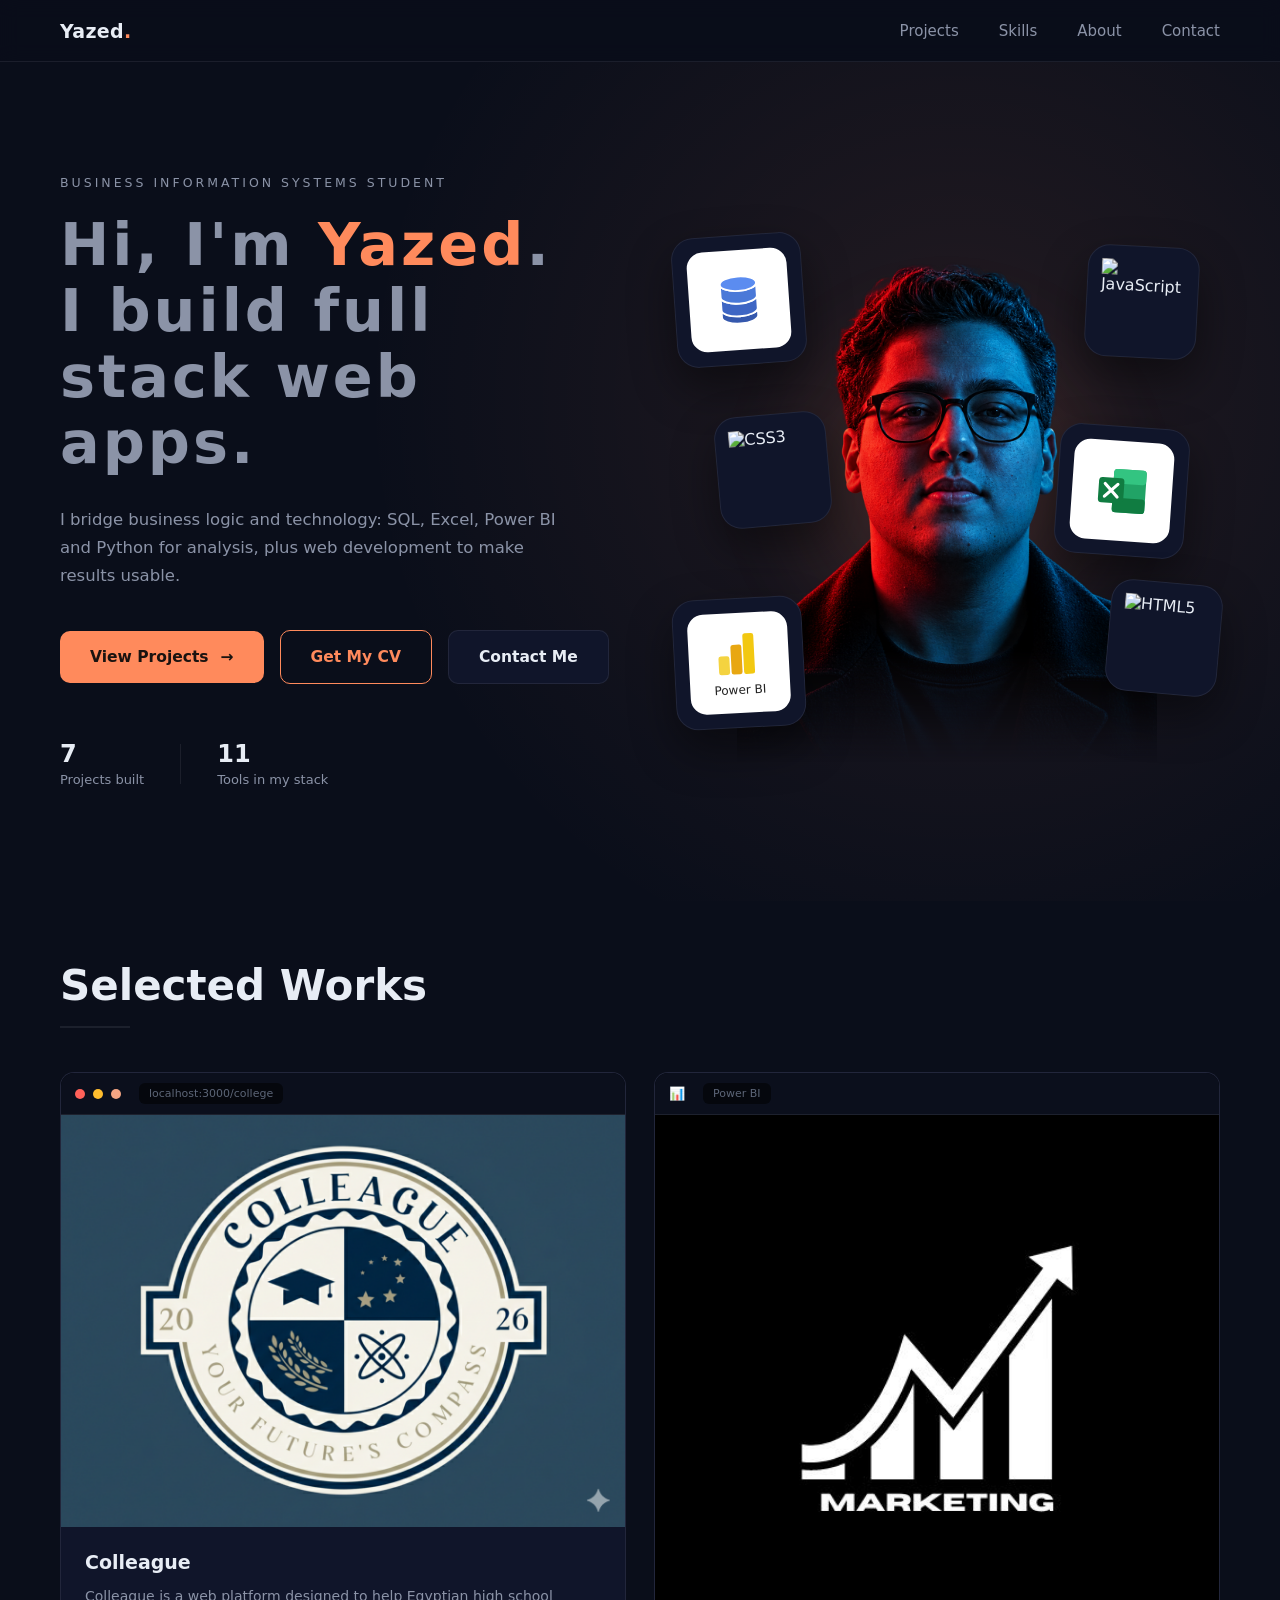
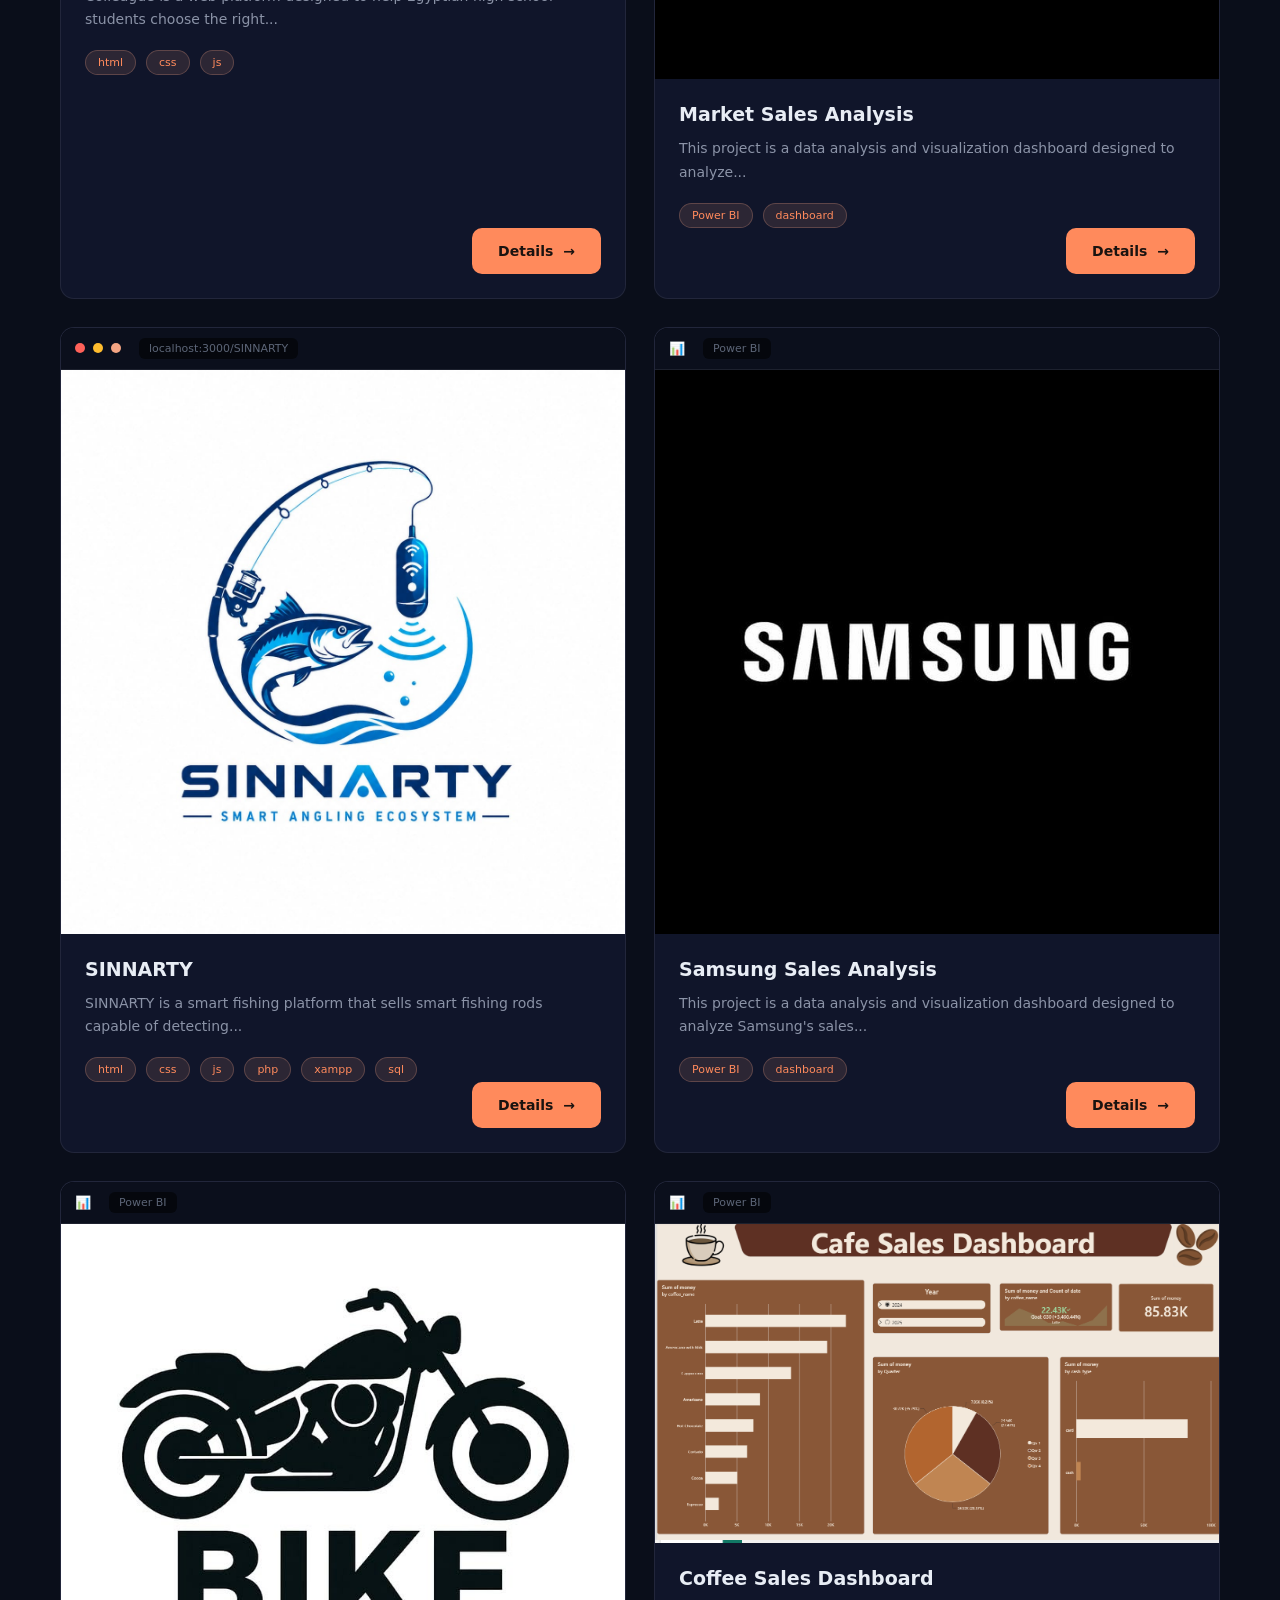
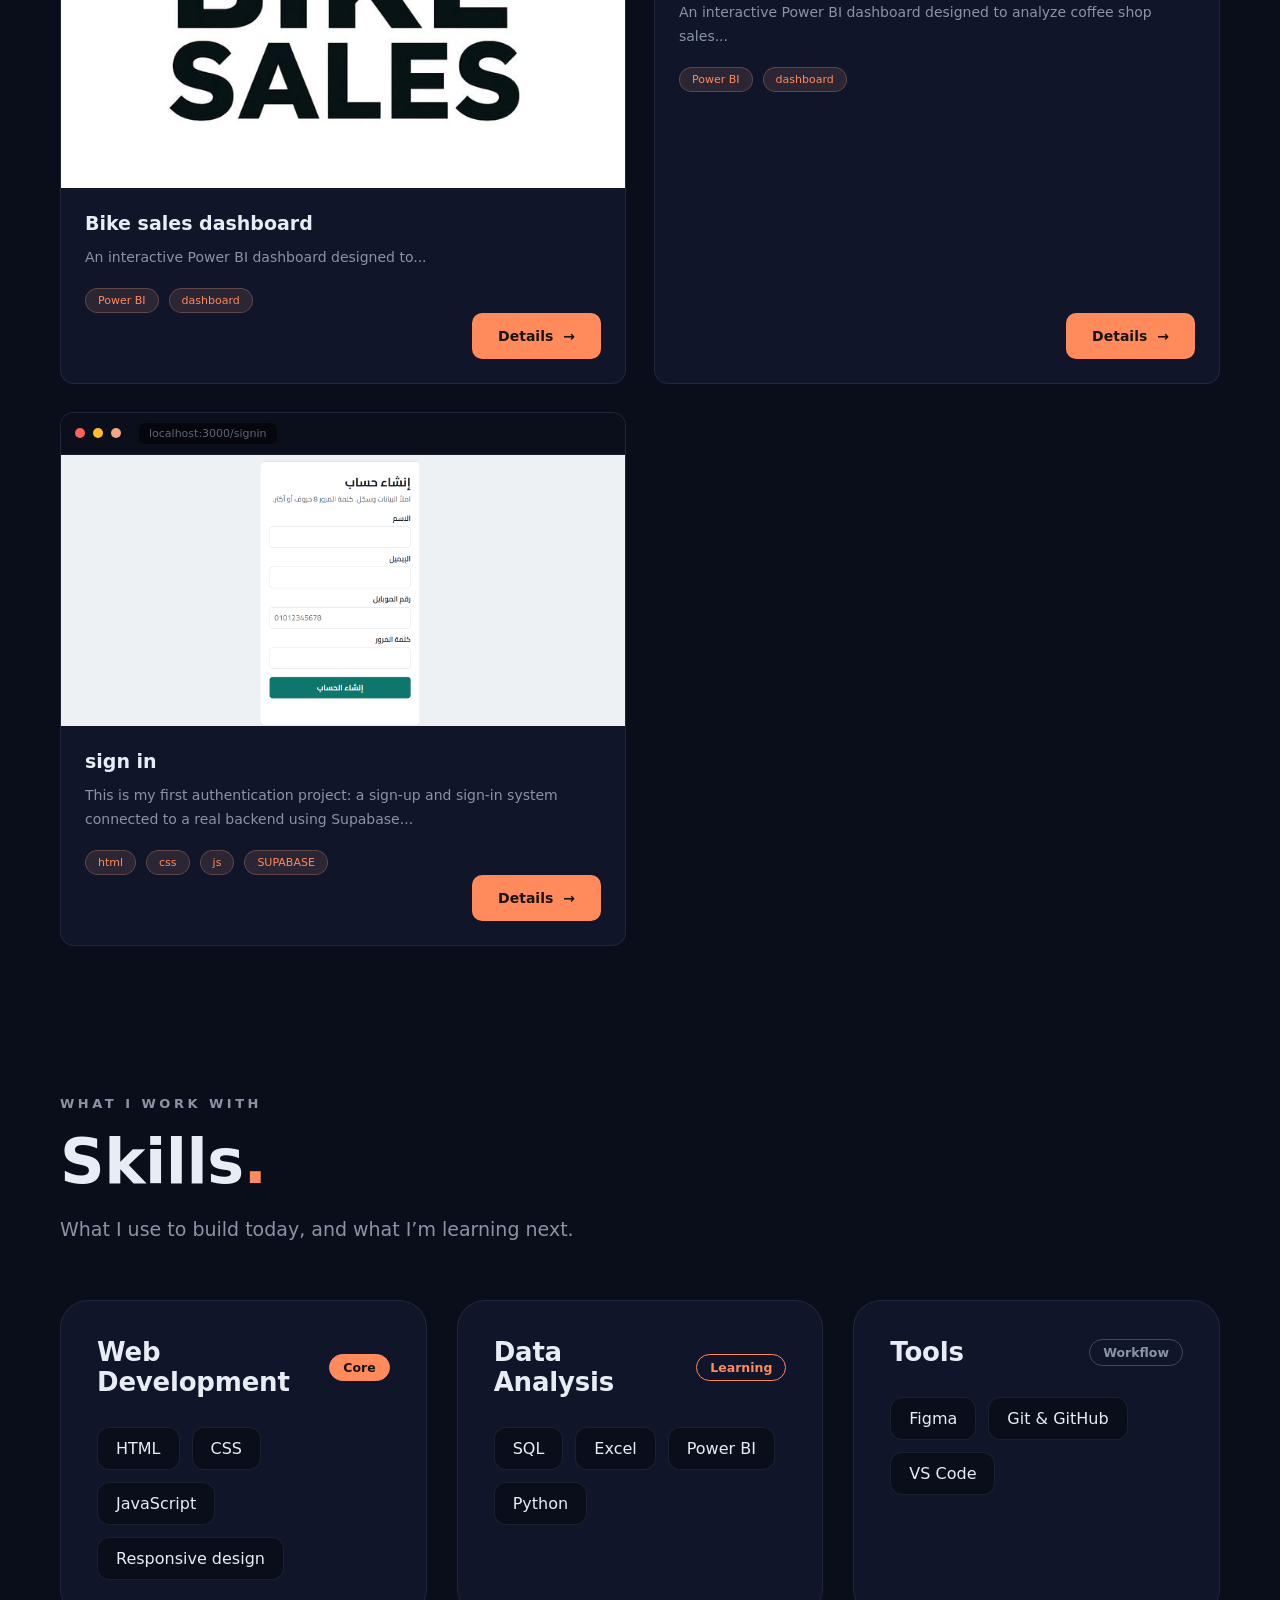
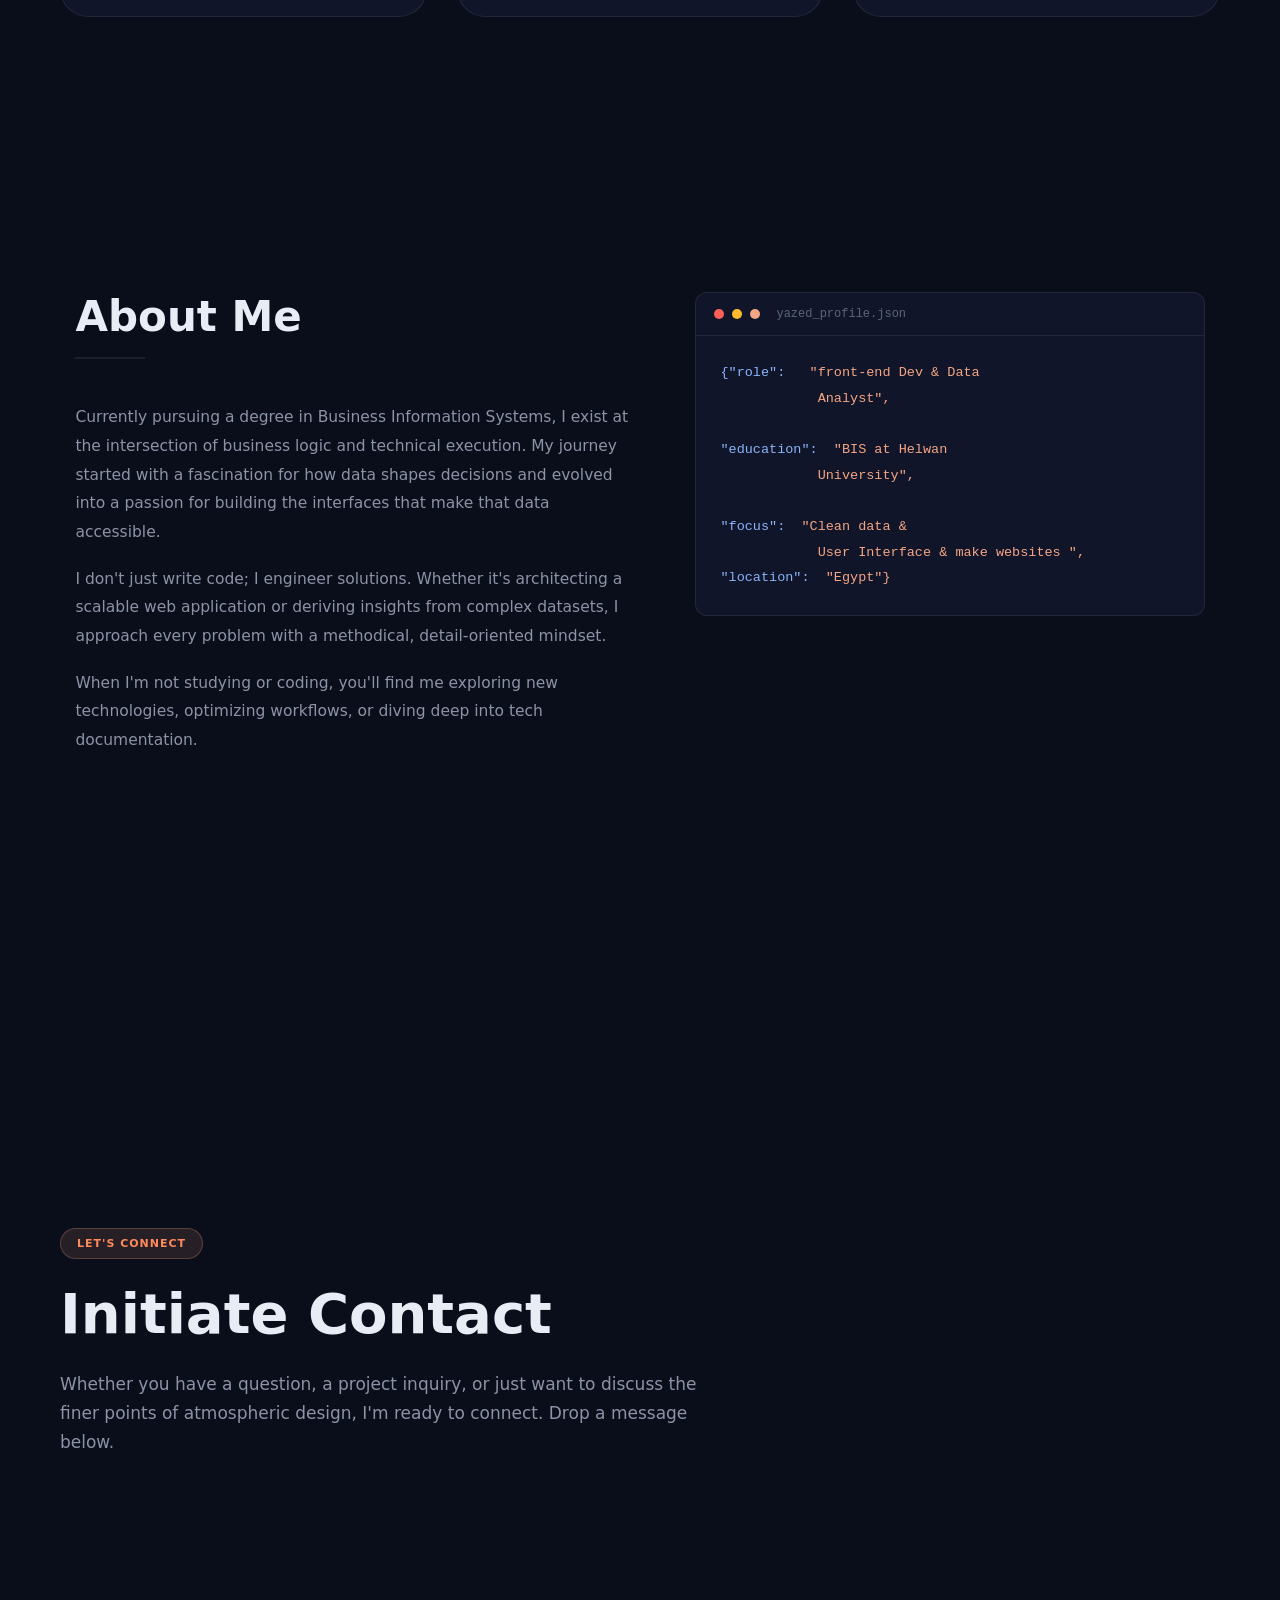
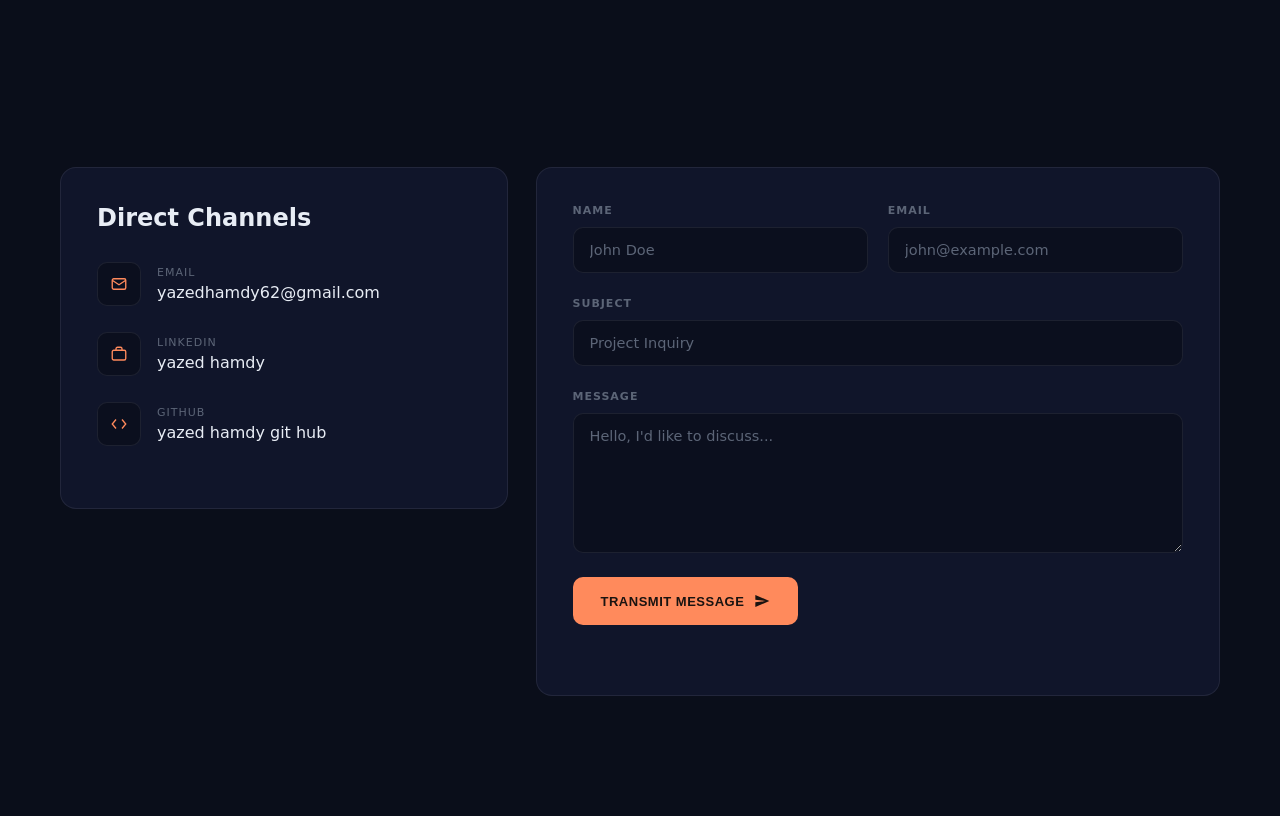
==== index.html @ 0418bf9a "FIX SIGN UP CARD" ====
<!DOCTYPE html>
<html lang="en">
<head>
<meta charset="UTF-8">
<meta name="viewport" content="width=device-width, initial-scale=1.0">
<title>Yazed | Portfolio</title>
<link rel="stylesheet" href="./css/home.css">

</head>
<body>
<!-- ===== NAVBAR (DESKTOP) ===== -->
  <header class="navbar-desktop" id="navbarDesktop">
    <div class="dnav-inner">
      <a href="#home" class="dlogo" data-link>Yazed<span class="accent">.</span></a>
      <nav class="dnav-links">
        <a href="#works" class="dlink" data-link>Projects</a>
        <a href="#skills" class="dlink" data-link>Skills</a>
        <a href="#about" class="dlink" data-link>About</a>
        <a href="#contact" class="dlink" data-link>Contact</a>
      </nav>
    </div>
  </header>

  <!-- ===== NAVBAR (MOBILE) ===== -->
  <header class="navbar navbar-mobile" id="navbar">
    <div class="nav-inner">

      <a href="#home" class="dlogo" data-link>Yazed<span class="accent">.</span></a>

      <nav class="nav-links" id="navLinks">
        <a href="#home" class="nav-link active" data-link>HOME</a>
        <a href="#works" class="nav-link" data-link>WORKS</a>
        <a href="#skills" class="nav-link" data-link>SKILLS</a>
        <a href="#about" class="nav-link" data-link>ABOUT</a>
        <a href="#contact" class="nav-link" data-link>CONTACT</a>
      </nav>

      <button class="burger" id="burger" aria-label="Menu">
        <span></span><span></span><span></span>
      </button>

    </div>
  </header>

  <!-- ===== HERO ===== -->
  <section class="hero section" id="home">
    <div class="hero-grid">

      <div class="hero-inner reveal">
        <p class="eyebrow">BUSINESS INFORMATION SYSTEMS STUDENT</p>
        <h1 class="hero-title">
          Hi, I'm <span class="accent">Yazed</span>.<br>
          I build full stack web apps.
        </h1>
        <p class="hero-desc">
          I bridge business logic and technology: SQL, Excel, Power BI and Python for analysis,
          plus web development to make results usable.
        </p>

        <div class="hero-actions">
          <a href="#works" class="btn-primary btn-lg" data-link>View Projects <span class="arrow">→</span></a>
          <a href="./cv/yazed_hamdy_cv.docx" class="btn-outline btn-lg" download="YAZED_HAMDY_CV.docx">Get My CV</a>
          <a href="#contact" class="btn-secondary btn-lg" data-link>Contact Me</a>
        </div>

        <div class="hero-stats">
          <div class="stat">
            <strong class="stat-num" data-count-selector=".works-grid .work-card">0</strong>
            <span>Projects built</span>
          </div>
          <div class="stat-divider"></div>
          <div class="stat">
            <strong class="stat-num" data-count-selector="#skills .skill-item" data-fallback="6">0</strong>
            <span>Tools in my stack</span>
          </div>
        </div>
      </div>

      <div class="hero-visual reveal">
        <div class="hero-glow"></div>
        <img class="hero-photo" src="./update/Red-Blue Cinematic Portrait Cutout.png" alt="Yazed Hamdy" onerror="this.style.display='none'">

        <div class="tech-icon icon-db" style="--float-duration:4.8s; --float-delay:0s; --tilt:-4deg;">
          <span class="tile-face">
            <svg viewBox="0 0 64 64" width="58" height="58" aria-label="SQL database">
              <g stroke="#fff" stroke-width="2">
                <path d="M12 42v8c0 4.4 9 8 20 8s20-3.6 20-8v-8c0 4.4-9 8-20 8s-20-3.6-20-8z" fill="#3558ad"/>
                <path d="M12 28v14c0 4.4 9 8 20 8s20-3.6 20-8V28c0 4.4-9 8-20 8s-20-3.6-20-8z" fill="#3e66c4"/>
                <path d="M12 14v14c0 4.4 9 8 20 8s20-3.6 20-8V14c0 4.4-9 8-20 8s-20-3.6-20-8z" fill="#4a79d8"/>
                <ellipse cx="32" cy="14" rx="20" ry="8" fill="#5b8cf0"/>
              </g>
            </svg>
          </span>
        </div>

        <div class="tech-icon icon-js" style="--float-duration:4.5s; --float-delay:0.5s; --tilt:3deg;">
          <img src="https://cdn.jsdelivr.net/gh/devicons/devicon/icons/javascript/javascript-original.svg" alt="JavaScript">
        </div>

        <div class="tech-icon icon-css" style="--float-duration:5.2s; --float-delay:0.9s; --tilt:-5deg;">
          <img src="https://cdn.jsdelivr.net/gh/devicons/devicon/icons/css3/css3-original.svg" alt="CSS3">
        </div>

        <div class="tech-icon icon-excel" style="--float-duration:4.2s; --float-delay:1.2s; --tilt:4deg;">
          <span class="tile-face">
            <svg viewBox="0 0 64 64" width="58" height="58" aria-label="Excel">
              <rect x="22" y="8" width="36" height="48" rx="4" fill="#21a366"/>
              <rect x="22" y="8" width="36" height="16" rx="4" fill="#33c481"/>
              <rect x="22" y="40" width="36" height="16" rx="4" fill="#107c41"/>
              <rect x="6" y="18" width="28" height="28" rx="4" fill="#107c41"/>
              <path d="M13 25l14 14M27 25L13 39" stroke="#fff" stroke-width="3.5" stroke-linecap="round"/>
            </svg>
          </span>
        </div>

        <div class="tech-icon icon-pbi" style="--float-duration:5s; --float-delay:0.3s; --tilt:-3deg;">
          <span class="tile-face">
            <svg viewBox="0 0 64 64" width="50" height="50" aria-label="Power BI">
              <rect x="38" y="6" width="14" height="52" rx="3" fill="#f2c811"/>
              <rect x="22" y="20" width="14" height="38" rx="3" fill="#e8a712"/>
              <rect x="6" y="34" width="14" height="24" rx="3" fill="#f2c811" opacity=".8"/>
            </svg>
            <small>Power BI</small>
          </span>
        </div>

        <div class="tech-icon icon-html" style="--float-duration:4s; --float-delay:1.1s; --tilt:5deg;">
          <img src="https://cdn.jsdelivr.net/gh/devicons/devicon/icons/html5/html5-original.svg" alt="HTML5">
        </div>
      </div>

    </div>
  </section>

  <!-- ===== SELECTED WORKS ===== -->
  <section class="works section" id="works">
    <h2 class="section-title reveal">Selected Works</h2>

    <div class="works-grid">

      <article class="work-card reveal">
        <div class="work-preview">
          <div class="browser-bar">
            <span class="dot red"></span>
            <span class="dot yellow"></span>
            <span class="dot orange"></span>
            <span class="url-bar">localhost:3000/college</span>
          </div>
          <div class="preview-body"><img src="./img/whith background.png" alt="College Rec System preview" class="work-img"></div>
        </div>

        <div class="work-info">
          <div class="work-heading">
            <h3>Colleague</h3>
            
          </div>
          <p>Colleague is a web platform designed to help Egyptian high school students choose the right...</p>
          <div class="tags">
             <span class="tag">html</span>
            <span class="tag">css</span>
            <span class="tag">js</span>
          </div>
             <a href="./colleage.html" class="btn-primary work-details-btn">
            Details <span class="arrow">→</span>
          </a>
        </div>
      </article>

      <article class="work-card reveal">
        <div class="work-preview">
          <div class="browser-bar dark">
            <span class="pbi-icon">📊</span>
            <span class="url-bar">Power BI</span>
          </div>
          <div class="preview-body"><img src="./img/maket sales/Marketing Logo Design.jpeg" alt="Enterprise Sales BI preview" class="work-img"></div>
        </div>

        <div class="work-info">
          <div class="work-heading">
            <h3>Market Sales Analysis</h3>
            
          </div>
          <p>This project is a data analysis and visualization dashboard designed to analyze...</p>
          <div class="tags">
            <span class="tag">Power BI</span>
            <span class="tag">dashboard</span>
          </div>
          <a href="./analysis 1.html" class="btn-primary work-details-btn">
            Details <span class="arrow">→</span>
          </a>
        </div>
      </article>

      <article class="work-card reveal">
        <div class="work-preview">
          <div class="browser-bar">
            <span class="dot red"></span>
            <span class="dot yellow"></span>
            <span class="dot orange"></span>
            <span class="url-bar">localhost:3000/SINNARTY</span>
          </div>
          <div class="preview-body"><img src="./img home/SINNARTY.jpg" alt="College Rec System preview" class="work-img"></div>
        </div>

        <div class="work-info">
          <div class="work-heading">
            <h3>SINNARTY</h3>
           
          </div>
          <p>SINNARTY is a smart fishing platform that sells smart fishing rods capable of detecting...</p>
          <div class="tags">
            <span class="tag">html</span>
            <span class="tag">css</span>
            <span class="tag">js</span>
            <span class="tag">php</span>
            <span class="tag">xampp</span>
            <span class="tag">sql</span>
          </div>
          <a href="./sinnarty.html" class="btn-primary work-details-btn">
            Details <span class="arrow">→</span>
          </a>
        </div>
      </article>

      <article class="work-card reveal">
        <div class="work-preview">
          <div class="browser-bar dark">
            <span class="pbi-icon">📊</span>
            <span class="url-bar">Power BI</span>
          </div>
          <div class="preview-body"><img src="./img/samsung/logo.jpeg" alt="Enterprise Sales BI preview" class="work-img"></div>
        </div>

        <div class="work-info">
          <div class="work-heading">
            <h3>Samsung Sales Analysis</h3>
          
          </div>
          <p>This project is a data analysis and visualization dashboard designed to analyze Samsung's sales...</p>
          <div class="tags">
            <span class="tag">Power BI</span>
            <span class="tag">dashboard</span>
          </div>
          <a href="./analysis 2.html" class="btn-primary work-details-btn">
            Details <span class="arrow">→</span>
          </a>
        </div>
      </article>

<article class="work-card reveal">
        <div class="work-preview">
          <div class="browser-bar dark">
            <span class="pbi-icon">📊</span>
            <span class="url-bar">Power BI</span>
          </div>
          <div class="preview-body"><img src="./img/BIKE SALES/bikesales39 on TikTok.jpeg" alt="Enterprise Sales BI preview" class="work-img"></div>
        </div>

        <div class="work-info">
          <div class="work-heading">
            <h3>Bike sales dashboard</h3>
          
          </div>
          <p>An interactive Power BI dashboard designed to...</p>
          <div class="tags">
            <span class="tag">Power BI</span>
            <span class="tag">dashboard</span>
          </div>
          <a href="./bike analysis.html" class="btn-primary work-details-btn">
            Details <span class="arrow">→</span>
          </a>
        </div>
      </article>

      <article class="work-card reveal">
        <div class="work-preview">
          <div class="browser-bar dark">
            <span class="pbi-icon">📊</span>
            <span class="url-bar">Power BI</span>
          </div>
          <div class="preview-body"><img src="./img/coffee sales/Screenshot 2026-09-26 200151.png" alt="Enterprise Sales BI preview" class="work-img"></div>
        </div>

        <div class="work-info">
          <div class="work-heading">
            <h3>Coffee Sales Dashboard</h3>
          </div>
          <p> An interactive Power BI dashboard designed to analyze coffee shop sales...</p>
          <div class="tags">
            <span class="tag">Power BI</span>
            <span class="tag">dashboard</span>
          </div>
          <a href="./coffee sales.html" class="btn-primary work-details-btn">
            Details <span class="arrow">→</span>
          </a>
        </div>
      </article>

       <article class="work-card reveal">
        <div class="work-preview">
          <div class="browser-bar">
            <span class="dot red"></span>
            <span class="dot yellow"></span>
            <span class="dot orange"></span>
            <span class="url-bar">localhost:3000/signin</span>
          </div>
          <div class="preview-body"><img src="./img/SGIN IN/1.png" alt="College Rec System preview" class="work-img"></div>
        </div>

        <div class="work-info">
          <div class="work-heading">
            <h3>sign in</h3>
            
          </div>
          <p>This is my first authentication project: a sign-up and sign-in system connected to a real backend using Supabase...</p>
          <div class="tags">
             <span class="tag">html</span>
            <span class="tag">css</span>
            <span class="tag">js</span>
           <span class="tag">SUPABASE</span>
          </div>
             <a href="./SGIN IN BACKEND.html" class="btn-primary work-details-btn">
            Details <span class="arrow">→</span>
          </a>
        </div>
      </article>


      

    </div>
  </section>

  <!-- ===== SKILLS ===== -->
  <section class="skills section" id="skills">
    <div class="skills-head reveal">
      <p class="skills-eyebrow">WHAT I WORK WITH</p>
      <h2 class="skills-title">Skills<span class="accent">.</span></h2>
      <p class="skills-sub">What I use to build today, and what I’m learning next.</p>
    </div>

    <div class="skills-grid">
      <article class="skill-card reveal">
        <div class="skill-card-head">
          <h3>Web Development</h3>
          <span class="skill-badge core">Core</span>
        </div>
        <ul class="skill-list">
          <li class="skill-item">HTML</li>
          <li class="skill-item">CSS</li>
          <li class="skill-item">JavaScript</li>
          <li class="skill-item">Responsive design</li>
        </ul>
      </article>

      <article class="skill-card reveal">
        <div class="skill-card-head">
          <h3>Data Analysis</h3>
          <span class="skill-badge learning">Learning</span>
        </div>
        <ul class="skill-list">
          <li class="skill-item">SQL</li>
          <li class="skill-item">Excel</li>
          <li class="skill-item">Power BI</li>
          <li class="skill-item">Python</li>
        </ul>
      </article>

      <article class="skill-card reveal">
        <div class="skill-card-head">
          <h3>Tools</h3>
          <span class="skill-badge workflow">Workflow</span>
        </div>
        <ul class="skill-list">
          <li class="skill-item">Figma</li>
          <li class="skill-item">Git &amp; GitHub</li>
          <li class="skill-item">VS Code</li>
        </ul>
      </article>
      
    </div>
  </section>

  <!-- ===== ABOUT ===== -->
  <section class="about section" id="about">
    <div class="about-grid">

      <div class="about-text reveal">
        <h2 class="section-title">About Me</h2>

        <p>
          Currently pursuing a degree in Business Information Systems, I exist at the
          intersection of business logic and technical execution. My journey started
          with a fascination for how data shapes decisions and evolved into a passion
          for building the interfaces that make that data accessible.
        </p>
        <p>
          I don't just write code; I engineer solutions. Whether it's architecting a
          scalable web application or deriving insights from complex datasets, I
          approach every problem with a methodical, detail-oriented mindset.
        </p>
        <p>
          When I'm not studying or coding, you'll find me exploring new technologies,
          optimizing workflows, or diving deep into tech documentation.
        </p>
      </div>

      <div class="about-code reveal">
        <div class="code-window">
          <div class="code-topbar">
            <span class="dot red"></span>
            <span class="dot yellow"></span>
            <span class="dot orange"></span>
            <span class="file-name">yazed_profile.json</span>
          </div>
          <pre class="code-body"><span class="key">{"role":</span>   <span class="str">"front-end Dev &amp; Data
            Analyst",</span>

<span class="key">"education":</span>  <span class="str">"BIS at Helwan
            University",</span>

<span class="key">"focus":</span>  <span class="str">"Clean data &amp;
            User Interface &amp; make websites ",</span>
<span class="key">"location":</span>  <span class="str">"Egypt"}</span></pre>
        </div>
      </div>

    </div>
  </section>

  <!-- ===== CONTACT ===== -->
  <section class="contact-hero section" id="contact">
    <span class="badge reveal">LET'S CONNECT</span>
    <h3 class="hero-title reveal">Initiate Contact</h3>
    <p class="hero-desc reveal">
      Whether you have a question, a project inquiry, or just want to discuss the finer points of atmospheric
      design, I'm ready to connect. Drop a message below.
    </p>
  </section>

  <section class="contact-content">
    <div class="channels-card reveal">
      <h2>Direct Channels</h2>

      <div class="channel">
        <span class="channel-icon">
          <svg viewBox="0 0 24 24" width="18" height="18" fill="none" stroke="currentColor" stroke-width="1.8">
            <rect x="3" y="5" width="18" height="14" rx="2"></rect>
            <path d="M3 7l9 6 9-6"></path>
          </svg>
        </span>
        <div class="channel-text">
          <small>EMAIL</small>
          <a href="https://mail.google.com/mail/?view=cm&fs=1&to=yazedhamdy62@gmail.com" target="_blank" class="contact" >yazedhamdy62@gmail.com</a>
        </div>
      </div>

      <div class="channel">
        <span class="channel-icon">
          <svg viewBox="0 0 24 24" width="18" height="18" fill="none" stroke="currentColor" stroke-width="1.8">
            <rect x="3" y="7" width="18" height="13" rx="2"></rect>
            <path d="M8 7V5a2 2 0 0 1 2-2h4a2 2 0 0 1 2 2v2"></path>
          </svg>
        </span>
        <div class="channel-text">
          <small>LINKEDIN</small>
          <a href="https://www.linkedin.com/in/yazedhamdy/"  target="_blank" class="contact" >yazed hamdy</a>
        </div>
      </div>

      <div class="channel">
        <span class="channel-icon">
          <svg viewBox="0 0 24 24" width="18" height="18" fill="none" stroke="currentColor" stroke-width="1.8">
            <polyline points="8 6 3 12 8 18"></polyline>
            <polyline points="16 6 21 12 16 18"></polyline>
          </svg>
        </span>
        <div class="channel-text">
          <small>GITHUB</small>
          <a href="https://github.com/yazedhamdy62-wq" target="_blank" class="contact">yazed hamdy git hub</a>
        </div>
      </div>
    </div>

      <form class="contact-form reveal" id="contactForm" novalidate  action="https://api.web3forms.com/submit" method="POST" >

  <input type="hidden" name="access_key" value="a44621e3-85f9-42e2-9c70-5f3444a0e47f">
      <div class="form-row">
        <div class="form-group">
          <label for="name">NAME</label>
          <input type="text" id="name" name="name" placeholder="John Doe" required>
        </div>
        <div class="form-group">
          <label for="email">EMAIL</label>
          <input type="email" id="email" name="email" placeholder="john@example.com" required>
        </div>
      </div>

      <div class="form-group">
        <label for="subject">SUBJECT</label>
        <input type="text" id="subject" name="subject" placeholder="Project Inquiry" required>
      </div>

      <div class="form-group">
        <label for="message">MESSAGE</label>
        <textarea id="message" name="message" rows="6" placeholder="Hello, I'd like to discuss..." required></textarea>
      </div>

      <button type="submit" class="submit-btn">
        <span id="submitLabel">TRANSMIT MESSAGE</span>
        <span class="send-icon">
          <svg viewBox="0 0 24 24" width="16" height="16" fill="currentColor">
            <path d="M2 21l21-9L2 3v7l15 2-15 2z"></path>
          </svg>
        </span>
      </button>

      <p class="form-status" id="formStatus"></p>

    </form>


  </section>

<script src="./js/home.js"></script>
</body>
</html>
---- css/home.css ----
:root{
  --bg: #0a0e1a;
  --bg-soft: #0d1220;
  --text: #e8edf5;
  --text-dim: #8b93a7;
  --text-dimmer: #5c6577;
  --accent: #ff8a5c;
  --accent-soft: rgba(244, 165, 131, 0.12);
  --border: rgba(232, 237, 245, 0.08);
  --card-bg: #10152a;
}

*{ margin:0; padding:0; box-sizing:border-box; }

body{
  background: var(--bg);
  color: var(--text);
  font-family: 'Segoe UI', system-ui, sans-serif;
  overflow-x: hidden;
}

.accent{ color: var(--accent); }

/* ===================== REVEAL ON SCROLL ===================== */
.reveal{
  opacity: 0;
  transform: translateY(28px);
  transition: opacity 0.8s ease, transform 0.8s ease;
}

.reveal.in-view{
  opacity: 1;
  transform: translateY(0);
}

@media (prefers-reduced-motion: reduce){
  .reveal{ transition: none; opacity: 1; transform: none; }
}

.eyebrow{
  font-size: 13px;
  letter-spacing: 3px;
  color: var(--text-dim);
  margin-bottom: 16px;
  font-family: 'Courier New', monospace;
}

.hero-title{
  font-size: 58px;
  font-weight: 800;
  line-height: 1.12;
  margin-bottom: 26px;
}

.hero-desc{
  font-size: 17px;
  line-height: 1.7;
  color: var(--text-dim);
  max-width: 620px;
  margin-bottom: 40px;
}

.hero-actions{
  display: flex;
  align-items: center;
  gap: 16px;
  flex-wrap: wrap;
}

.btn-primary{
  display: inline-flex;
  align-items: center;
  gap: 10px;
  background: var(--accent);
  color: #1a1310;
  font-weight: 700;
  font-size: 14px;
  text-decoration: none;
  padding: 15px 26px;
  border-radius: 10px;
  transition: transform 0.25s ease, box-shadow 0.25s ease;
}

.btn-primary:hover{
  transform: translateY(-2px);
  box-shadow: 0 10px 24px rgba(244,165,131,0.25);
}

.btn-primary .arrow{ transition: transform 0.25s ease; }
.btn-primary:hover .arrow{ transform: translateX(4px); }

.btn-secondary{
  display: inline-flex;
  align-items: center;
  color: var(--text);
  text-decoration: none;
  font-weight: 600;
  font-size: 14px;
  padding: 15px 22px;
  border: 1px solid var(--border);
  border-radius: 10px;
  transition: border-color 0.25s ease, color 0.25s ease;
}

.btn-secondary:hover{
  border-color: var(--accent);
  color: var(--accent);
}

.divider{
  width: 1px;
  height: 28px;
  background: var(--border);
  margin: 0 4px;
}

.icon-btn{
  display: flex;
  align-items: center;
  justify-content: center;
  width: 42px;
  height: 42px;
  border-radius: 8px;
  color: var(--text-dim);
  transition: color 0.25s ease, background 0.25s ease;
}

.icon-btn:hover{
  color: var(--accent);
  background: var(--accent-soft);
}

.icon-btn.small{
  width: 30px;
  height: 30px;
}

/* ===================== SECTION TITLE ===================== */
.section-title{
  font-size: 38px;
  font-weight: 700;
  margin-bottom: 44px;
  position: relative;
  padding-bottom: 18px;
}

.section-title::after{
  content:"";
  position: absolute;
  left: 0;
  bottom: 0;
  width: 70px;
  height: 2px;
  background: var(--border);
}

/* ===================== ABOUT ===================== */
.about{
  padding: 100px 60px;
  background: var(--bg);
}

.about-grid{
  display: grid;
  grid-template-columns: 1.1fr 1fr;
  gap: 60px;
  align-items: start;
  max-width: 1300px;
  margin: 0 auto;
}

.about-text p{
  color: var(--text-dim);
  font-size: 15.5px;
  line-height: 1.85;
  margin-bottom: 18px;
  max-width: 560px;
}

.code-window{
  background: var(--card-bg);
  border: 1px solid var(--border);
  border-radius: 12px;
  overflow: hidden;
}

.code-topbar{
  display: flex;
  align-items: center;
  gap: 8px;
  padding: 14px 18px;
  border-bottom: 1px solid var(--border);
}

.dot{
  width: 10px;
  height: 10px;
  border-radius: 50%;
}
.dot.red{ background:#ff6159; }
.dot.yellow{ background:#ffbd2e; }
.dot.orange{ background:#f4a583; }

.file-name{
  margin-left: 8px;
  font-size: 12px;
  color: var(--text-dimmer);
  font-family: 'Courier New', monospace;
}

.code-body{
  padding: 24px;
  font-family: 'Courier New', monospace;
  font-size: 13.5px;
  line-height: 1.9;
  white-space: pre-wrap;
  color: var(--text);
}

.code-body .key{ color: #8ab4f8; }
.code-body .str{ color: #f4a583; }

/* ===================== WORKS ===================== */
.works{
  padding: 60px 60px 140px;
  max-width: 1300px;
  margin: 0 auto;
}

.works-grid{
  display: grid;
  grid-template-columns: 1fr 1fr;
  gap: 28px;
}

.work-card{
  background: var(--card-bg);
  border: 1px solid var(--border);
  border-radius: 14px;
  overflow: hidden;
  transition: border-color 0.3s ease, transform 0.3s ease;
  display: flex;
  flex-direction: column;
}

.work-card:hover{
  border-color: rgba(244,165,131,0.35);
  transform: translateY(-4px);
}

.work-preview{ background:#05070d; }

.browser-bar{
  display: flex;
  align-items: center;
  gap: 8px;
  padding: 10px 14px;
  background: #0b0f1c;
  border-bottom: 1px solid var(--border);
}

.browser-bar.dark{ color: var(--text-dim); font-size: 13px; }

.url-bar{
  margin-left: 10px;
  font-size: 11px;
  color: var(--text-dimmer);
  background: #05070d;
  padding: 4px 10px;
  border-radius: 6px;
}

.preview-body{
  padding: 0;
  background: #0b0f1c;
  line-height: 0;
}

.work-img{
  display: block;
  width: 100%;
  height: auto;
}

.work-info{
  padding: 24px;
  display: flex;
  flex-direction: column;
  flex: 1;
}

.work-details-btn{
  margin-top: auto;
  align-self: flex-end;
}

.work-heading{
  display:flex;
  justify-content: space-between;
  align-items:center;
  margin-bottom: 12px;
}

.work-heading h3{ font-size: 19px; font-weight:700; }
.work-icons{ display:flex; gap:6px; }

.work-info p{
  color: var(--text-dim);
  font-size: 14px;
  line-height: 1.7;
  margin-bottom: 18px;
}

.tags{ display:flex; gap:10px; }
.tag{
  font-size: 11px;
  color: var(--accent);
  background: var(--accent-soft);
  padding: 5px 12px;
  border-radius: 999px;
  border: 1px solid rgba(244,165,131,0.25);
}

/* ===================== RESPONSIVE ===================== */
@media (max-width: 960px){
  .hero-title{ font-size: 38px; }
  .about-grid{ grid-template-columns: 1fr; }
  .works-grid{ grid-template-columns: 1fr; }
  .hero, .about, .works{ padding-left: 24px; padding-right: 24px; }
}


/* ===== NAVBAR ===== */
.navbar{
  position: sticky;
  top: 0;
  z-index: 999;
  width: 100%;
  background: var(--navbar-bg);
  backdrop-filter: blur(10px);
  border-bottom: 1px solid var(--border);
  transition: background 0.3s ease, box-shadow 0.3s ease;
}

.navbar.scrolled{
  background: var(--bg);
  box-shadow: 0 4px 24px rgba(0,0,0,0.4);
}

.nav-inner{
  max-width: 1300px;
  margin: 0 auto;
  padding: 16px 32px;
  display: flex;
  align-items: center;
  justify-content: space-between;
  gap: 24px;
}

/* Logo */
.logo{
  display: flex;
  align-items: center;
  gap: 10px;
  text-decoration: none;
  color: var(--text);
  flex-shrink: 0;
}

.logo-icon{
  color: var(--accent);
  display: flex;
}

.logo-text{
  font-size: 15px;
  font-weight: 800;
  line-height: 1.15;
  letter-spacing: 0.5px;
}

.logo-sub{
  color: var(--text-dim);
  font-weight: 700;
}

/* Links */
.nav-links{
  display: flex;
  gap: 36px;
  list-style: none;
}

.nav-link{
  position: relative;
  color: var(--text-dim);
  text-decoration: none;
  font-size: 13px;
  font-weight: 600;
  letter-spacing: 1px;
  padding: 6px 2px;
  transition: color 0.25s ease;
}

.nav-link::after{
  content:"";
  position: absolute;
  left: 0;
  bottom: -2px;
  width: 0%;
  height: 2px;
  background: var(--accent);
  transition: width 0.3s ease;
  border-radius: 2px;
}

.nav-link:hover{
  color: var(--text);
}

.nav-link:hover::after{
  width: 100%;
}

.nav-link.active{
  color: var(--accent);
}

.nav-link.active::after{
  width: 100%;
}

/* Book a call button */
.book-call{
  display: flex;
  align-items: center;
  gap: 10px;
  color: var(--text);
  text-decoration: none;
  font-size: 13px;
  font-weight: 700;
  letter-spacing: 1px;
  padding: 10px 20px;
  border: 1px solid var(--border);
  border-radius: 999px;
  transition: all 0.3s ease;
  flex-shrink: 0;
}

.book-call:hover{
  background: var(--accent-soft);
  border-color: var(--accent);
  color: var(--accent);
  transform: translateY(-1px);
}

.arrow{
  transition: transform 0.3s ease;
}

.book-call:hover .arrow{
  transform: translateX(4px);
}

/* Burger (mobile) */
.burger{
  display: none;
  flex-direction: column;
  gap: 5px;
  background: none;
  border: none;
  cursor: pointer;
  padding: 6px;
}

.burger span{
  width: 22px;
  height: 2px;
  background: var(--text);
  border-radius: 2px;
  transition: all 0.3s ease;
}

.burger.open span:nth-child(1){ transform: translateY(7px) rotate(45deg); }
.burger.open span:nth-child(2){ opacity: 0; }
.burger.open span:nth-child(3){ transform: translateY(-7px) rotate(-45deg); }

/* ===== DEMO SECTIONS ===== */
.section{
  min-height: 90vh;
  display: flex;
  flex-direction: column;
  justify-content: center;
  align-items: flex-start;
  padding: 60px 60px;
  background: var(--bg);
}

.section.alt{
  background: var(--bg-alt);
}

.section h1{
  font-size: 14px;
  letter-spacing: 3px;
  color: var(--text-dim);
  margin-bottom: 12px;
}

.section h2{
  font-size: 42px;
  font-weight: 700;
}

.accent{ color: var(--accent); }

/* ===== RESPONSIVE ===== */
@media (max-width: 860px){
  .nav-links{
    position: fixed;
    top: 66px;
    left: 0;
    right: 0;
    background: var(--bg);
    flex-direction: column;
    align-items: center;
    gap: 0;
    max-height: 0;
    overflow: hidden;
    transition: max-height 0.35s ease;
    border-bottom: 1px solid var(--border);
  }

  .nav-links.open{
    max-height: 420px;
  }

  .nav-link{
    padding: 16px 0;
    width: 100%;
    text-align: center;
  }

  .book-call{
    display: none;
  }

  .burger{
    display: flex;
  }
}
:root{
  --bg: #0a0e1a;
  --bg-soft: #0d1220;
  --card-bg: #10152a;
  --field-bg: #0b0f1e;
  --text: #e8edf5;
  --text-dim: #8b93a7;
  --text-dimmer: #5c6577;
  --accent: #ff8a5c;
  --accent-soft: rgba(244, 165, 131, 0.12);
  --border: rgba(232, 237, 245, 0.08);
}

*{ margin:0; padding:0; box-sizing:border-box; }

body{
  background: var(--bg);
  color: var(--text);
  font-family: 'Segoe UI', system-ui, sans-serif;
}

.accent{ color: var(--accent); }

/* ===================== HERO ===================== */
.contact-hero{
  padding: 90px 60px 50px;
  max-width: 1300px;
  margin: 0 auto;
}

.badge{
  display: inline-block;
  font-size: 11px;
  font-weight: 700;
  letter-spacing: 1px;
  color: var(--accent);
  background: rgba(244,165,131,0.12);
  border: 1px solid rgba(244,165,131,0.25);
  padding: 8px 16px;
  border-radius: 999px;
  margin-bottom: 24px;
}

.hero-title{
  font-size: 56px;
  font-weight: 800;
  margin-bottom: 24px;
}

.hero-desc{
  font-size: 17px;
  line-height: 1.7;
  color: var(--text-dim);
  max-width: 680px;
}

/* ===================== CONTENT GRID ===================== */
.contact-content{
  max-width: 1300px;
  margin: 0 auto;
  padding: 20px 60px 120px;
  display: grid;
  grid-template-columns: 0.85fr 1.3fr;
  gap: 28px;
  align-items: start;
}

/* ===================== CHANNELS CARD ===================== */
.channels-card{
  background: var(--card-bg);
  border: 1px solid var(--border);
  border-radius: 16px;
  padding: 36px;
}

.channels-card h2{
  font-size: 24px;
  font-weight: 700;
  margin-bottom: 30px;
}

.channel{
  display: flex;
  align-items: center;
  gap: 16px;
  margin-bottom: 26px;
}

.channel-icon{
  width: 44px;
  height: 44px;
  flex-shrink: 0;
  display: flex;
  align-items: center;
  justify-content: center;
  border-radius: 10px;
  background: var(--field-bg);
  border: 1px solid var(--border);
  color: var(--accent);
}

.channel-text small{
  display: block;
  font-size: 11px;
  letter-spacing: 1px;
  color: var(--text-dimmer);
  margin-bottom: 4px;
}

.channel-text p{
  font-size: 15px;
  color: var(--text);
}

.channels-card hr{
  border: none;
  border-top: 1px solid var(--border);
  margin: 20px 0 22px;
}

.location-line{
  font-size: 14px;
  color: var(--text-dim);
  margin-bottom: 6px;
}

.availability-line{
  font-size: 14px;
  color: var(--text-dimmer);
}

/* ===================== FORM ===================== */
.contact-form{
  background: var(--card-bg);
  border: 1px solid var(--border);
  border-radius: 16px;
  padding: 36px;
}

.form-row{
  display: grid;
  grid-template-columns: 1fr 1fr;
  gap: 20px;
}

.form-group{
  margin-bottom: 24px;
  display: flex;
  flex-direction: column;
}

.form-group label{
  font-size: 11px;
  font-weight: 700;
  letter-spacing: 1px;
  color: var(--text-dimmer);
  margin-bottom: 10px;
}

.form-group input,
.form-group textarea{
  background: var(--field-bg);
  border: 1px solid var(--border);
  border-radius: 10px;
  padding: 14px 16px;
  color: var(--text);
  font-size: 14.5px;
  font-family: inherit;
  outline: none;
  transition: border-color 0.25s ease, box-shadow 0.25s ease;
}

.form-group input::placeholder,
.form-group textarea::placeholder{
  color: var(--text-dimmer);
}

.form-group input:focus,
.form-group textarea:focus{
  border-color: var(--accent);
  box-shadow: 0 0 0 3px rgba(244,165,131,0.12);
}

.form-group input.error,
.form-group textarea.error{
  border-color: #e5615a;
  box-shadow: 0 0 0 3px rgba(229,97,90,0.12);
}

.form-group textarea{ resize: vertical; min-height: 140px; }

.submit-btn{
  display: inline-flex;
  align-items: center;
  gap: 10px;
  background: var(--accent);
  color: #1a1310;
  font-weight: 700;
  font-size: 13px;
  letter-spacing: 0.5px;
  border: none;
  padding: 16px 28px;
  border-radius: 10px;
  cursor: pointer;
  transition: transform 0.25s ease, box-shadow 0.25s ease, opacity 0.25s ease;
}

.submit-btn:hover{
  transform: translateY(-2px);
  box-shadow: 0 10px 24px rgba(244,165,131,0.25);
}

.submit-btn:disabled{
  opacity: 0.6;
  cursor: not-allowed;
  transform: none;
  box-shadow: none;
}

.send-icon{ display: flex; }

.form-status{
  margin-top: 16px;
  font-size: 13.5px;
  min-height: 18px;
}

.form-status.success{ color: #4fd1a5; }
.form-status.error{ color: #e5615a; }

/* ===================== RESPONSIVE ===================== */
@media (max-width: 960px){
  .contact-content{ grid-template-columns: 1fr; }
  .form-row{ grid-template-columns: 1fr; }
  .hero-title{ font-size: 38px; }
  .contact-hero, .contact-content{ padding-left: 24px; padding-right: 24px; }
}
/* ===== توسيط الروابط في النافبار ===== */
.nav-links {
  margin: 0 auto;
}

/* ===== تأكد إن الـ contact sections بتورث الـ reveal ===== */
.contact-hero .reveal,
.contact-content .reveal {
  opacity: 0;
  transform: translateY(28px);
  transition: opacity 0.8s ease, transform 0.8s ease;
}

.contact-hero .reveal.in-view,
.contact-content .reveal.in-view {
  opacity: 1;
  transform: translateY(0);
}
.nav-links {
  margin: 0 auto;
}
.contact{
  color: var(--text);
  font-family: 'Segoe UI', system-ui, sans-serif;
  text-decoration: none;
}

/* =====================================================================
   NEW LANDING (Figma) – desktop navbar + hero + skills
   ===================================================================== */
html{ scroll-behavior: smooth; }
.section, .contact-hero{ scroll-margin-top: 62px; }

/* ---------- Desktop navbar (mobile keeps the old one) ---------- */
.navbar-desktop{
  position: sticky; top: 0; z-index: 999;
  background: rgba(10,14,26,0.85);
  backdrop-filter: blur(10px);
  border-bottom: 1px solid var(--border);
  transition: box-shadow .3s ease, background .3s ease;
}
.navbar-desktop.scrolled{ background: var(--bg); box-shadow: 0 4px 24px rgba(0,0,0,.4); }
.dnav-inner{
  max-width: 1300px; margin: 0 auto; height: 61px; padding: 0 60px;
  display: flex; align-items: center; justify-content: space-between;
}
.dlogo{ font-size: 19px; font-weight: 800; color: var(--text); text-decoration: none; letter-spacing: .3px; }
.dnav-links{ display: flex; gap: 40px; }
.dlink{
  color: var(--text-dim); text-decoration: none; font-size: 15px; font-weight: 500;
  transition: color .25s ease;
}
.dlink:hover{ color: var(--text); }
.dlink.active{ color: var(--accent); }

.navbar-mobile{ display: none; }

/* ---------- Hero ---------- */
.hero{
  min-height: calc(100vh - 61px);
  padding: 70px 60px;
  background: radial-gradient(circle at 75% 40%, rgba(255,138,92,.10), transparent 55%), var(--bg);
  justify-content: center;
}
.hero-grid{
  display: grid; grid-template-columns: 1.05fr 1fr; gap: 40px; align-items: center;
  width: 100%; max-width: 1300px; margin: 0 auto;
}
.hero .eyebrow{ font-family: inherit; font-size: 12.5px; letter-spacing: 3px; margin-bottom: 22px; }
.hero .hero-title{ font-size: clamp(40px, 4.6vw, 66px); line-height: 1.12; margin-bottom: 30px; }
.hero .hero-desc{ max-width: 520px; font-size: 16.5px; margin-bottom: 40px; }

.hero .btn-lg{ padding: 17px 30px; font-size: 15.5px; font-weight: 600; border-radius: 10px; gap: 12px; }
.btn-outline{
  display: inline-flex; align-items: center; text-decoration: none;
  color: var(--accent); border: 1px solid var(--accent); background: transparent;
  transition: background .25s ease, transform .25s ease;
}
.btn-outline:hover{ background: var(--accent-soft); transform: translateY(-2px); }
.hero .btn-secondary{ background: var(--card-bg); }

.hero-stats{ display: flex; align-items: center; gap: 36px; margin-top: 56px; }
.stat strong{ display: block; font-size: 24px; font-weight: 700; line-height: 1.2; }
.stat span{ font-size: 13px; color: var(--text-dim); }
.stat-divider{ width: 1px; height: 40px; background: var(--border); }

/* ---------- Hero visual ---------- */
.hero-visual{ position: relative; width: 100%; max-width: 620px; height: 560px; justify-self: end; }
.hero-glow{
  position: absolute; inset: 10% 12%; z-index: 0;
  background: radial-gradient(circle, rgba(255,138,92,.18), transparent 65%);
  filter: blur(30px);
}
.hero-photo{
  position: absolute; left: 50%; bottom: 0; transform: translateX(-50%);
  height: 100%; max-width: 78%; object-fit: contain; z-index: 1; pointer-events: none;
  -webkit-mask-image: linear-gradient(to bottom, #000 80%, transparent 100%);
          mask-image: linear-gradient(to bottom, #000 80%, transparent 100%);
}
.tech-icon{
  position: absolute; z-index: 2;
  width: 130px; height: 130px; border-radius: 22px;
  background: var(--card-bg); border: 1px solid var(--border);
  display: flex; align-items: center; justify-content: center;
  box-shadow: 0 20px 45px rgba(0,0,0,.45);
  animation: floatIcon var(--float-duration, 4.5s) ease-in-out infinite;
  animation-delay: var(--float-delay, 0s);
  transform: rotate(var(--tilt, 0deg));
}
.tech-icon img{ width: 84px; height: 84px; pointer-events: none; }
.tile-face{
  width: 100px; height: 100px; border-radius: 16px; background: #fff;
  display: flex; flex-direction: column; align-items: center; justify-content: center; gap: 4px;
}
.tile-face small{ color: #222; font-size: 12px; font-weight: 500; }

.icon-db   { top: 6%;     left: 0; }
.icon-js   { top: 8%;     right: 4%; width: 112px; height: 112px; }
.icon-css  { top: 38%;    left: 8%; width: 112px; height: 112px; }
.icon-excel{ top: 40%;    right: 6%; }
.icon-pbi  { bottom: 6%;  left: 0; }
.icon-html { bottom: 12%; right: 0; width: 112px; height: 112px; }

@keyframes floatIcon{
  0%, 100%{ transform: translateY(0) rotate(var(--tilt, 0deg)); }
  50%     { transform: translateY(-16px) rotate(calc(var(--tilt, 0deg) + 3deg)); }
}
@media (prefers-reduced-motion: reduce){ .tech-icon{ animation: none; } }

/* ---------- Skills ---------- */
.skills{
  min-height: auto; max-width: 1300px; margin: 0 auto; width: 100%;
  padding: 60px 60px 80px; align-items: flex-start; justify-content: flex-start;
}
.skills-grid{ display: flex; flex-wrap: wrap; gap: 16px; width: 100%; }

/* ---------- Responsive ---------- */
@media (max-width: 1000px){
  .hero{ padding: 50px 24px; }
  .hero-grid{ grid-template-columns: 1fr; }
  .hero-inner{ text-align: center; }
  .hero .hero-desc{ margin-left: auto; margin-right: auto; }
  .hero-actions, .hero-stats{ justify-content: center; }
  .hero-visual{ justify-self: center; max-width: 440px; height: 420px; }
  .tech-icon, .icon-js, .icon-css, .icon-html{ width: 84px; height: 84px; border-radius: 16px; }
  .tech-icon img{ width: 54px; height: 54px; }
  .tile-face{ width: 64px; height: 64px; border-radius: 12px; }
  .tile-face svg{ width: 34px; height: 34px; }
  .tile-face small{ font-size: 9px; }
  .skills{ padding-left: 24px; padding-right: 24px; }
}
@media (max-width: 860px){
  .navbar-desktop{ display: none; }
  .navbar-mobile{ display: block; }
}
@media (max-width: 520px){
  .hero .btn-lg{ padding: 15px 22px; font-size: 14px; }
  .hero-visual{ height: 360px; }
}

/* =====================================================================
   MOBILE PROJECT CARDS (new look) – phones only, desktop/tablet untouched
   ===================================================================== */
@media (max-width: 760px){
  .works-grid{ gap: 24px; }

  .work-card{
    width: 100%;
    max-width: 340px;
    margin-inline: auto;
    border-radius: 16px;
  }

  /* browser bar */
  .work-card .browser-bar{ padding: 12px 16px; gap: 8px; }
  .work-card .url-bar{
    margin-left: 12px;
    padding: 5px 12px;
    font-size: 11px;
    border-radius: 6px;
    background: var(--bg);
  }

  /* image: fixed ratio, cropped to fill (same height for every card) */
  .work-card .preview-body{
    aspect-ratio: 11 / 8;
    overflow: hidden;
    border-bottom: 1px solid var(--border);
  }
  .work-card .work-img{
    width: 100%;
    height: 100%;
    object-fit: cover;
    object-position: center;
  }

  /* text */
  .work-card .work-info{ padding: 22px 20px 20px; }
  .work-card .work-heading{ margin-bottom: 14px; }
  .work-card .work-heading h3{ font-size: 20px; font-weight: 700; }

  .work-card .work-info p{
    font-size: 14px;
    line-height: 1.75;
    margin-bottom: 20px;
    display: -webkit-box;
    -webkit-line-clamp: 3;
    -webkit-box-orient: vertical;
    overflow: hidden;
  }

  /* tags */
  .work-card .tags{ flex-wrap: wrap; gap: 8px; }
  .work-card .tag{
    font-size: 10px;
    font-weight: 700;
    padding: 5px 12px;
    background: rgba(255,138,92,.10);
    border-color: rgba(255,138,92,.28);
  }

  /* details button: bottom-right */
  .work-card .work-details-btn{
    margin-top: 18px;
    align-self: flex-end;
    padding: 12px 22px;
    font-size: 14px;
    border-radius: 12px;
  }

  .work-card:hover{ transform: none; }
}

/* =====================================================================
   SKILLS SECTION (Figma)
   ===================================================================== */
.skills{
  padding: 90px 60px 110px;
  max-width: 1300px;
}
.skills-head{ margin-bottom: 56px; }
.skills-eyebrow{
  font-size: 13px; font-weight: 600; letter-spacing: 3.5px;
  color: var(--text-dim); margin-bottom: 18px;
}
.skills .skills-title{
  font-size: clamp(44px, 5vw, 62px); font-weight: 800; line-height: 1.05;
  margin-bottom: 20px; letter-spacing: -0.5px;
}
.skills-sub{ font-size: 19px; color: var(--text-dim); line-height: 1.6; }

.skills .skills-grid{
  display: grid; grid-template-columns: repeat(3, 1fr);
  gap: 30px; width: 100%; align-items: stretch;
}
.skill-card{
  background: var(--card-bg);
  border: 1px solid var(--border);
  border-radius: 28px;
  padding: 36px;
  transition: border-color .3s ease, transform .3s ease;
}
.skill-card:hover{ border-color: rgba(255,138,92,.35); }
.skill-card-head{
  display: flex; align-items: center; justify-content: space-between;
  gap: 12px; margin-bottom: 30px;
}
.skill-card-head h3{ font-size: 26px; font-weight: 700; letter-spacing: -0.2px; }

.skill-badge{
  flex-shrink: 0; font-size: 12.5px; font-weight: 700;
  padding: 5px 13px; border-radius: 999px; border: 1px solid transparent;
}
.skill-badge.core{ background: var(--accent); border-color: var(--accent); color: #1a1310; }
.skill-badge.learning{ color: var(--accent); border-color: var(--accent); }
.skill-badge.workflow{ color: var(--text-dim); border-color: rgba(139,147,167,.4); }

.skill-list{ list-style: none; display: flex; flex-wrap: wrap; gap: 12px; }
.skill-item{
  background: var(--bg); border: 1px solid var(--border); border-radius: 12px;
  padding: 11px 18px; font-size: 16px; font-weight: 500; color: var(--text);
  transition: border-color .25s ease, color .25s ease, transform .25s ease;
}
.skill-item:hover{ border-color: var(--accent); color: var(--accent); transform: translateY(-2px); }

@media (max-width: 1100px){
  .skills .skills-grid{ grid-template-columns: 1fr; }
}
@media (max-width: 1000px){
  .skills{ padding: 60px 24px 80px; }
  .skills-head{ margin-bottom: 36px; }
  .skills-sub{ font-size: 16px; }
}
@media (max-width: 520px){
  .skill-card{ padding: 28px 22px; border-radius: 22px; }
  .skill-card-head{ margin-bottom: 22px; }
  .skill-card-head h3{ font-size: 22px; }
  .skill-item{ padding: 10px 16px; font-size: 15px; }
}

/* ---------- Mobile menu: no stray line under the navbar when closed ---------- */
@media (max-width: 860px){
  .nav-links{ top: 61px; border-bottom: 0; }
  .nav-links.open{ border-bottom: 1px solid var(--border); }
}
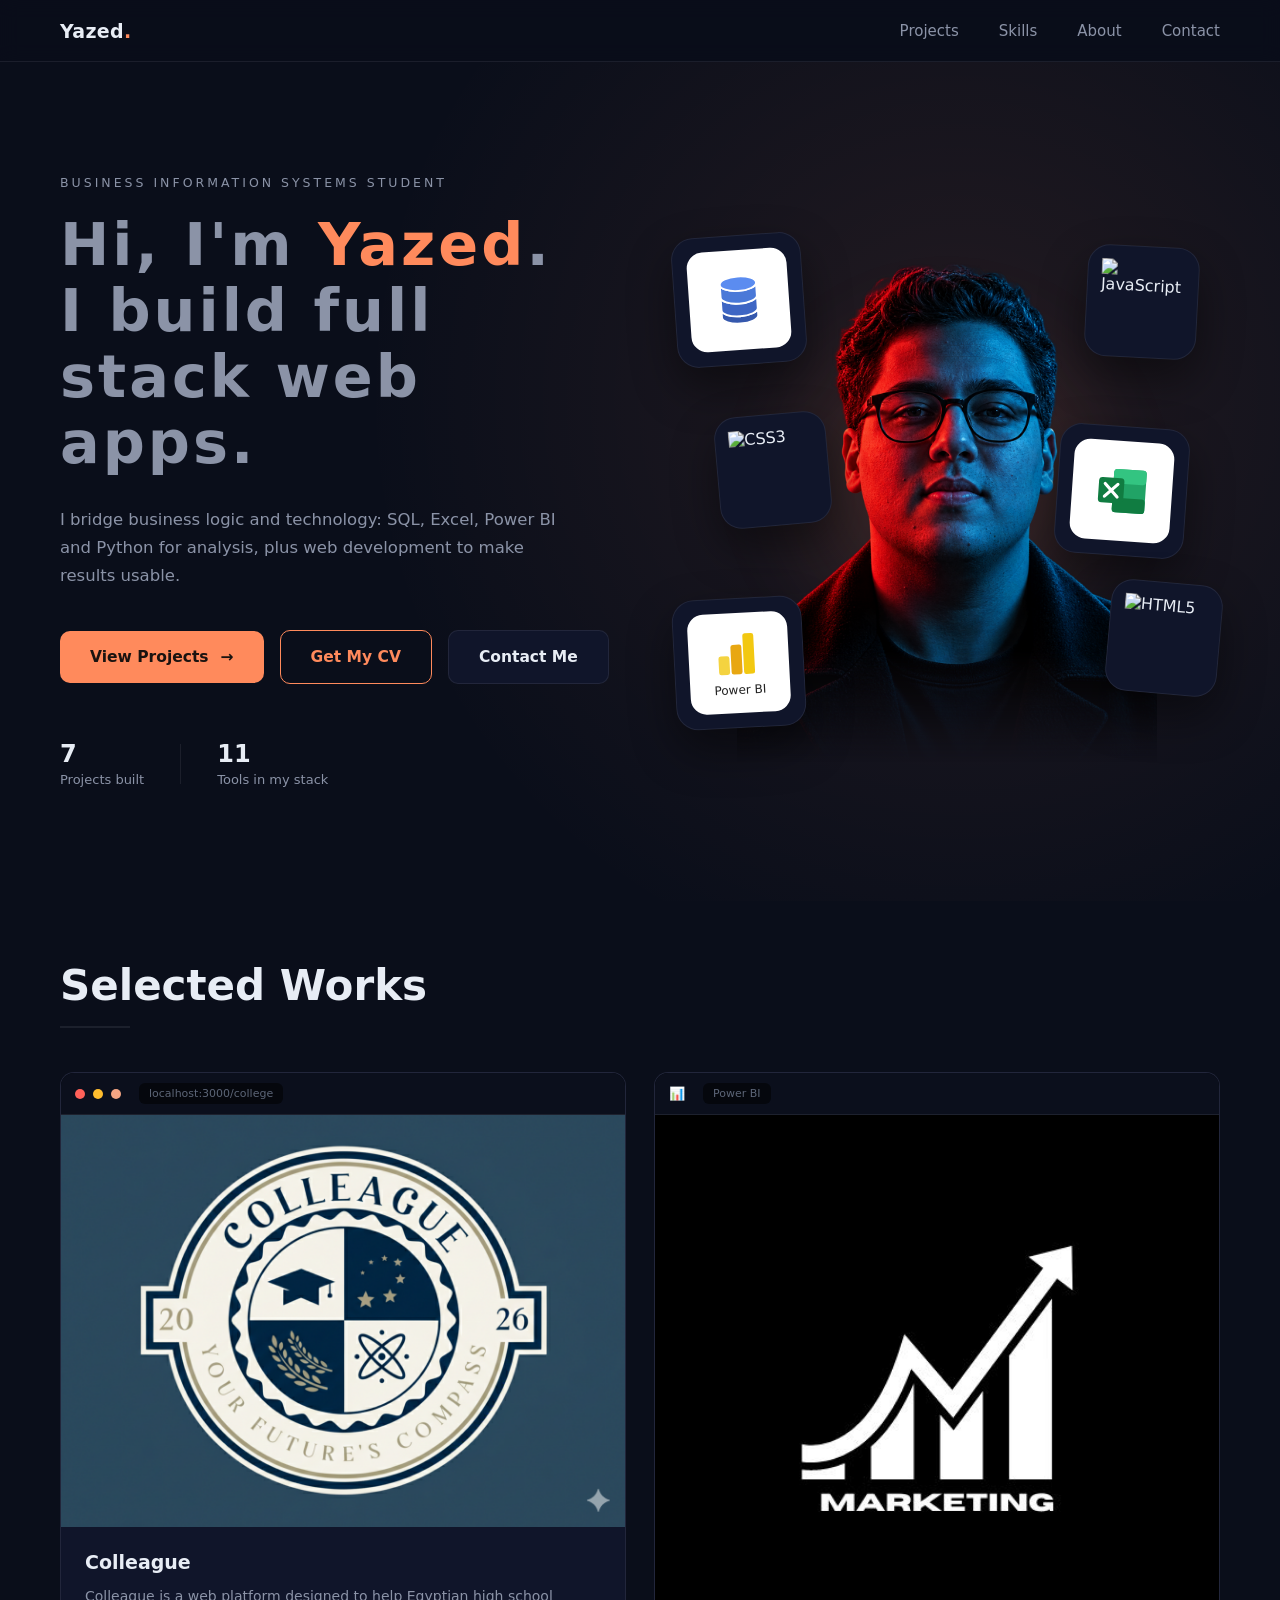
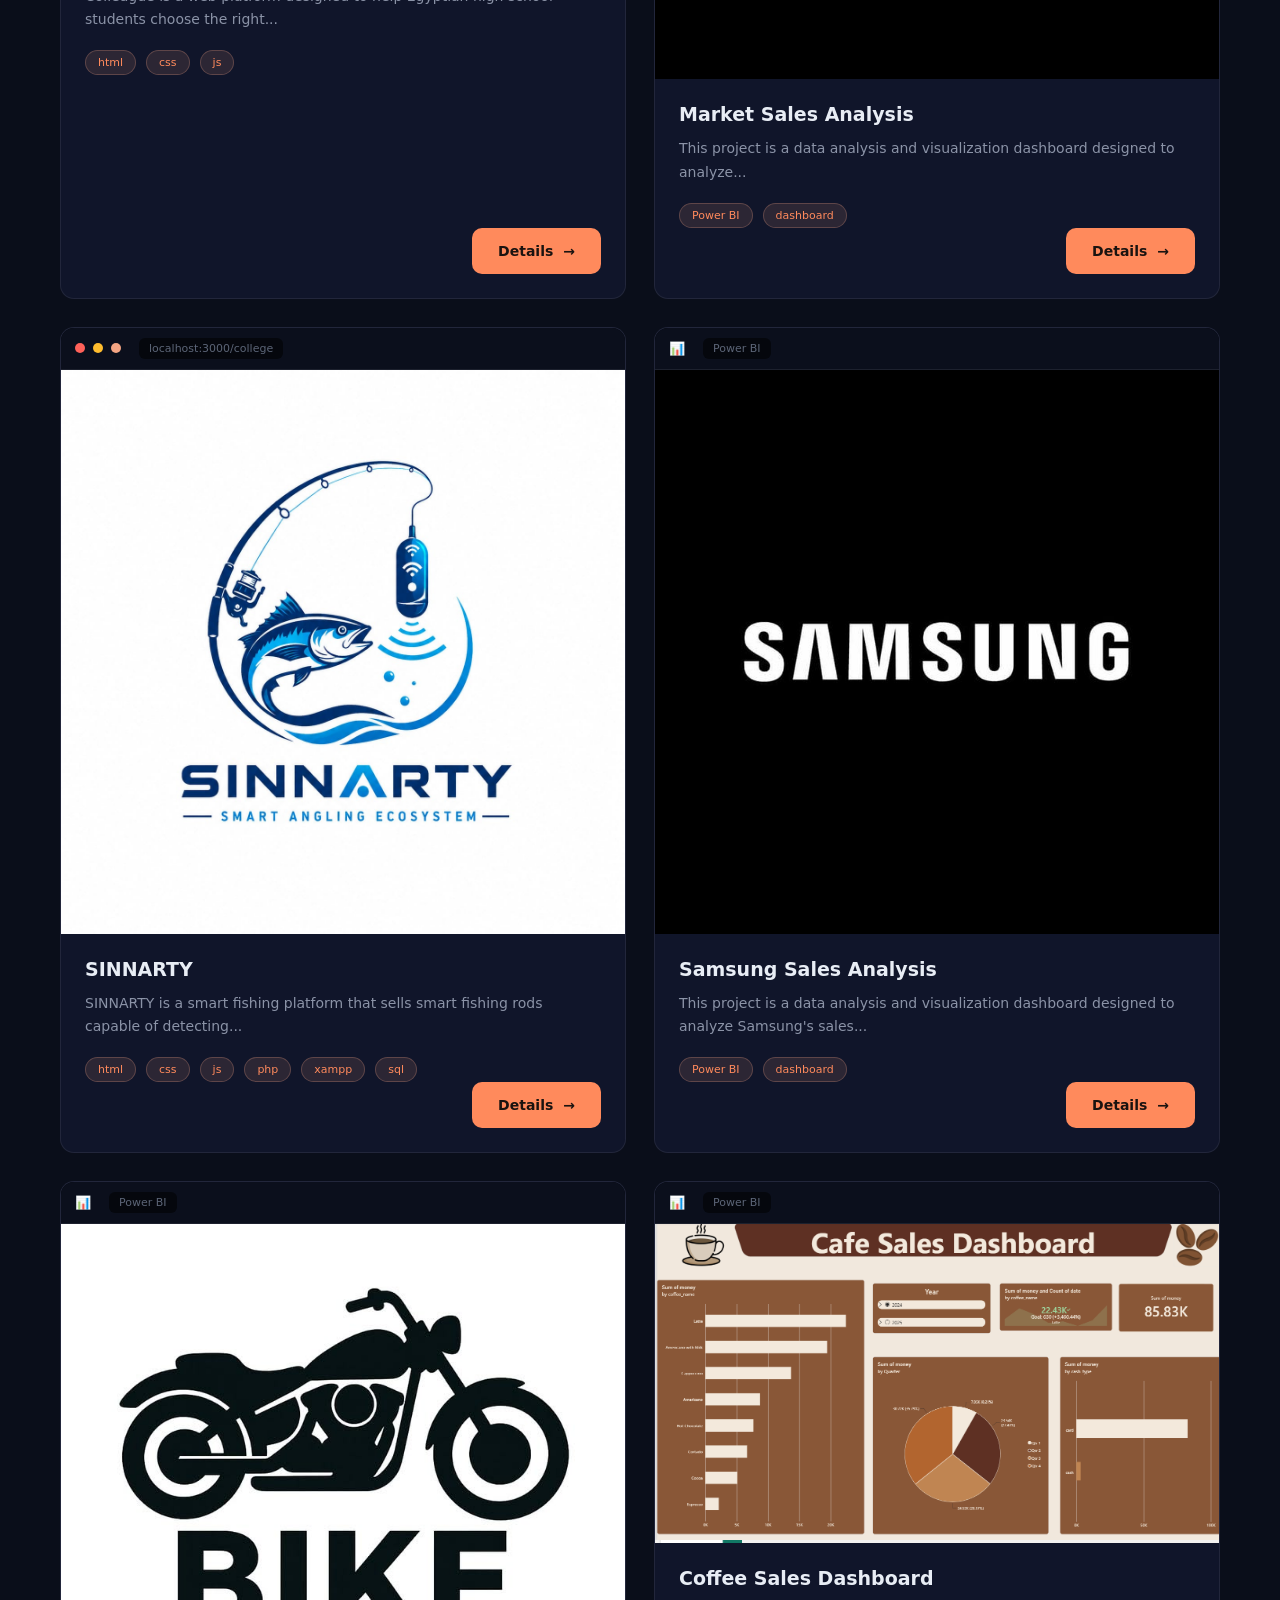
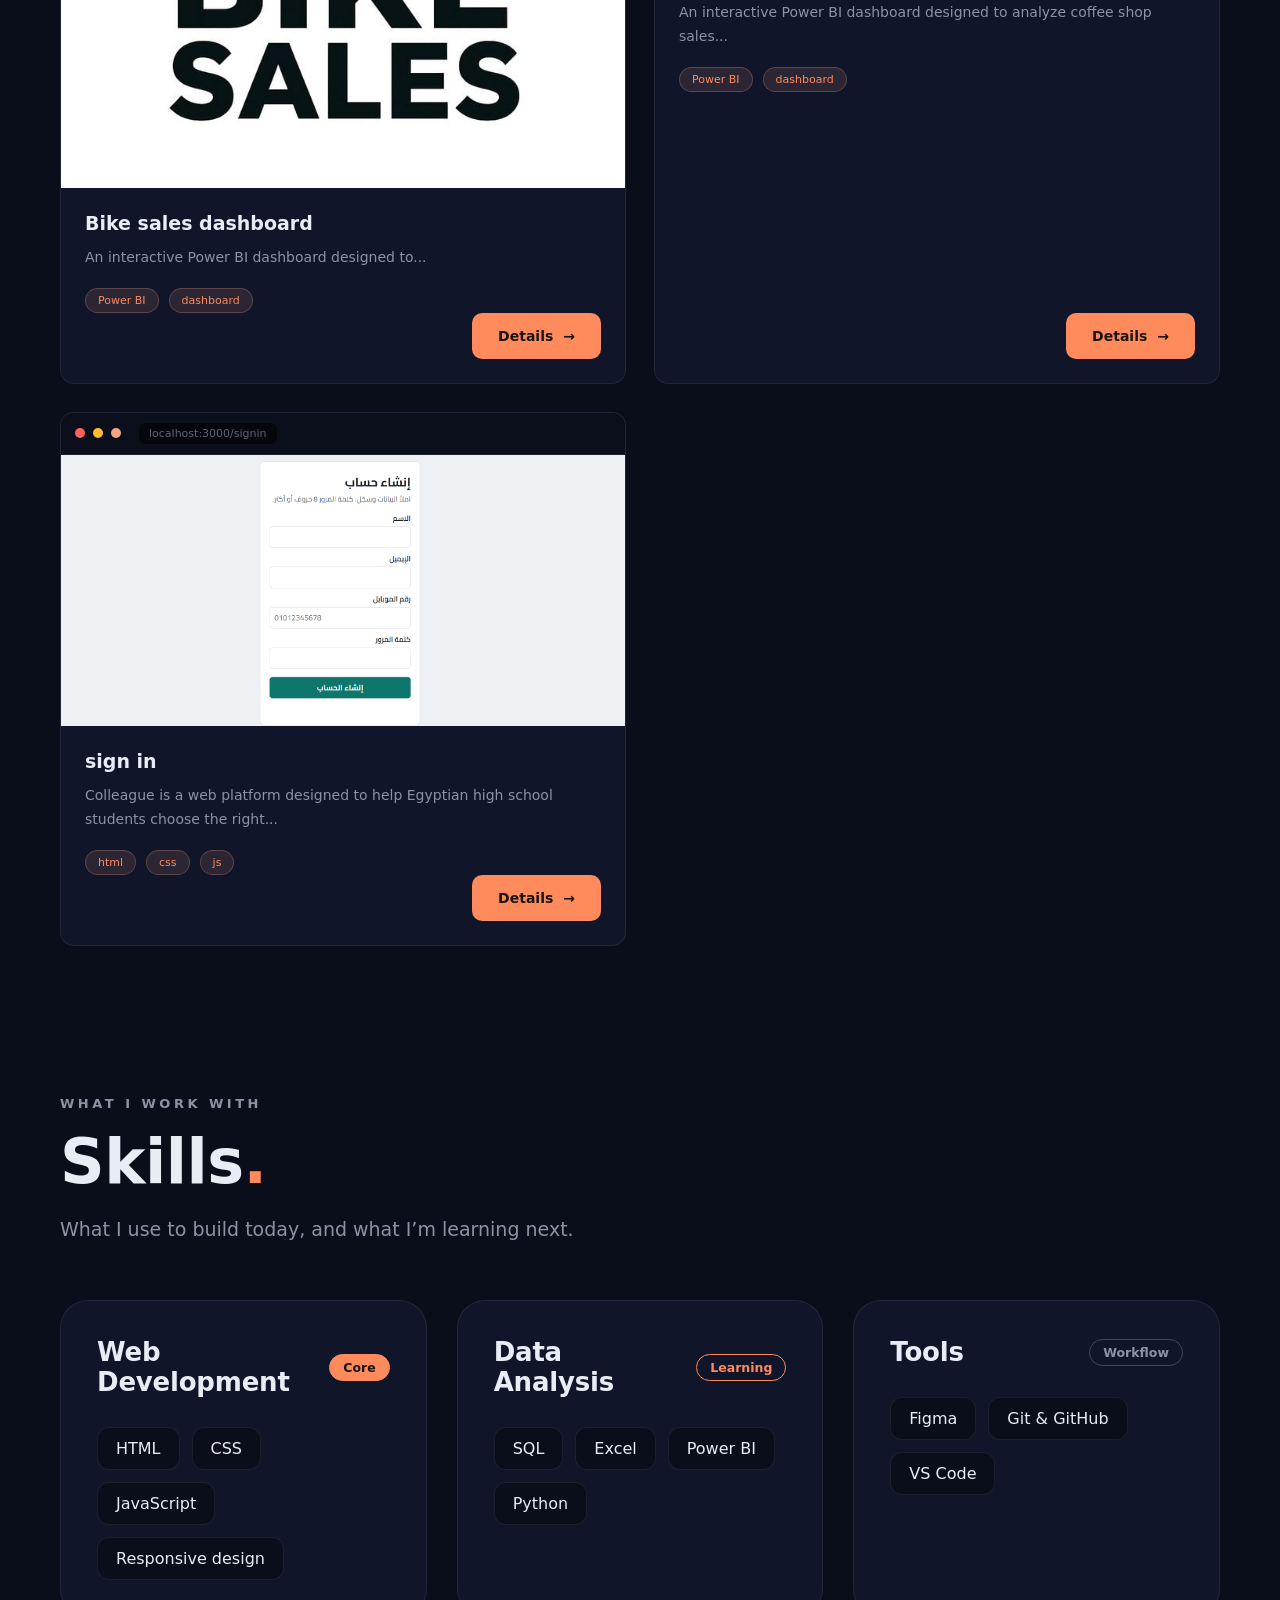
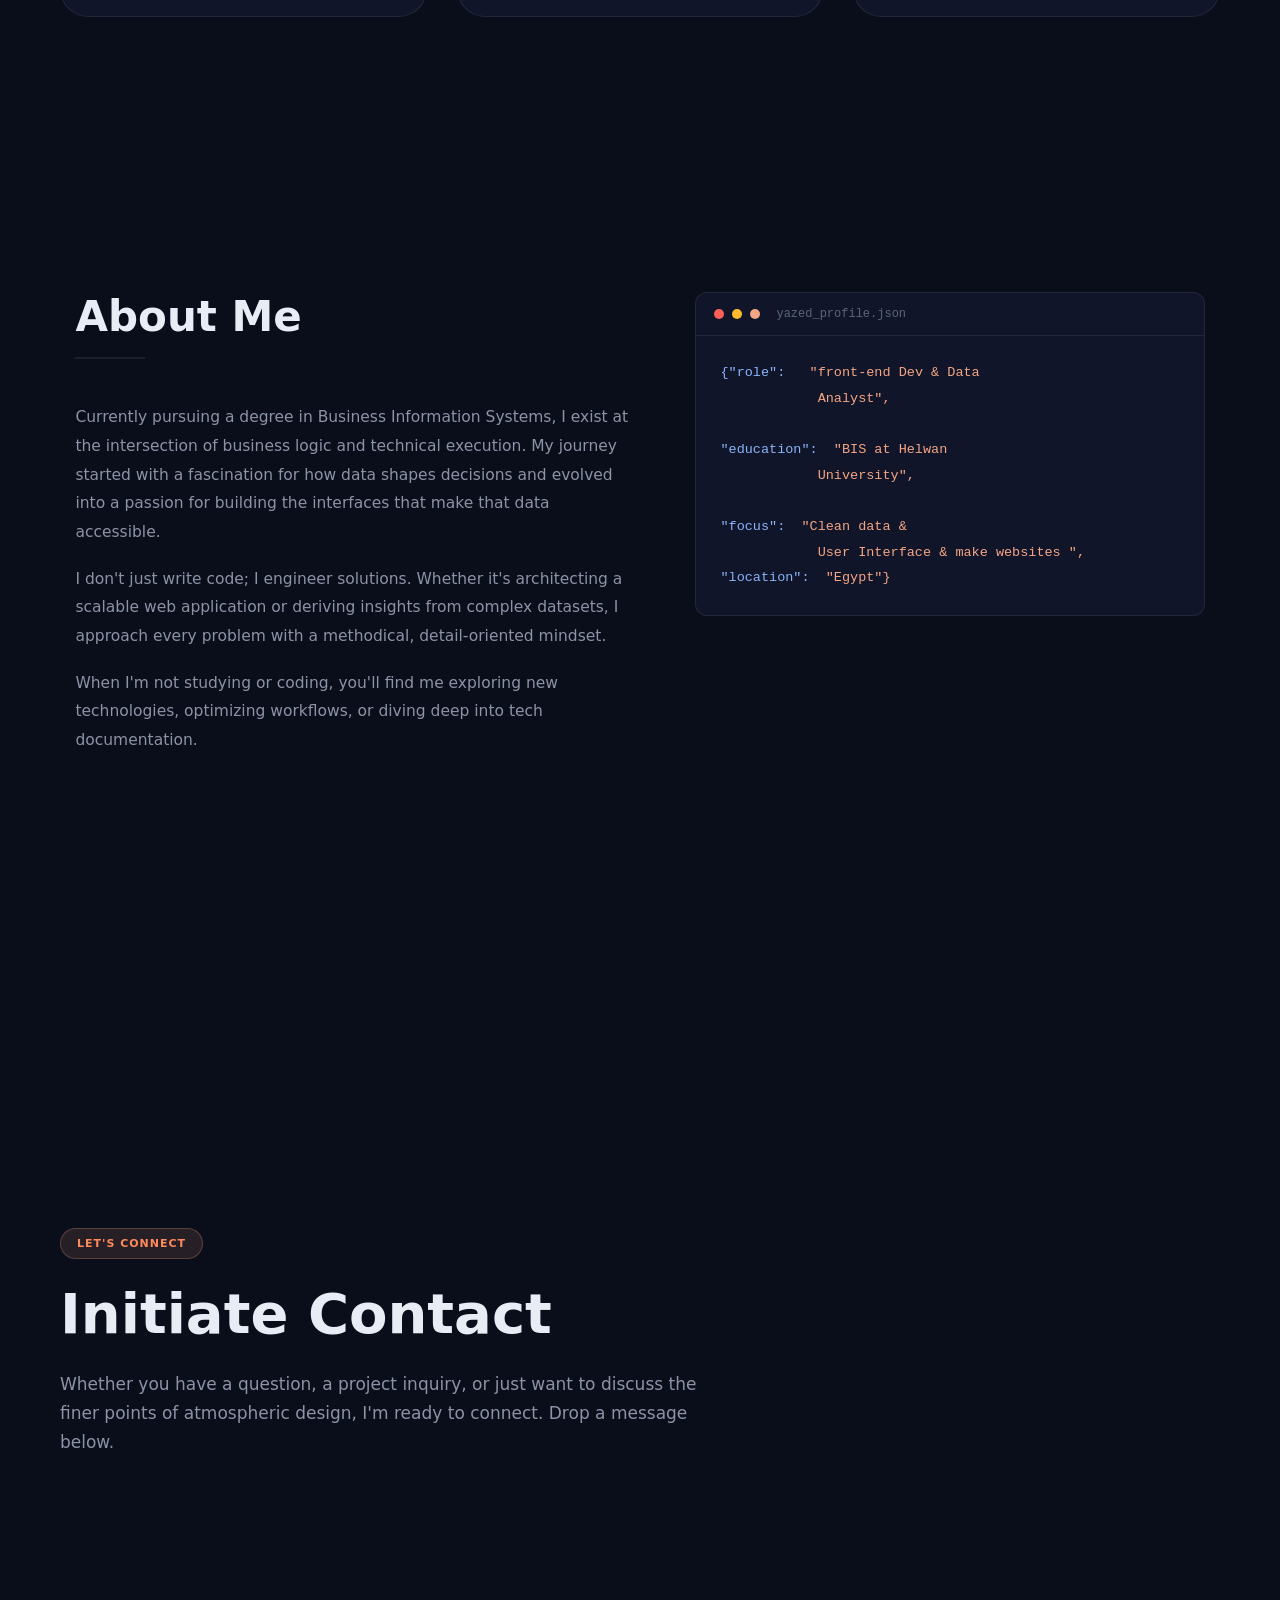
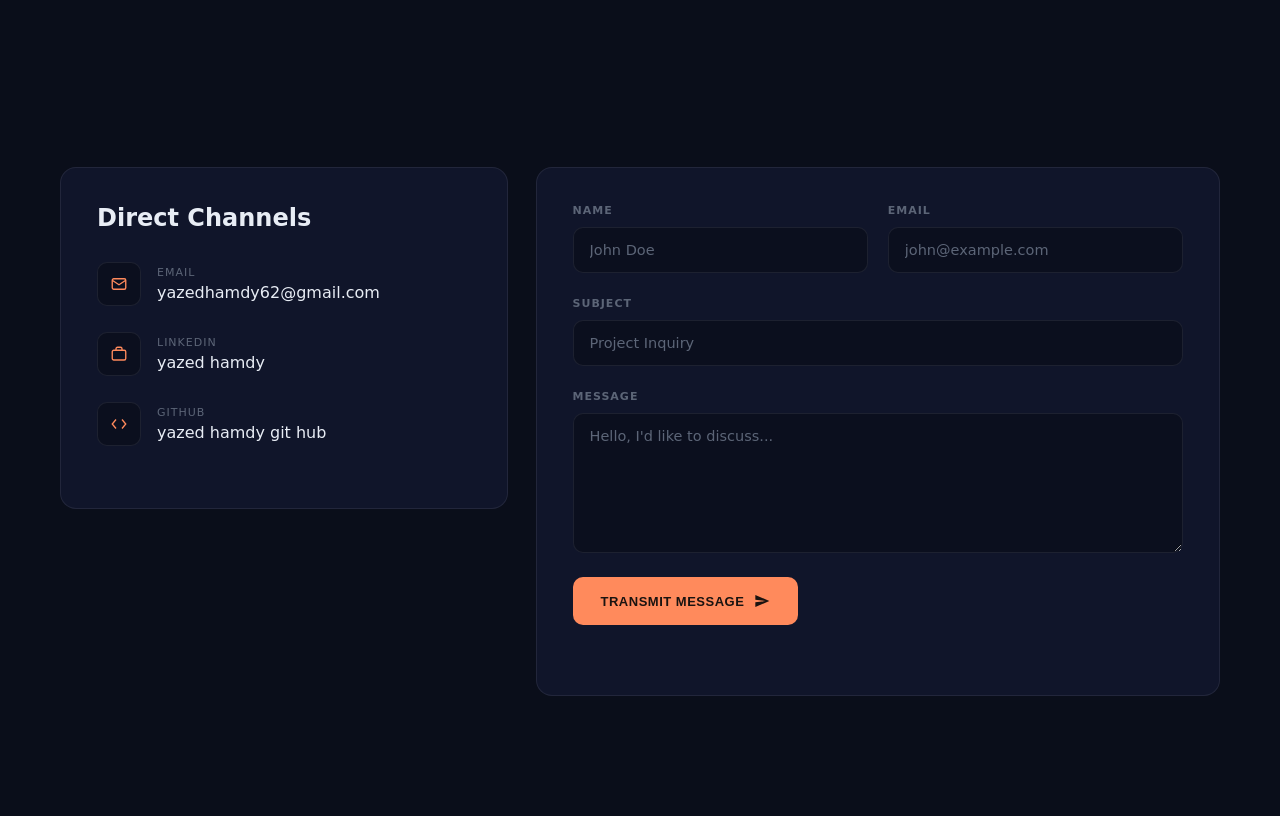
==== commit 6aa46a46: "Add files via upload" ====
--- a/index.html
+++ b/index.html
@@ -4,6 +4,26 @@
 <meta charset="UTF-8">
 <meta name="viewport" content="width=device-width, initial-scale=1.0">
 <title>Yazed | Portfolio</title>
+<meta name="description" content="Portfolio of Yazed Hamdy, a Business Information Systems student building full stack web apps and turning data into insights with SQL, Power BI, Excel and Python.">
+<meta name="author" content="Yazed Hamdy">
+<meta name="theme-color" content="#0a0e1a">
+
+<!-- Open Graph (Facebook, LinkedIn, WhatsApp, Telegram) -->
+<meta property="og:type" content="website">
+<meta property="og:site_name" content="Yazed Hamdy">
+<meta property="og:title" content="Yazed Hamdy | Full Stack Developer &amp; Data Analyst">
+<meta property="og:description" content="Portfolio of Yazed Hamdy, a Business Information Systems student building full stack web apps and turning data into insights with SQL, Power BI, Excel and Python.">
+<meta property="og:url" content="https://yazedhamdy62-wq.github.io/portfolio/">
+<meta property="og:image" content="https://yazedhamdy62-wq.github.io/portfolio/img/update/META_FOR_PORTOFOLIO.png">
+<meta property="og:image:width" content="1200">
+<meta property="og:image:height" content="675">
+<meta property="og:image:alt" content="Yazed Hamdy - Full Stack Dev">
+
+<!-- Twitter / X -->
+<meta name="twitter:card" content="summary_large_image">
+<meta name="twitter:title" content="Yazed Hamdy | Full Stack Developer &amp; Data Analyst">
+<meta name="twitter:description" content="Portfolio of Yazed Hamdy, a Business Information Systems student building full stack web apps and turning data into insights with SQL, Power BI, Excel and Python.">
+<meta name="twitter:image" content="https://yazedhamdy62-wq.github.io/portfolio/img/update/META_FOR_PORTOFOLIO.png">
 <link rel="stylesheet" href="./css/home.css">
 
 </head>
@@ -197,7 +217,7 @@
             <span class="dot red"></span>
             <span class="dot yellow"></span>
             <span class="dot orange"></span>
-            <span class="url-bar">localhost:3000/SINNARTY</span>
+            <span class="url-bar">localhost:3000/college</span>
           </div>
           <div class="preview-body"><img src="./img home/SINNARTY.jpg" alt="College Rec System preview" class="work-img"></div>
         </div>
@@ -312,12 +332,11 @@
             <h3>sign in</h3>
             
           </div>
-          <p>This is my first authentication project: a sign-up and sign-in system connected to a real backend using Supabase...</p>
+          <p>Colleague is a web platform designed to help Egyptian high school students choose the right...</p>
           <div class="tags">
              <span class="tag">html</span>
             <span class="tag">css</span>
             <span class="tag">js</span>
-           <span class="tag">SUPABASE</span>
           </div>
              <a href="./SGIN IN BACKEND.html" class="btn-primary work-details-btn">
             Details <span class="arrow">→</span>
@@ -524,4 +543,4 @@
 
 <script src="./js/home.js"></script>
 </body>
-</html>
+</html>
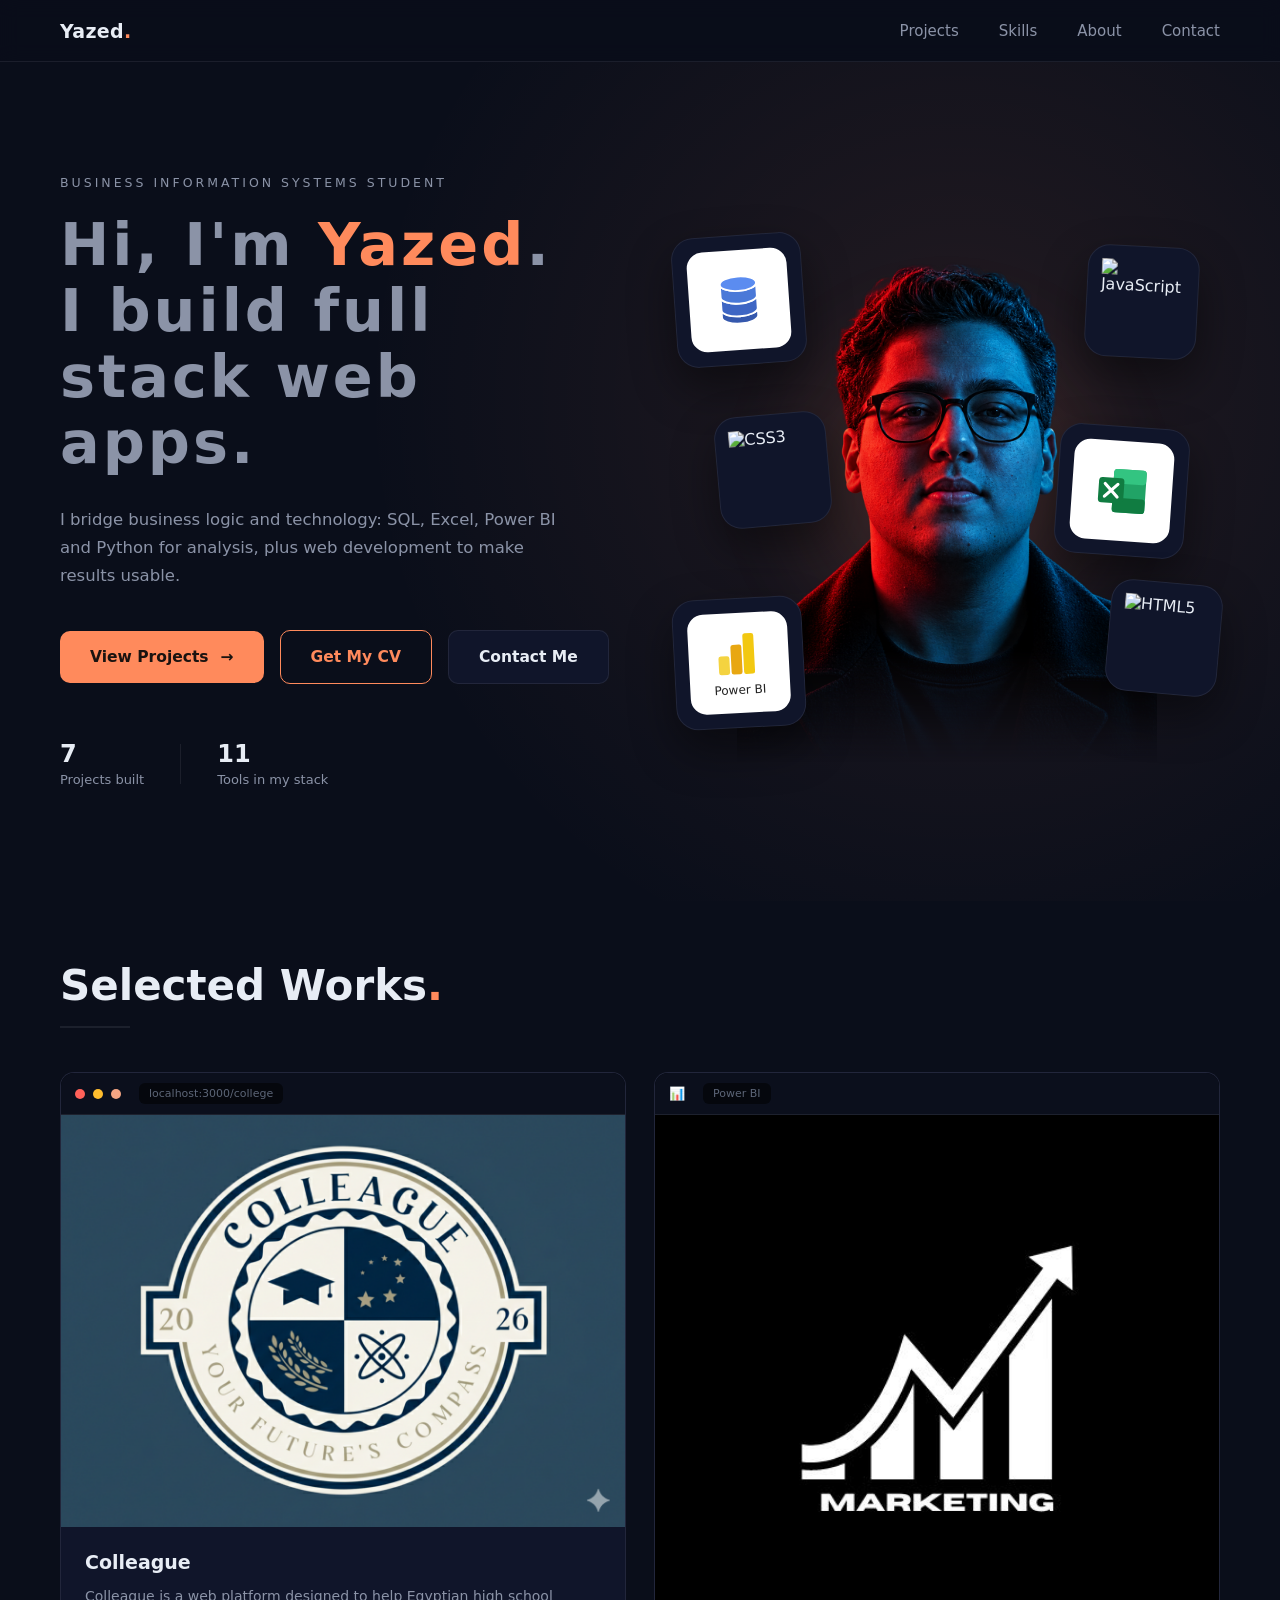
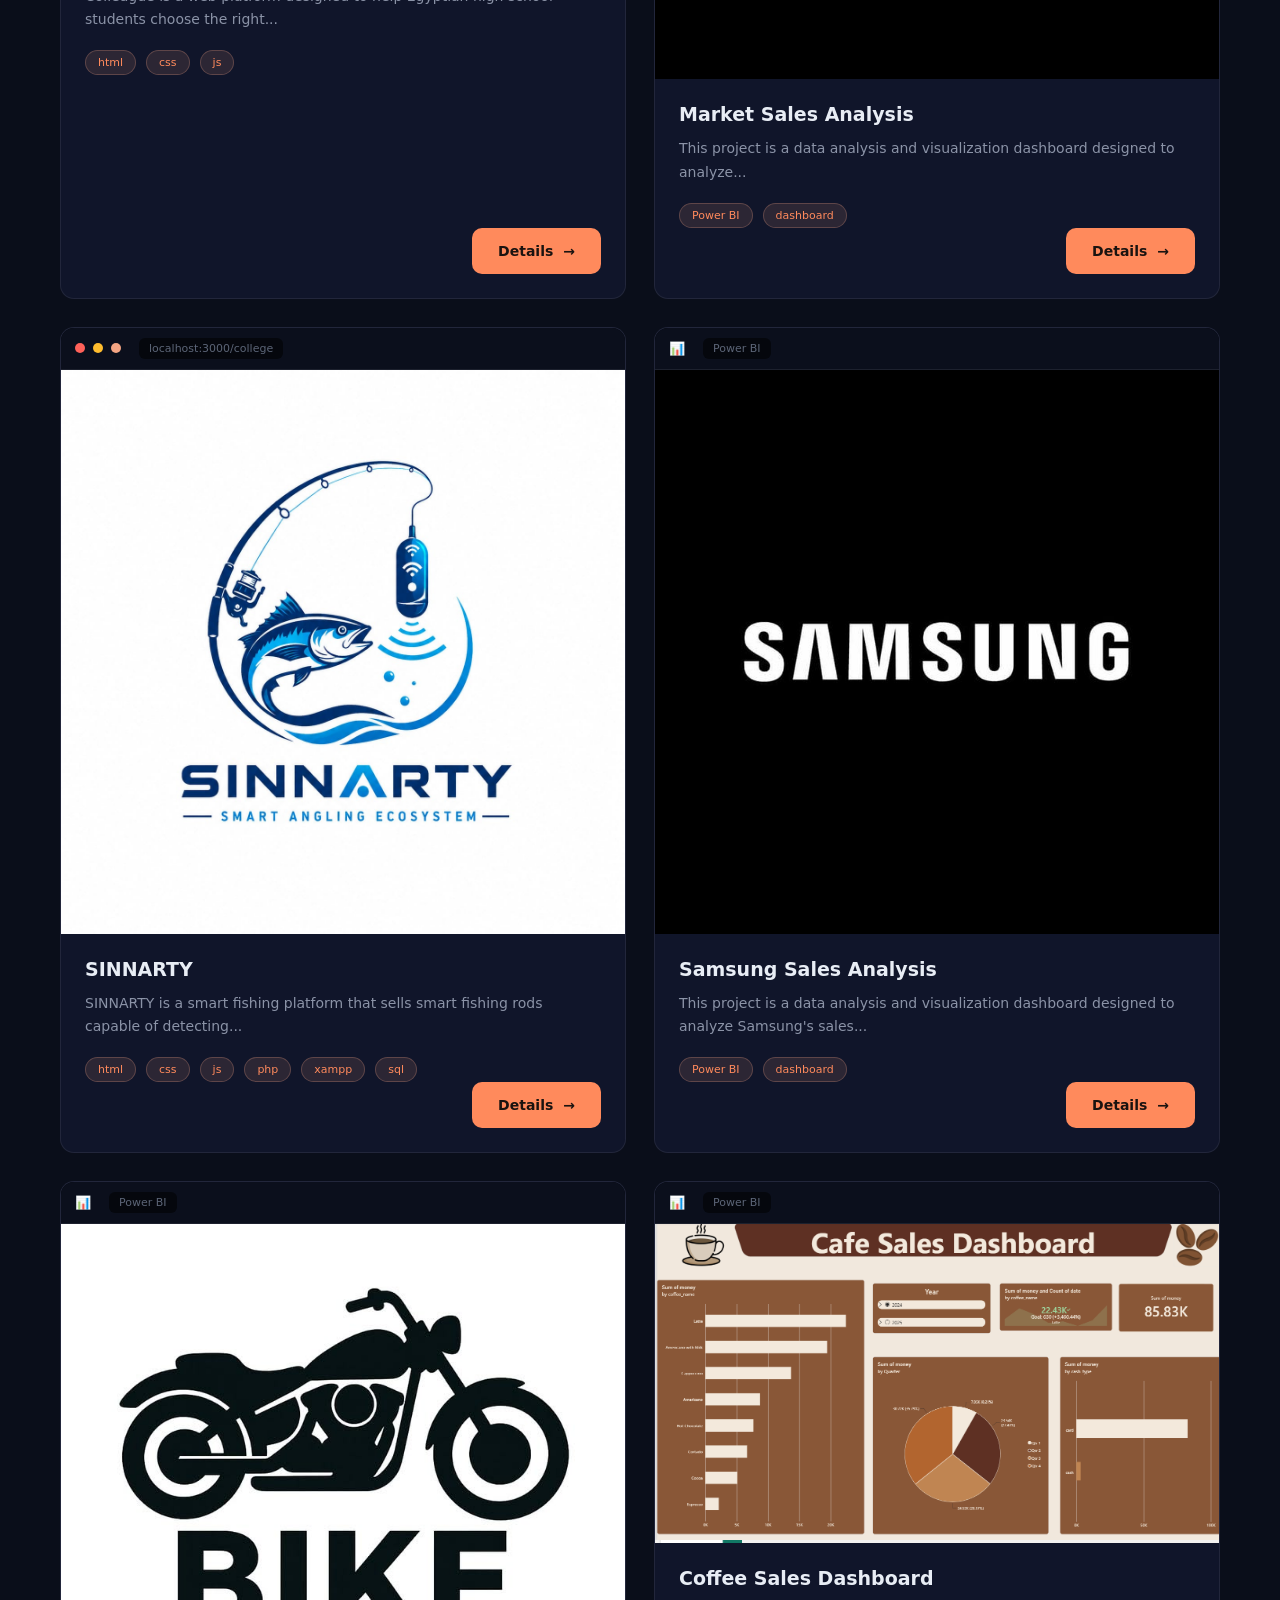
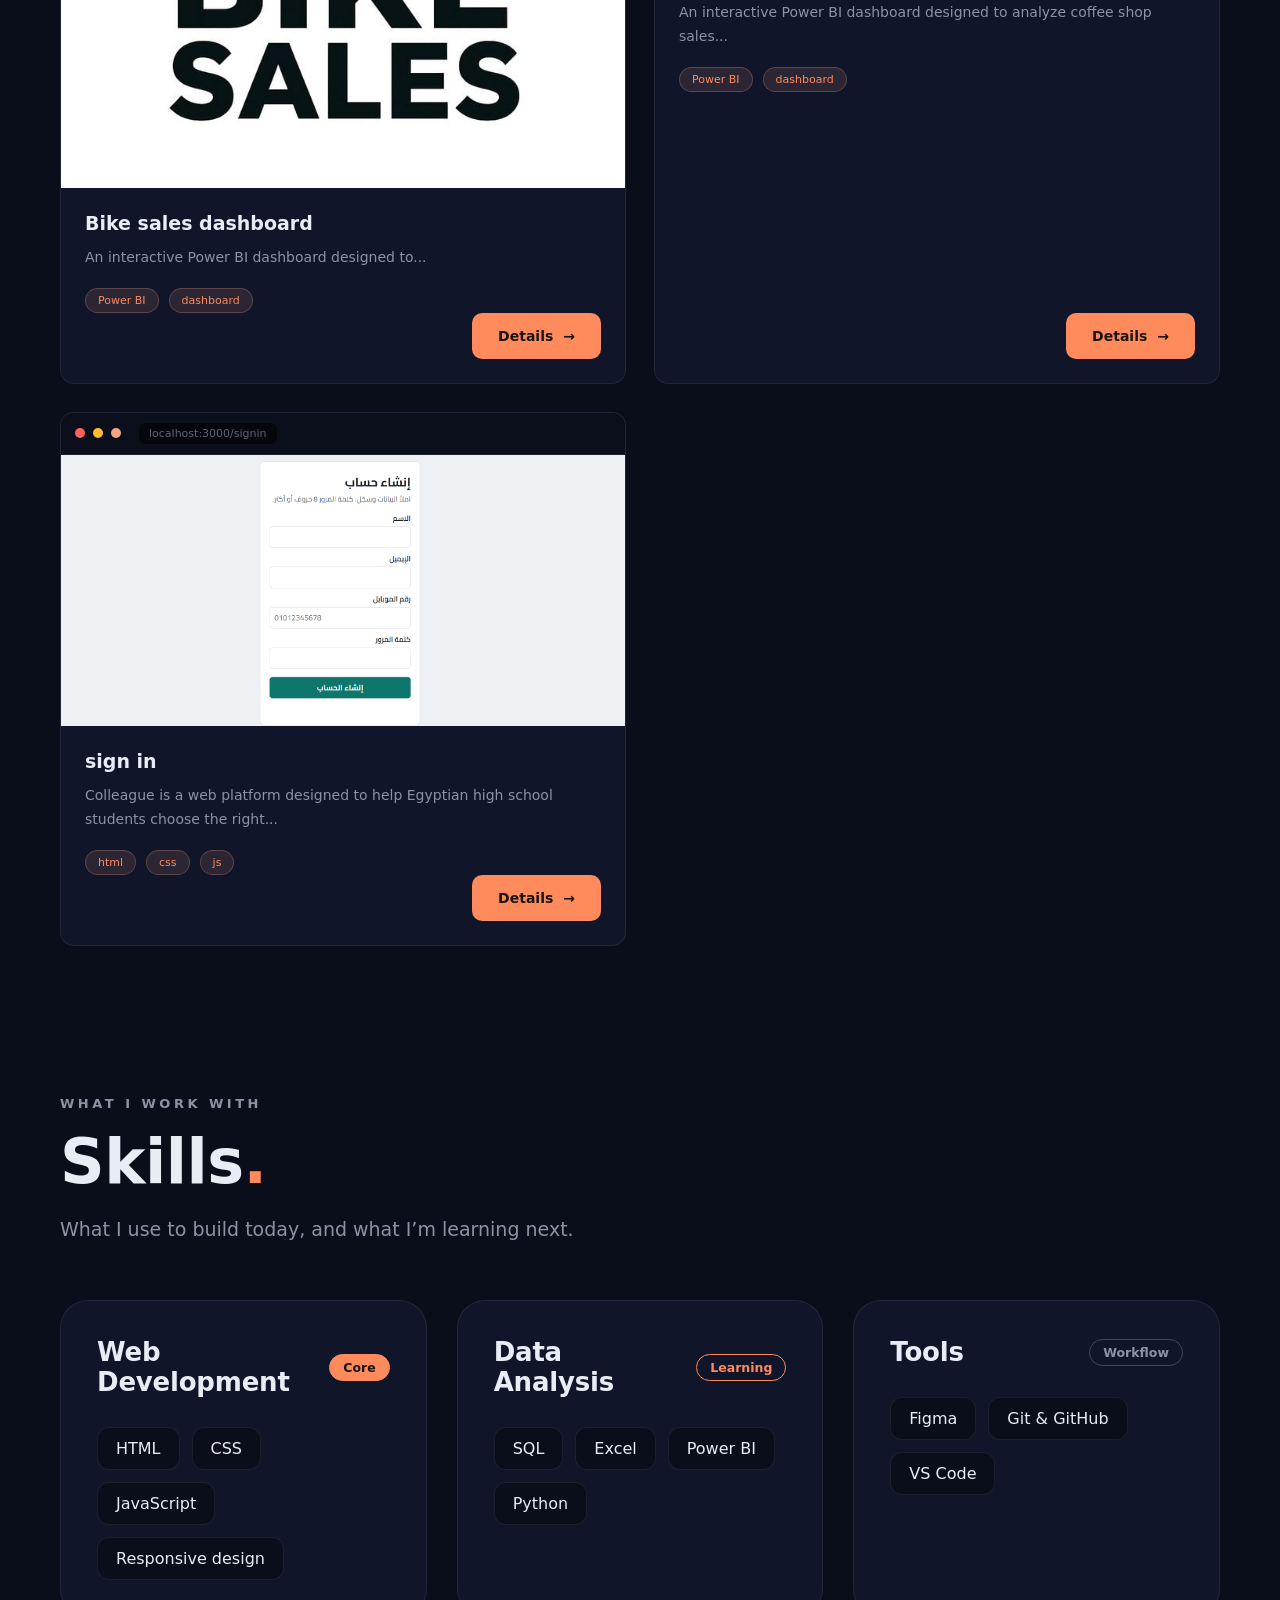
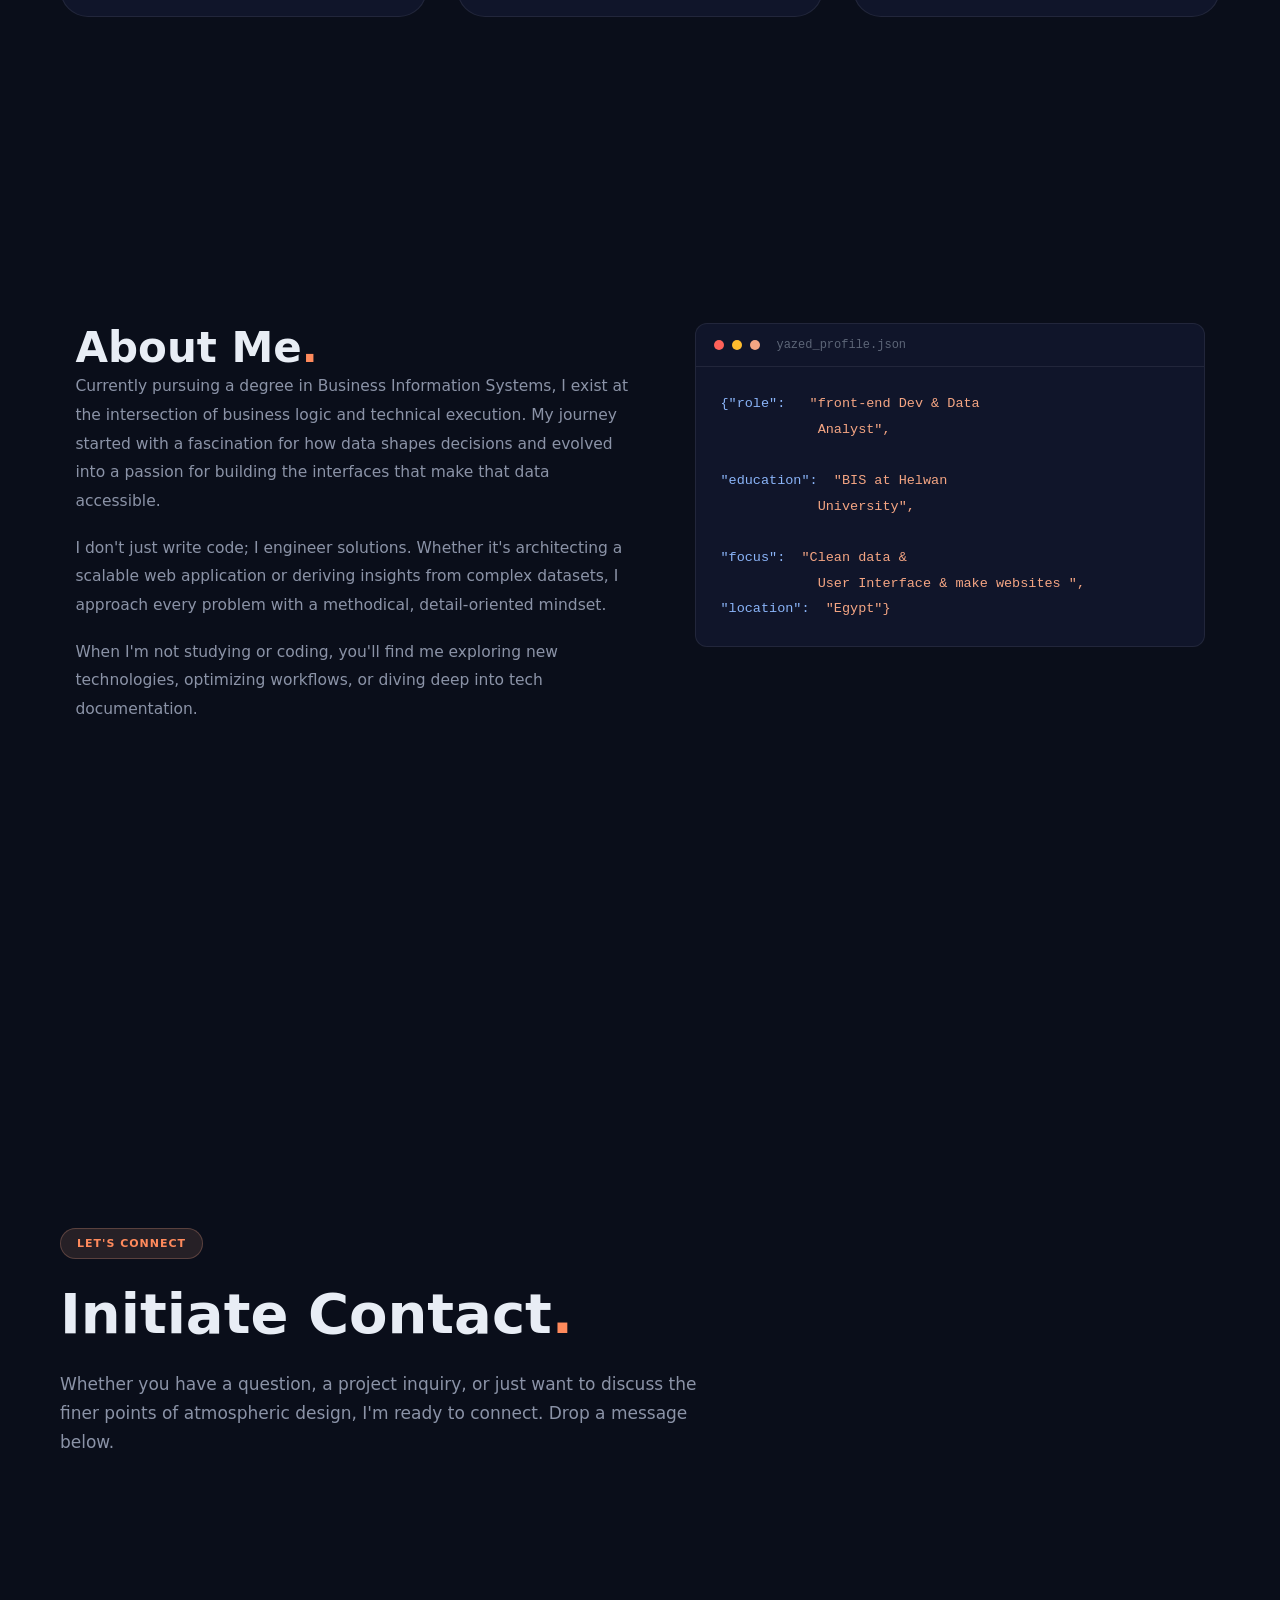
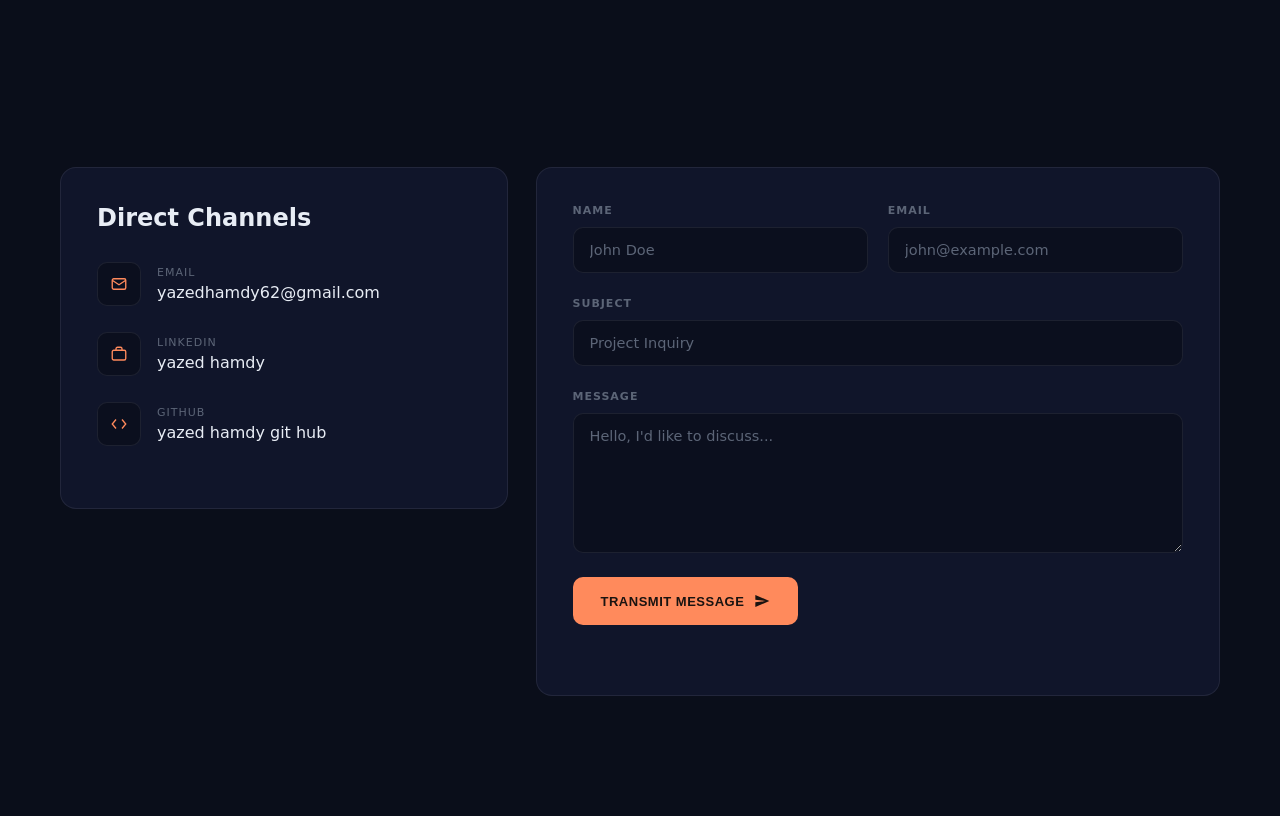
==== commit c2eae85f: "Add files via upload" ====
--- a/index.html
+++ b/index.html
@@ -14,7 +14,7 @@
 <meta property="og:title" content="Yazed Hamdy | Full Stack Developer &amp; Data Analyst">
 <meta property="og:description" content="Portfolio of Yazed Hamdy, a Business Information Systems student building full stack web apps and turning data into insights with SQL, Power BI, Excel and Python.">
 <meta property="og:url" content="https://yazedhamdy62-wq.github.io/portfolio/">
-<meta property="og:image" content="https://yazedhamdy62-wq.github.io/portfolio/img/update/META_FOR_PORTOFOLIO.png">
+<meta property="og:image" content="https://yazedhamdy62-wq.github.io/portfolio/update/META_FOR_PORTOFOLIO.png">
 <meta property="og:image:width" content="1200">
 <meta property="og:image:height" content="675">
 <meta property="og:image:alt" content="Yazed Hamdy - Full Stack Dev">
@@ -23,7 +23,7 @@
 <meta name="twitter:card" content="summary_large_image">
 <meta name="twitter:title" content="Yazed Hamdy | Full Stack Developer &amp; Data Analyst">
 <meta name="twitter:description" content="Portfolio of Yazed Hamdy, a Business Information Systems student building full stack web apps and turning data into insights with SQL, Power BI, Excel and Python.">
-<meta name="twitter:image" content="https://yazedhamdy62-wq.github.io/portfolio/img/update/META_FOR_PORTOFOLIO.png">
+<meta name="twitter:image" content="https://yazedhamdy62-wq.github.io/portfolio/update/META_FOR_PORTOFOLIO.png">
 <link rel="stylesheet" href="./css/home.css">
 
 </head>
@@ -154,7 +154,7 @@
 
   <!-- ===== SELECTED WORKS ===== -->
   <section class="works section" id="works">
-    <h2 class="section-title reveal">Selected Works</h2>
+    <h2 class="section-title reveal">Selected Works<span class="accent">.</span></h2>
 
     <div class="works-grid">
 
@@ -405,7 +405,7 @@
     <div class="about-grid">
 
       <div class="about-text reveal">
-        <h2 class="section-title">About Me</h2>
+        <h2 class="skills-title">About Me<span class="accent">.</span></h2>
 
         <p>
           Currently pursuing a degree in Business Information Systems, I exist at the
@@ -450,7 +450,7 @@
   <!-- ===== CONTACT ===== -->
   <section class="contact-hero section" id="contact">
     <span class="badge reveal">LET'S CONNECT</span>
-    <h3 class="hero-title reveal">Initiate Contact</h3>
+    <h3 class="hero-title reveal">Initiate Contact<span class="accent">.</span></h3>
     <p class="hero-desc reveal">
       Whether you have a question, a project inquiry, or just want to discuss the finer points of atmospheric
       design, I'm ready to connect. Drop a message below.
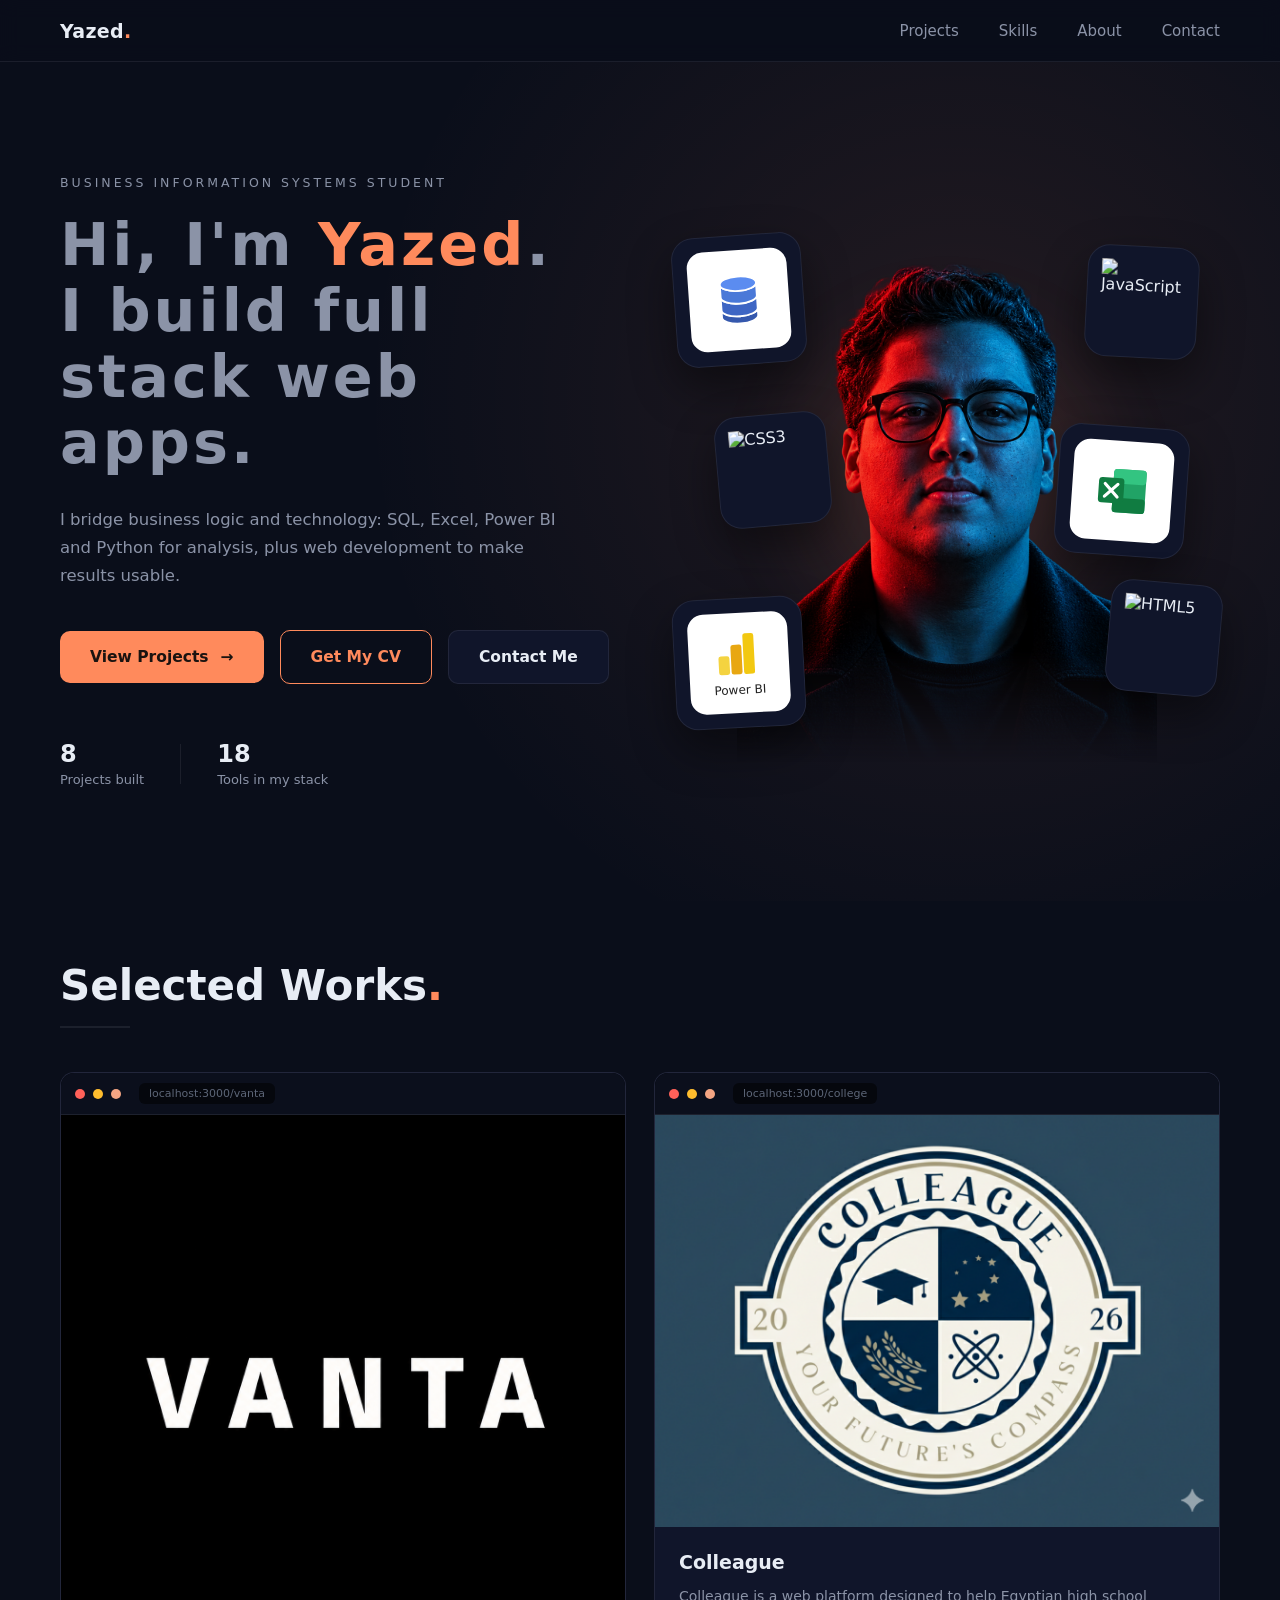
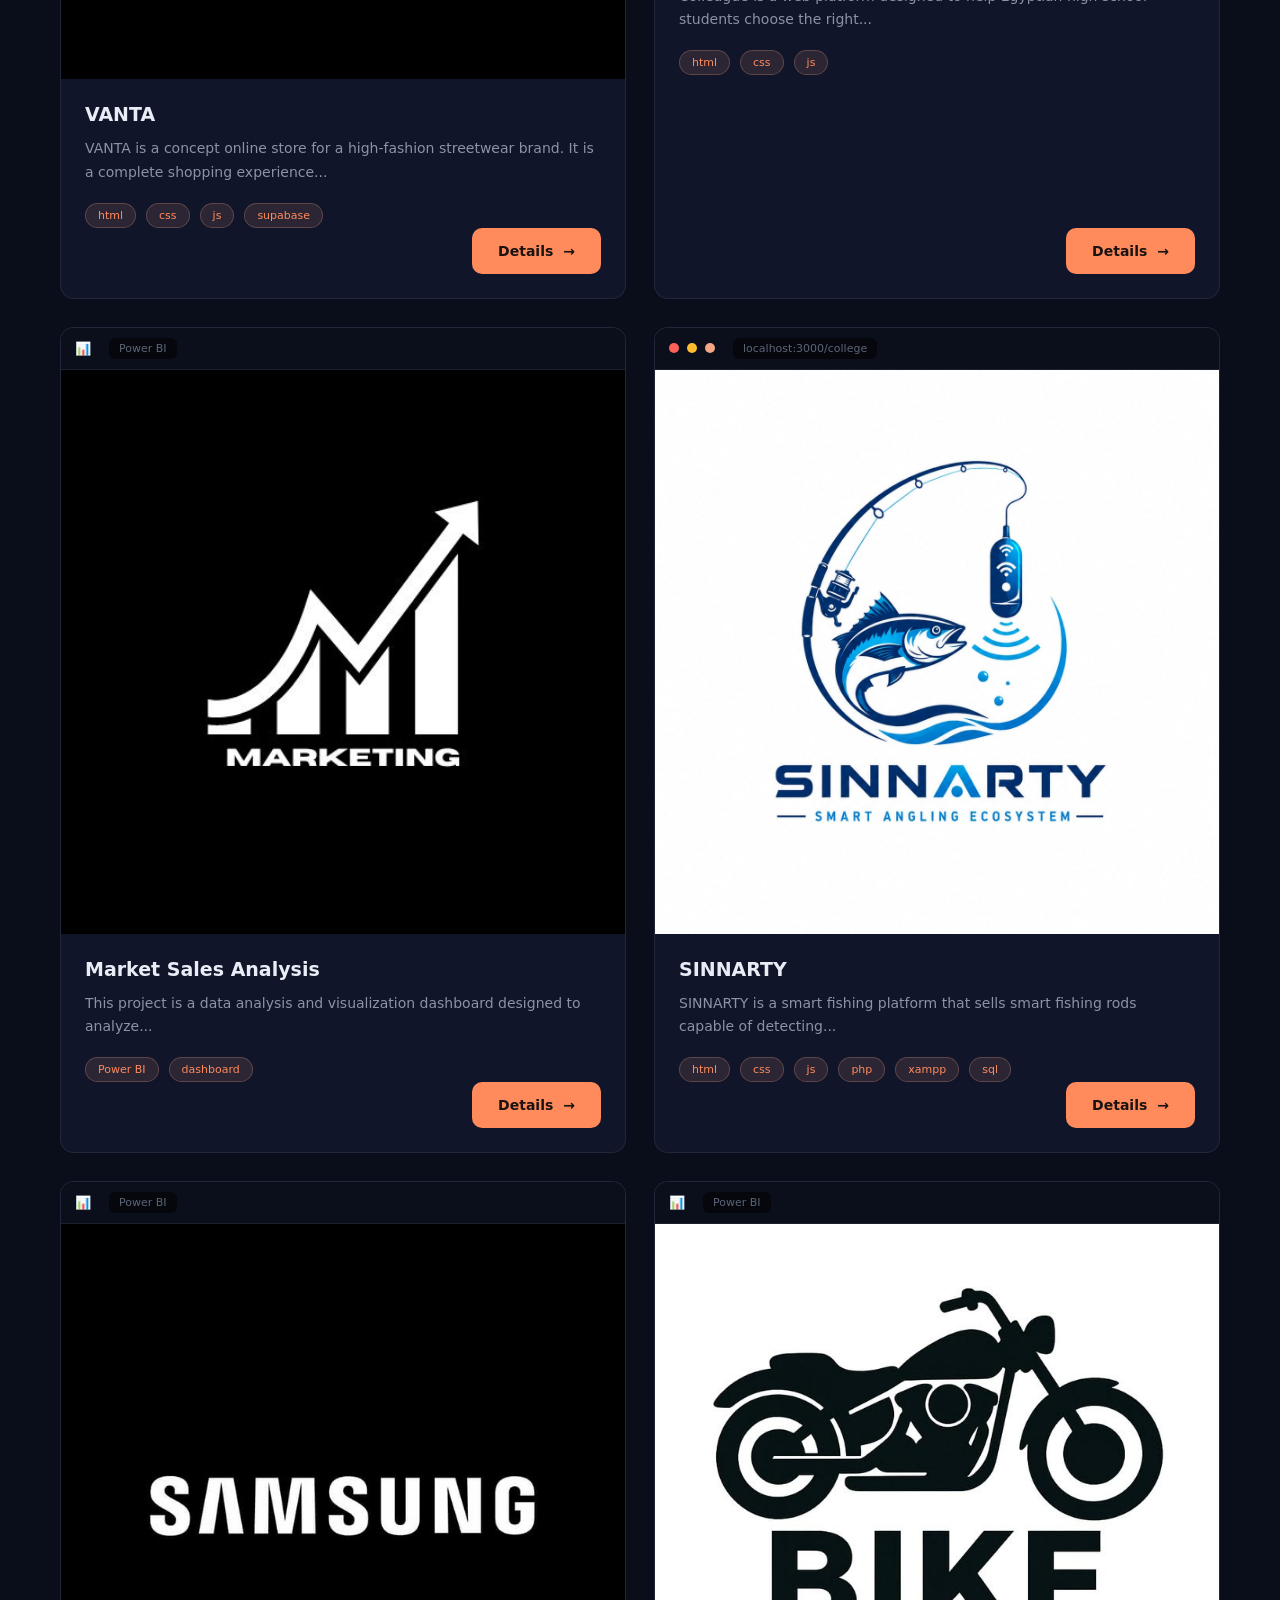
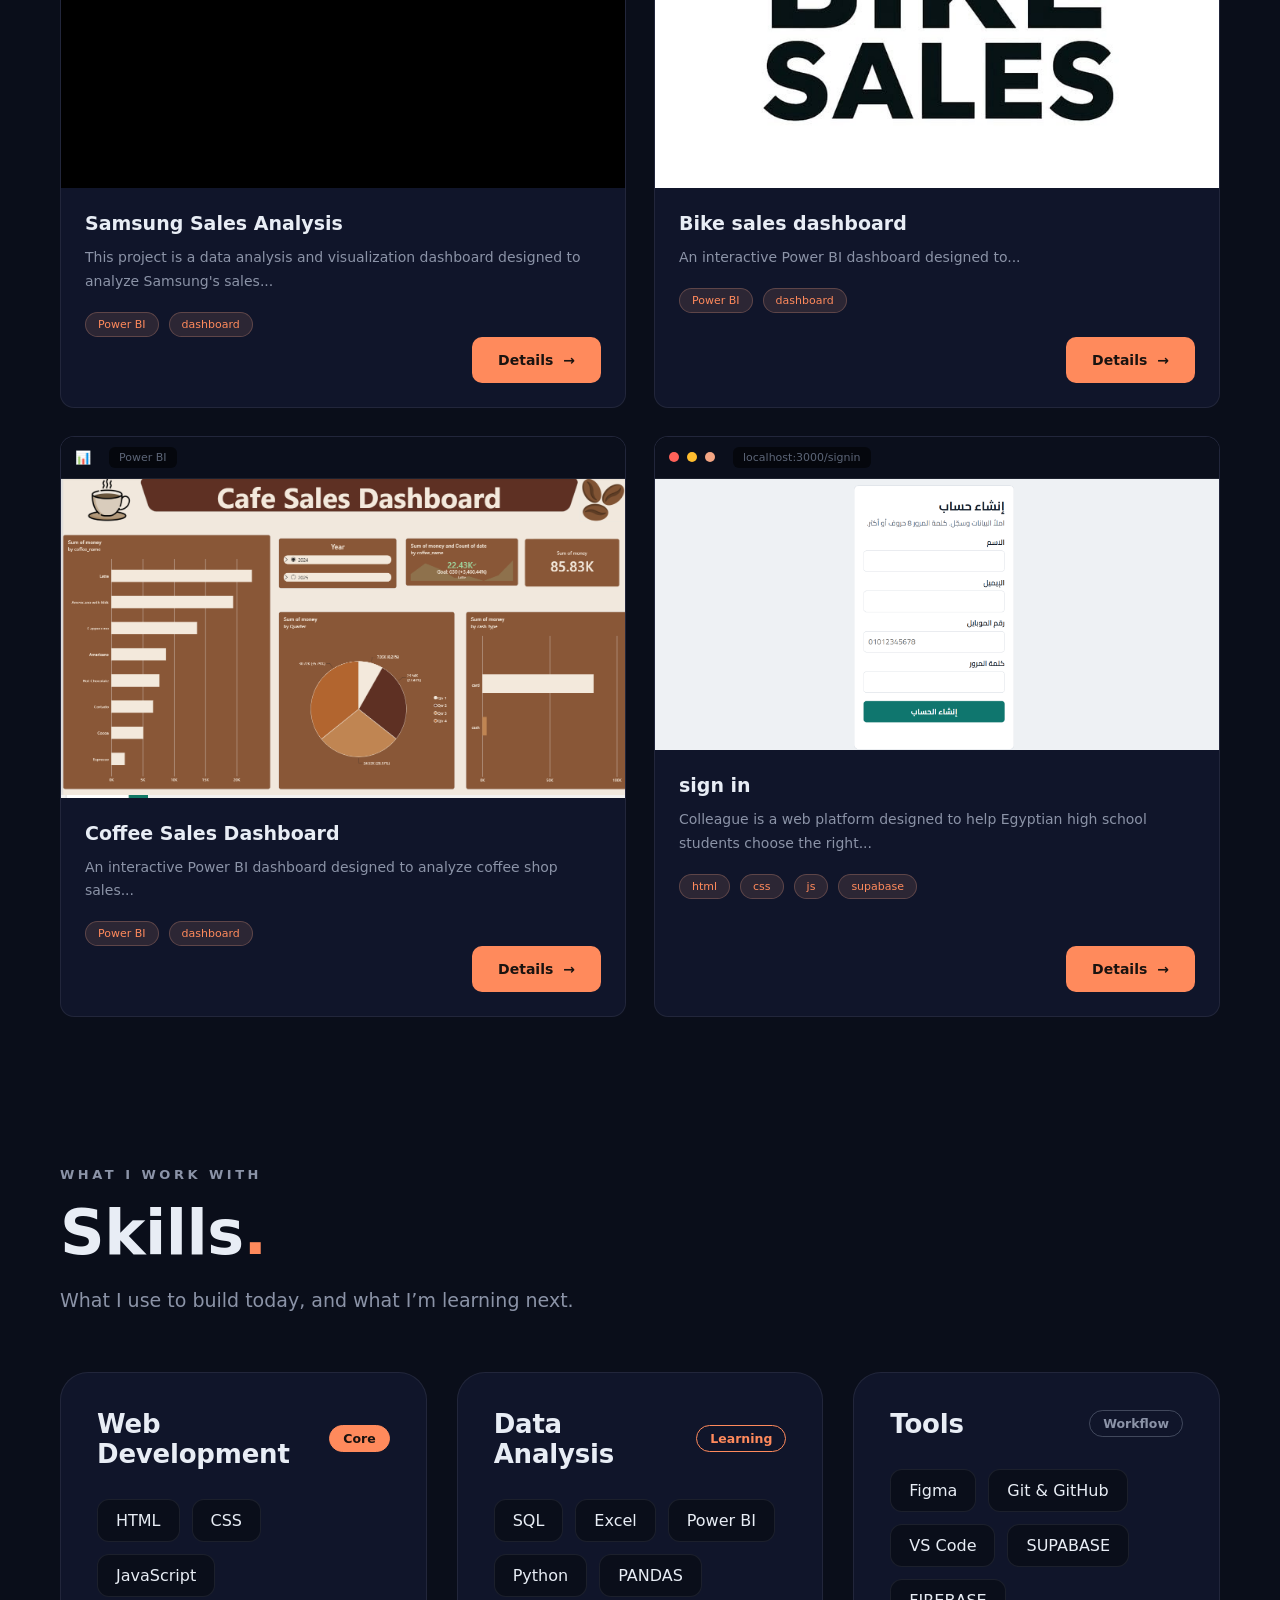
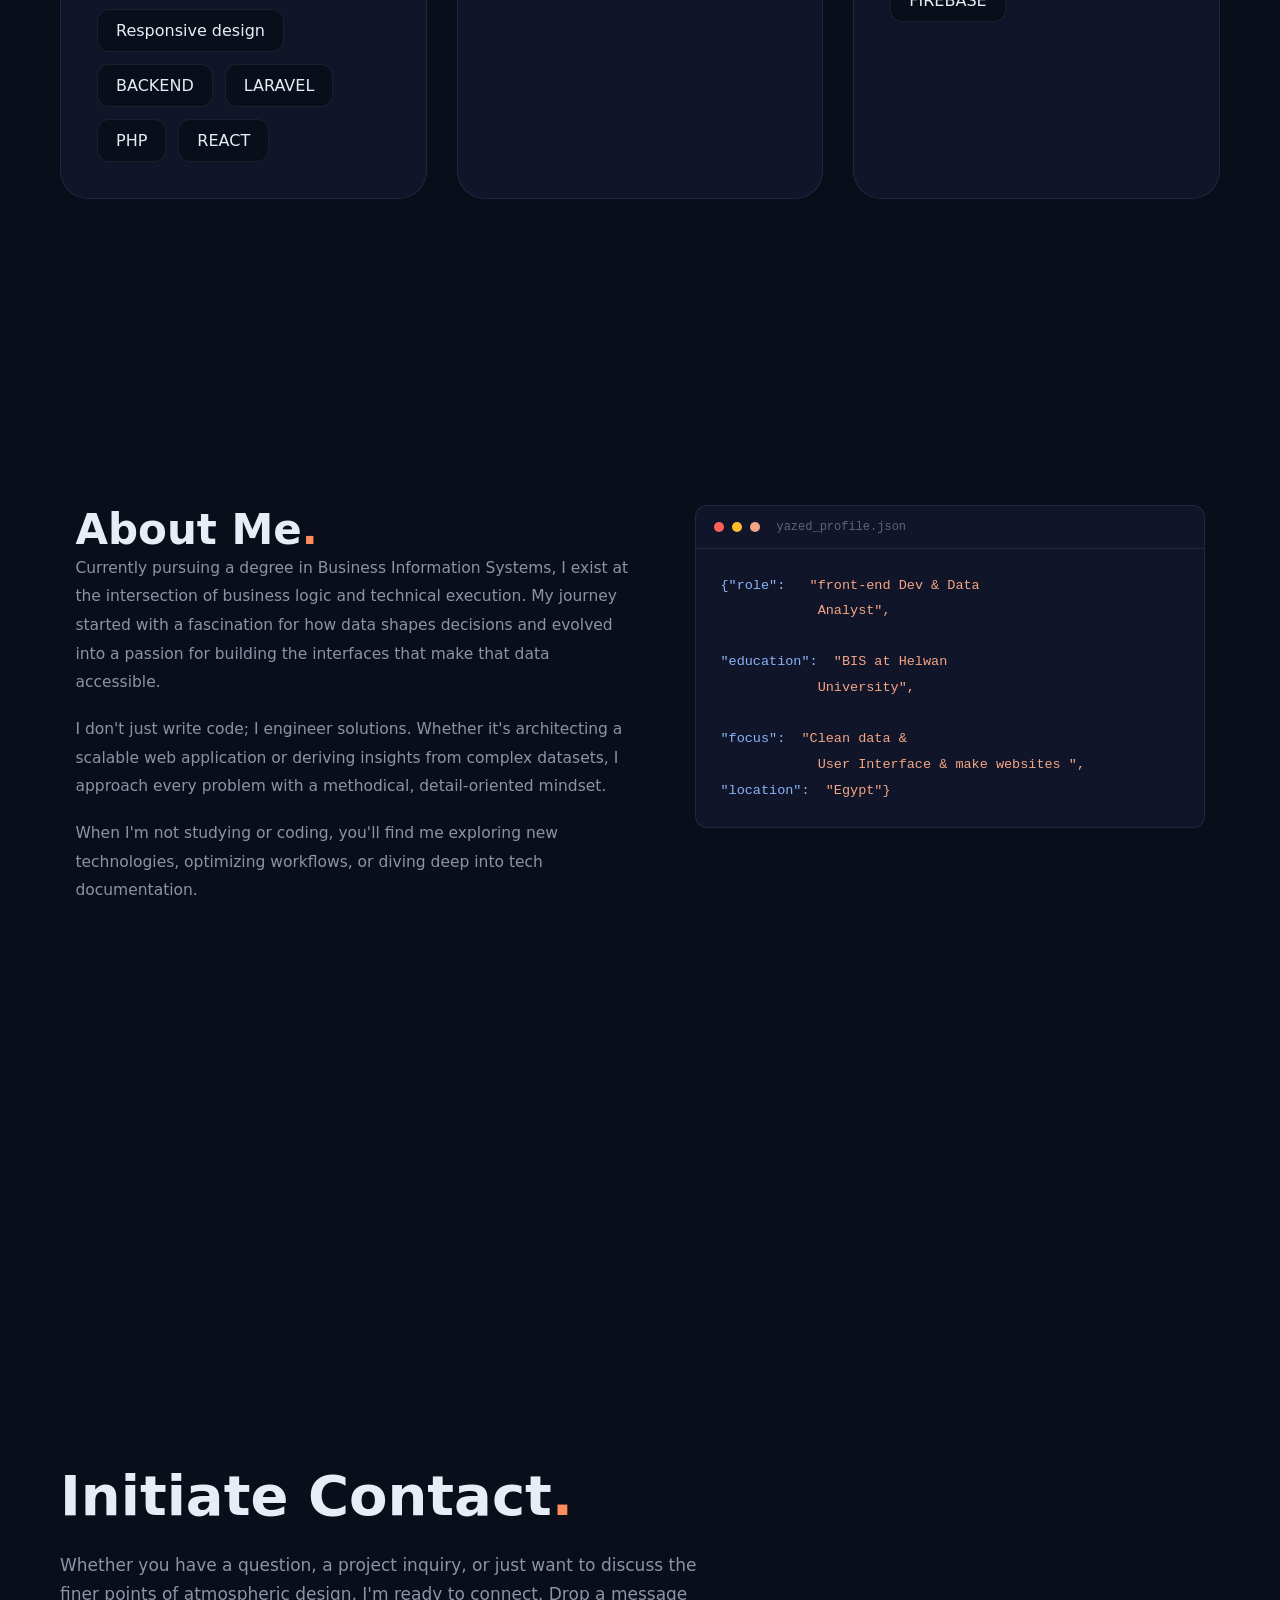
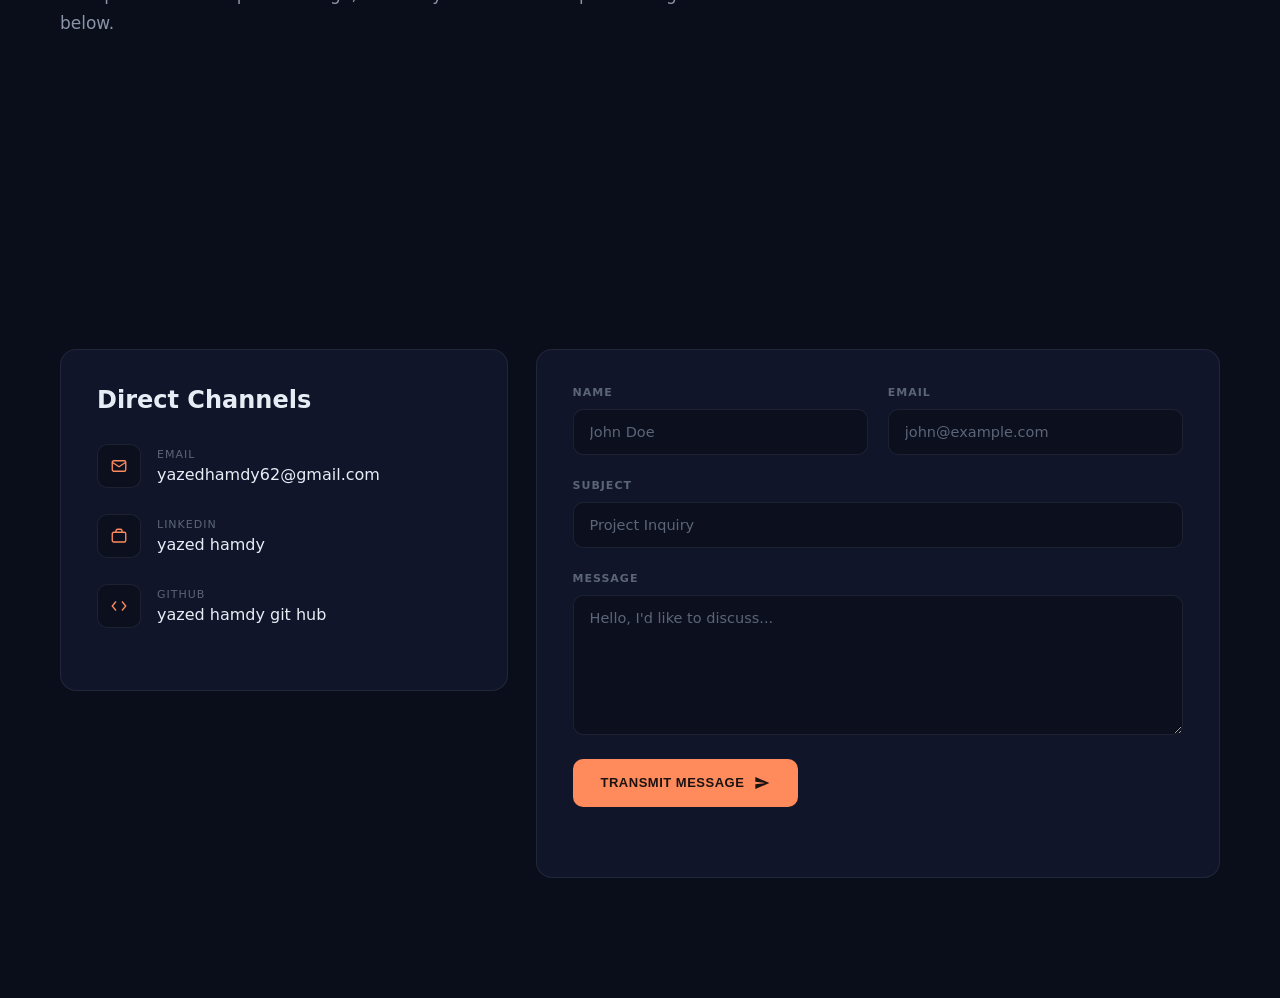
==== commit 12dcae6e: "Add files via upload" ====
--- a/index.html
+++ b/index.html
@@ -158,6 +158,35 @@
 
     <div class="works-grid">
 
+       <article class="work-card reveal">
+        <div class="work-preview">
+          <div class="browser-bar">
+            <span class="dot red"></span>
+            <span class="dot yellow"></span>
+            <span class="dot orange"></span>
+            <span class="url-bar">localhost:3000/vanta</span>
+          </div>
+          <div class="preview-body"><img src="./img/vanta/VANTA Minimalist Wordmark on Black.png" alt="College Rec System preview" class="work-img"></div>
+        </div>
+
+        <div class="work-info">
+          <div class="work-heading">
+            <h3>VANTA</h3>
+            
+          </div>
+          <p>VANTA is a concept online store for a high-fashion streetwear brand. It is a complete shopping experience...</p>
+          <div class="tags">
+             <span class="tag">html</span>
+            <span class="tag">css</span>
+            <span class="tag">js</span>
+            <span class="tag">supabase</span>
+          </div>
+             <a href="./vanta.html" class="btn-primary work-details-btn">
+            Details <span class="arrow">→</span>
+          </a>
+        </div>
+      </article>
+
       <article class="work-card reveal">
         <div class="work-preview">
           <div class="browser-bar">
@@ -337,6 +366,7 @@
              <span class="tag">html</span>
             <span class="tag">css</span>
             <span class="tag">js</span>
+            <span class="tag">supabase</span>
           </div>
              <a href="./SGIN IN BACKEND.html" class="btn-primary work-details-btn">
             Details <span class="arrow">→</span>
@@ -369,6 +399,10 @@
           <li class="skill-item">CSS</li>
           <li class="skill-item">JavaScript</li>
           <li class="skill-item">Responsive design</li>
+          <li class="skill-item">BACKEND</li>
+          <li class="skill-item">LARAVEL</li>
+          <li class="skill-item">PHP</li>
+          <li class="skill-item">REACT</li>
         </ul>
       </article>
 
@@ -382,6 +416,7 @@
           <li class="skill-item">Excel</li>
           <li class="skill-item">Power BI</li>
           <li class="skill-item">Python</li>
+           <li class="skill-item">PANDAS</li>
         </ul>
       </article>
 
@@ -394,6 +429,8 @@
           <li class="skill-item">Figma</li>
           <li class="skill-item">Git &amp; GitHub</li>
           <li class="skill-item">VS Code</li>
+           <li class="skill-item">SUPABASE</li>
+            <li class="skill-item">FIREBASE</li>
         </ul>
       </article>
       
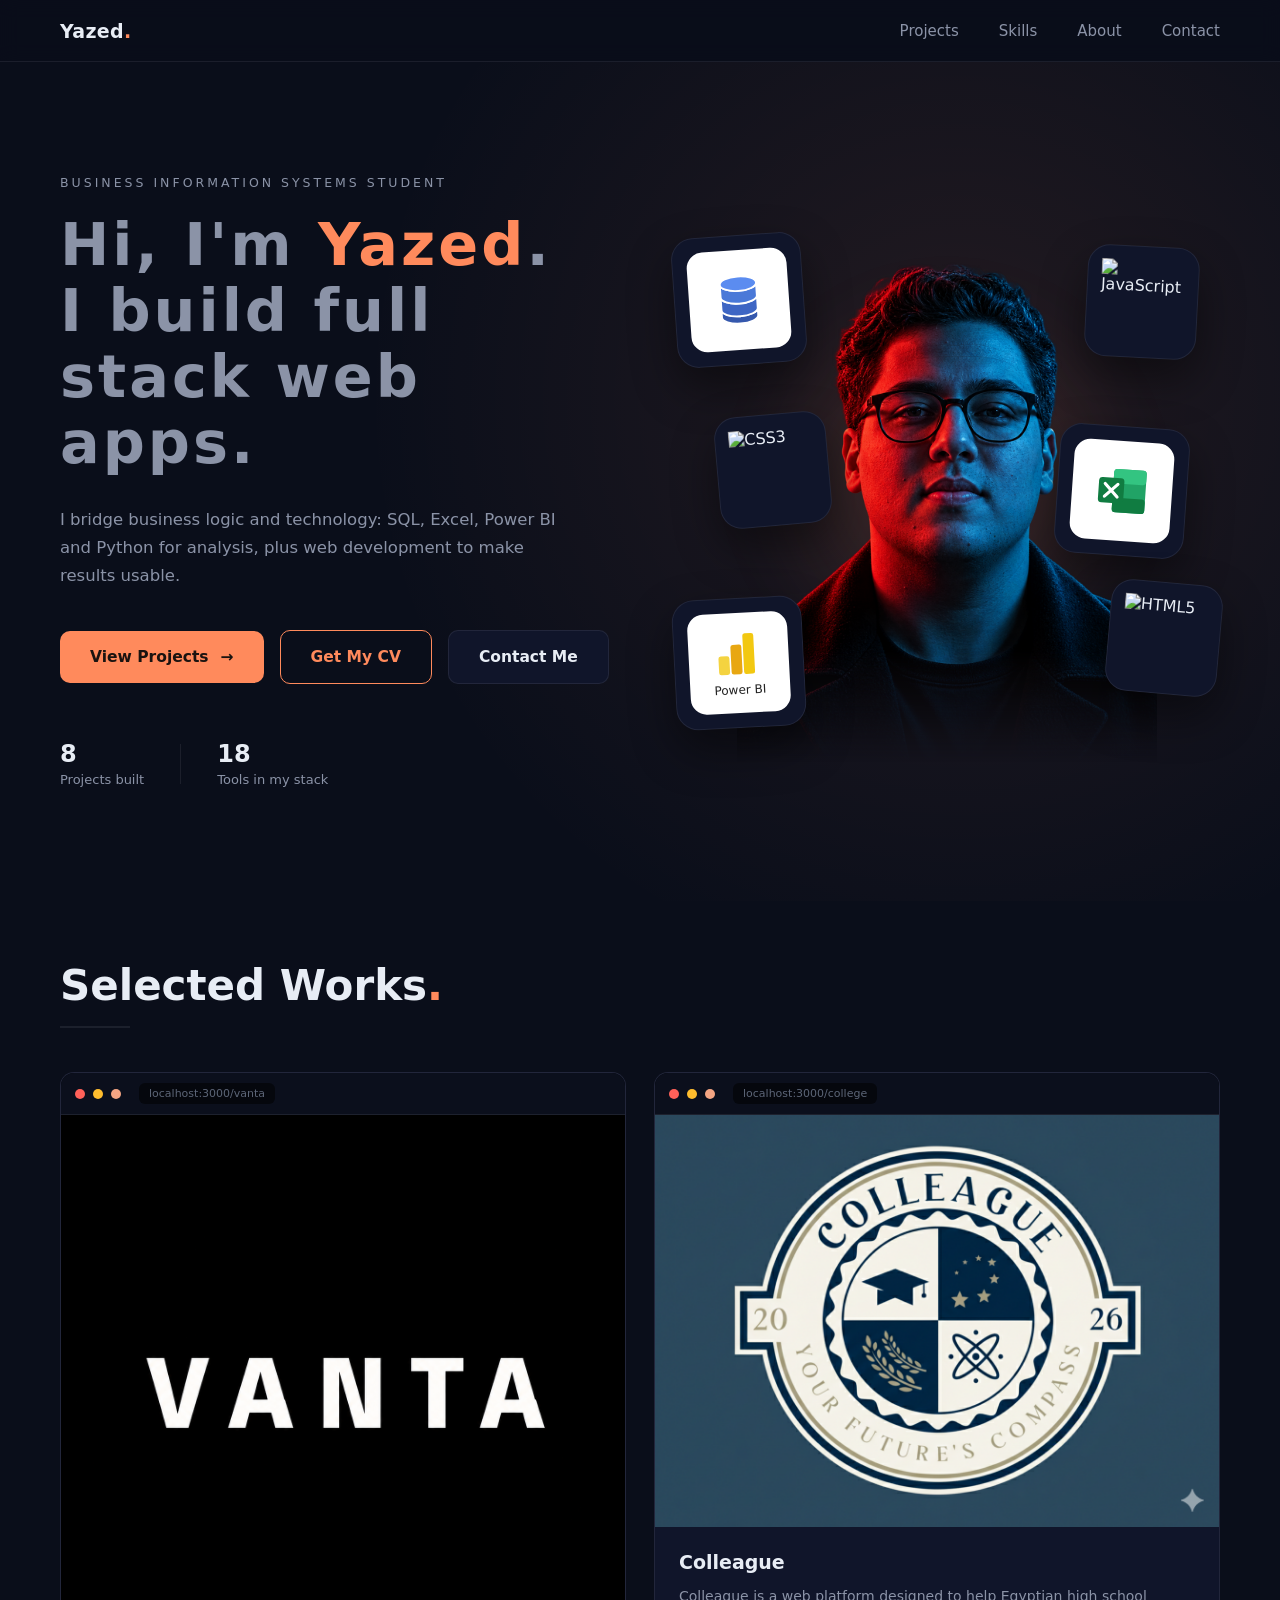
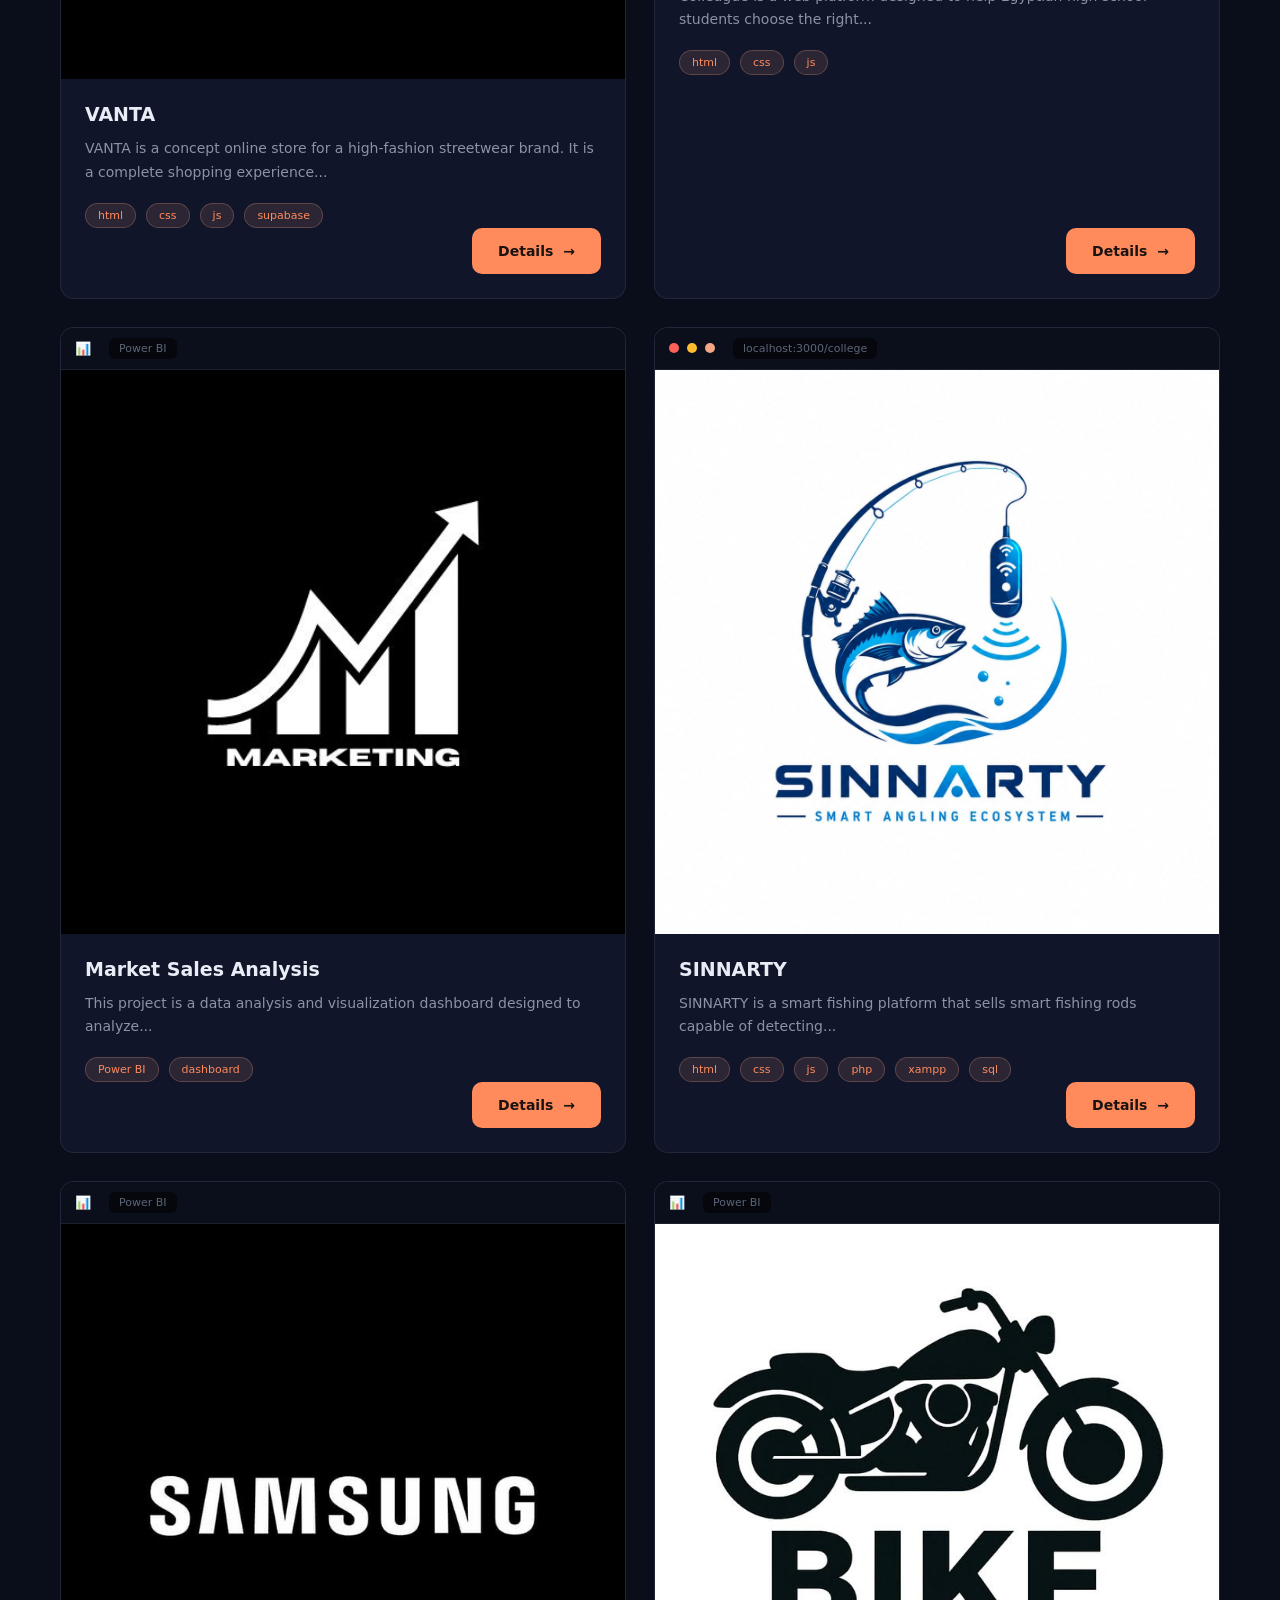
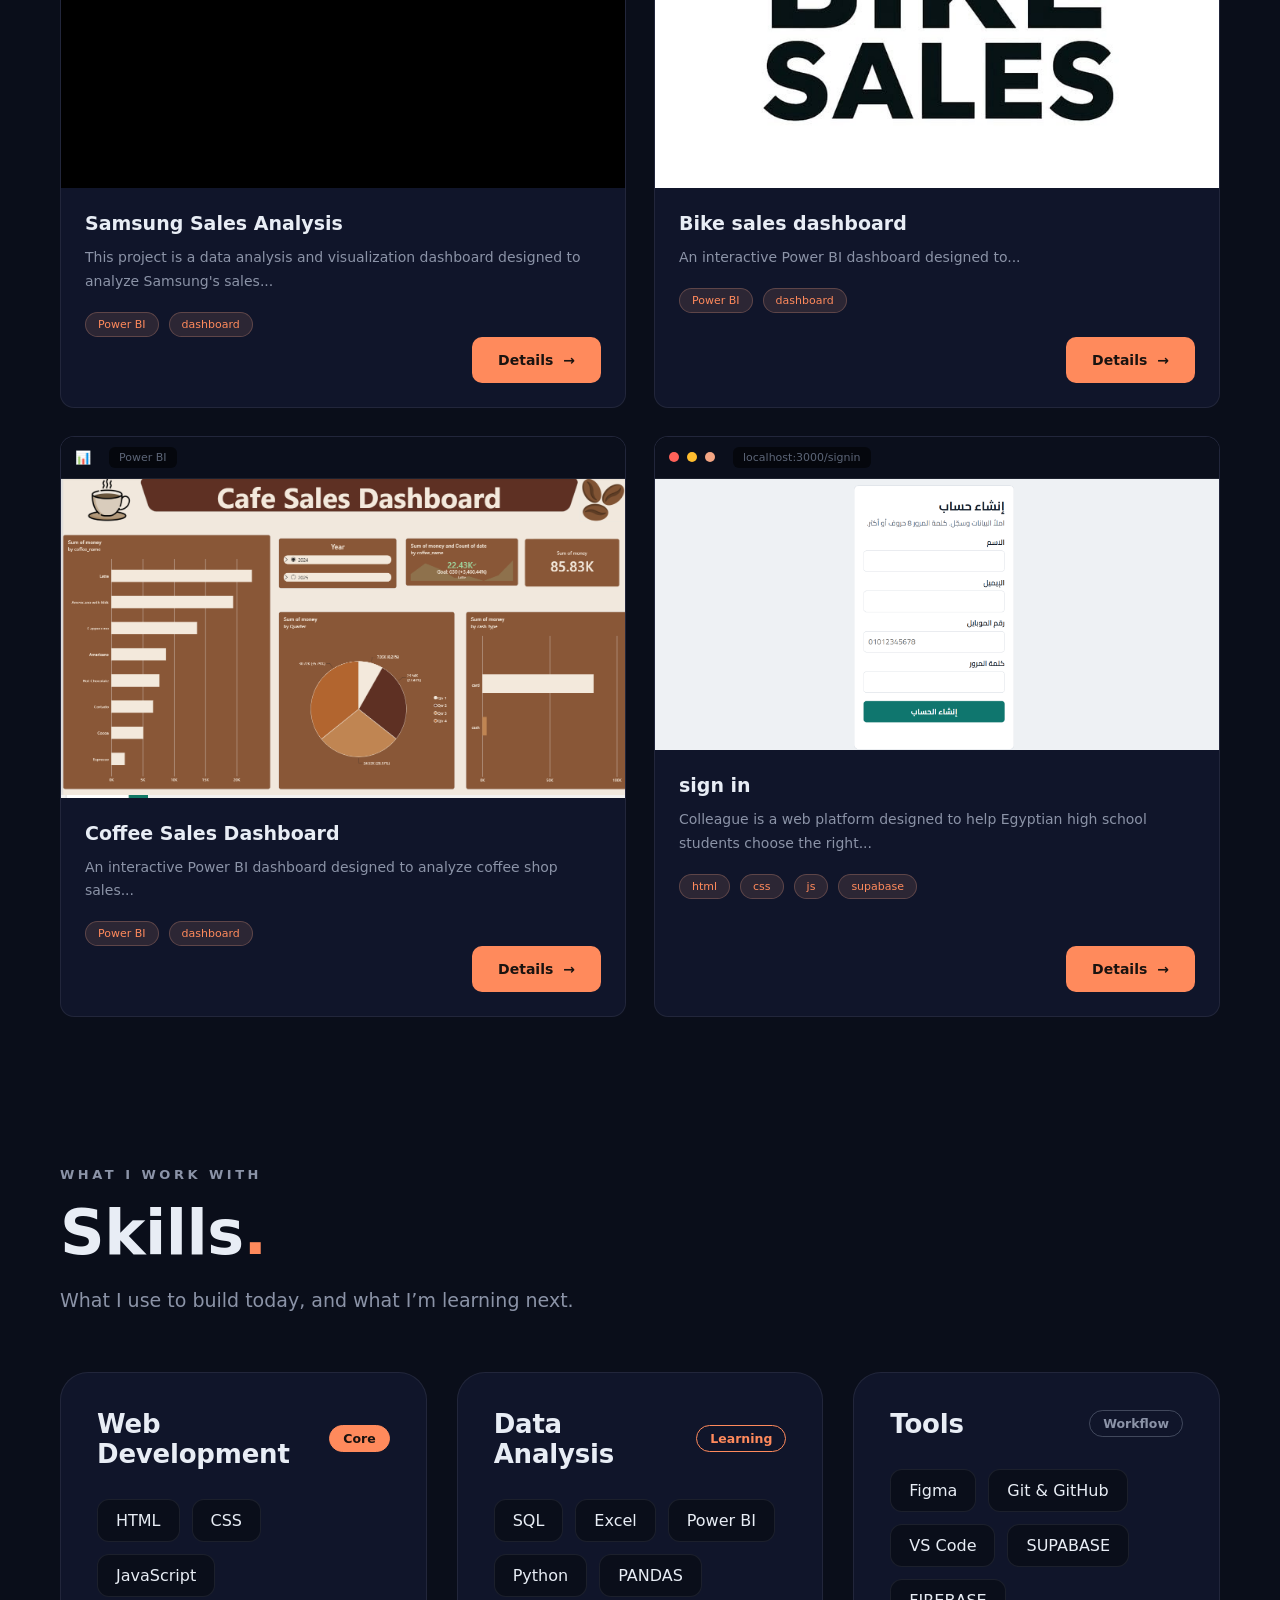
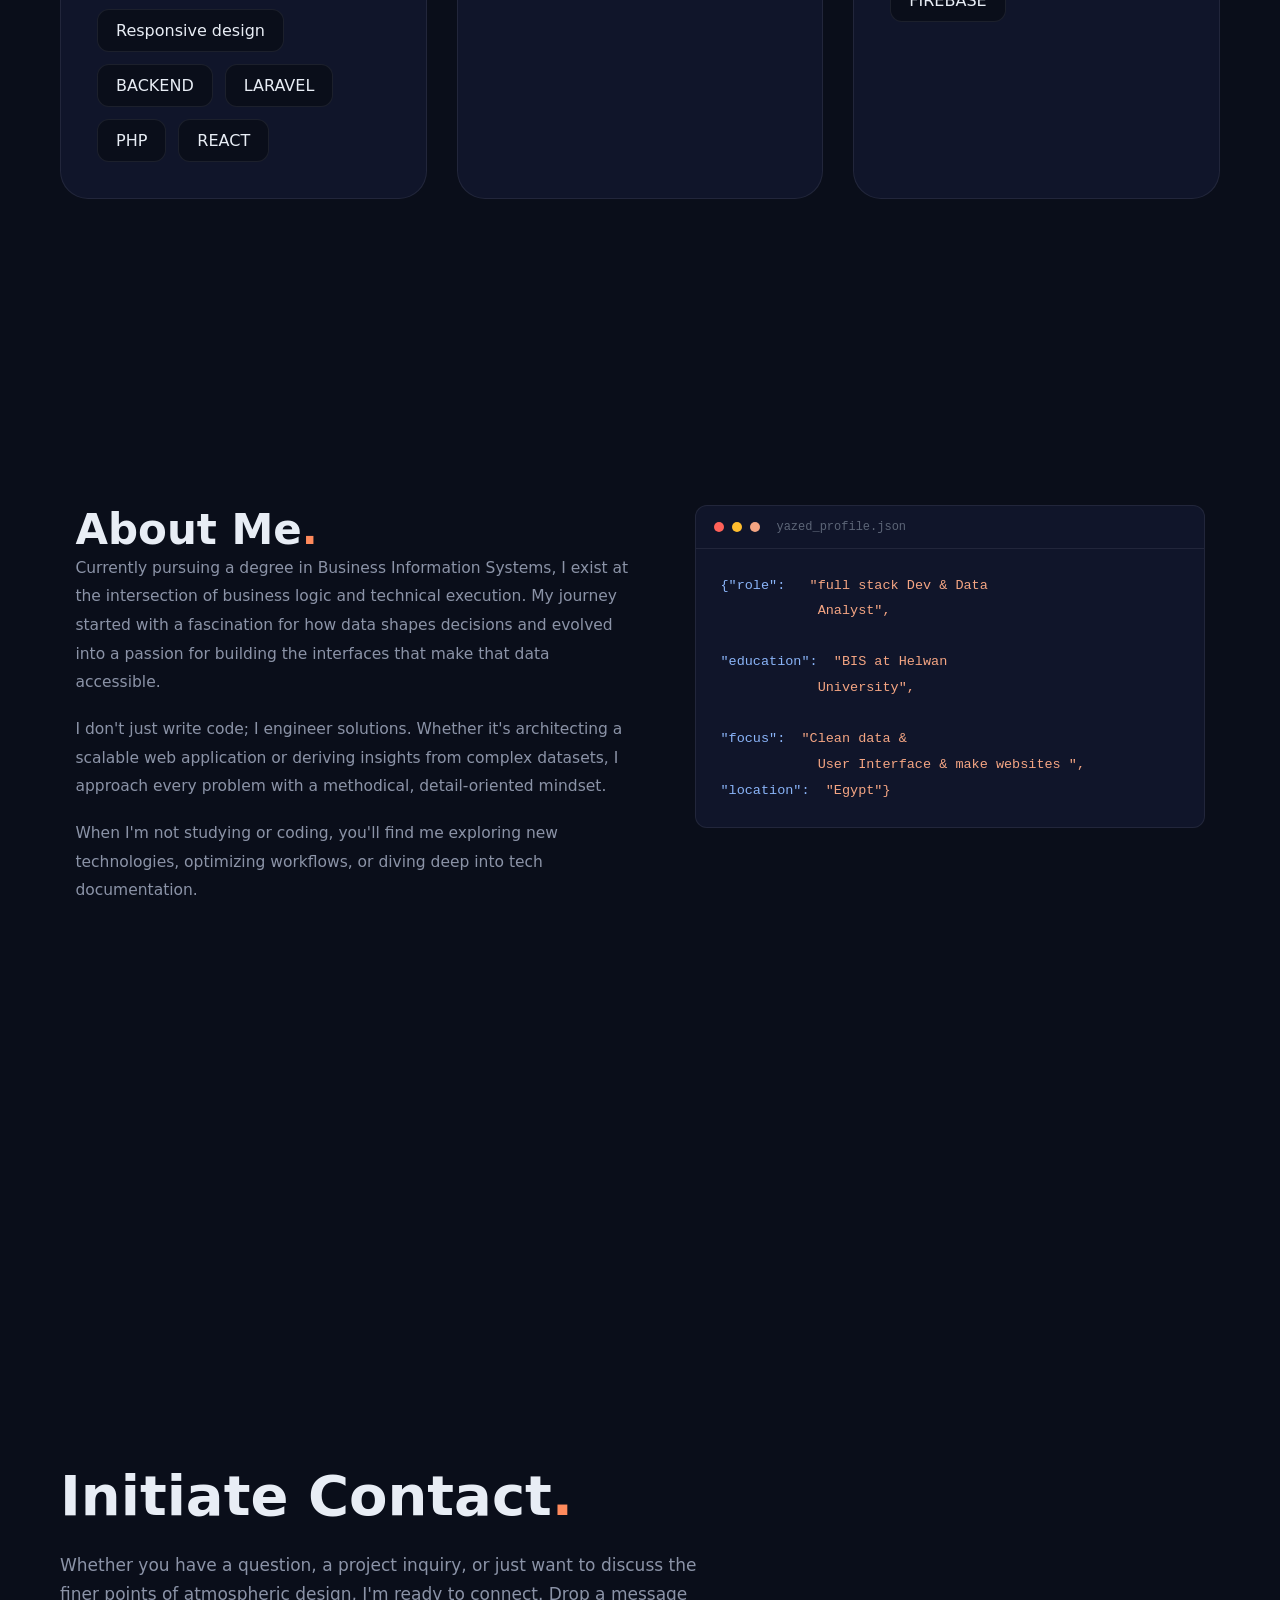
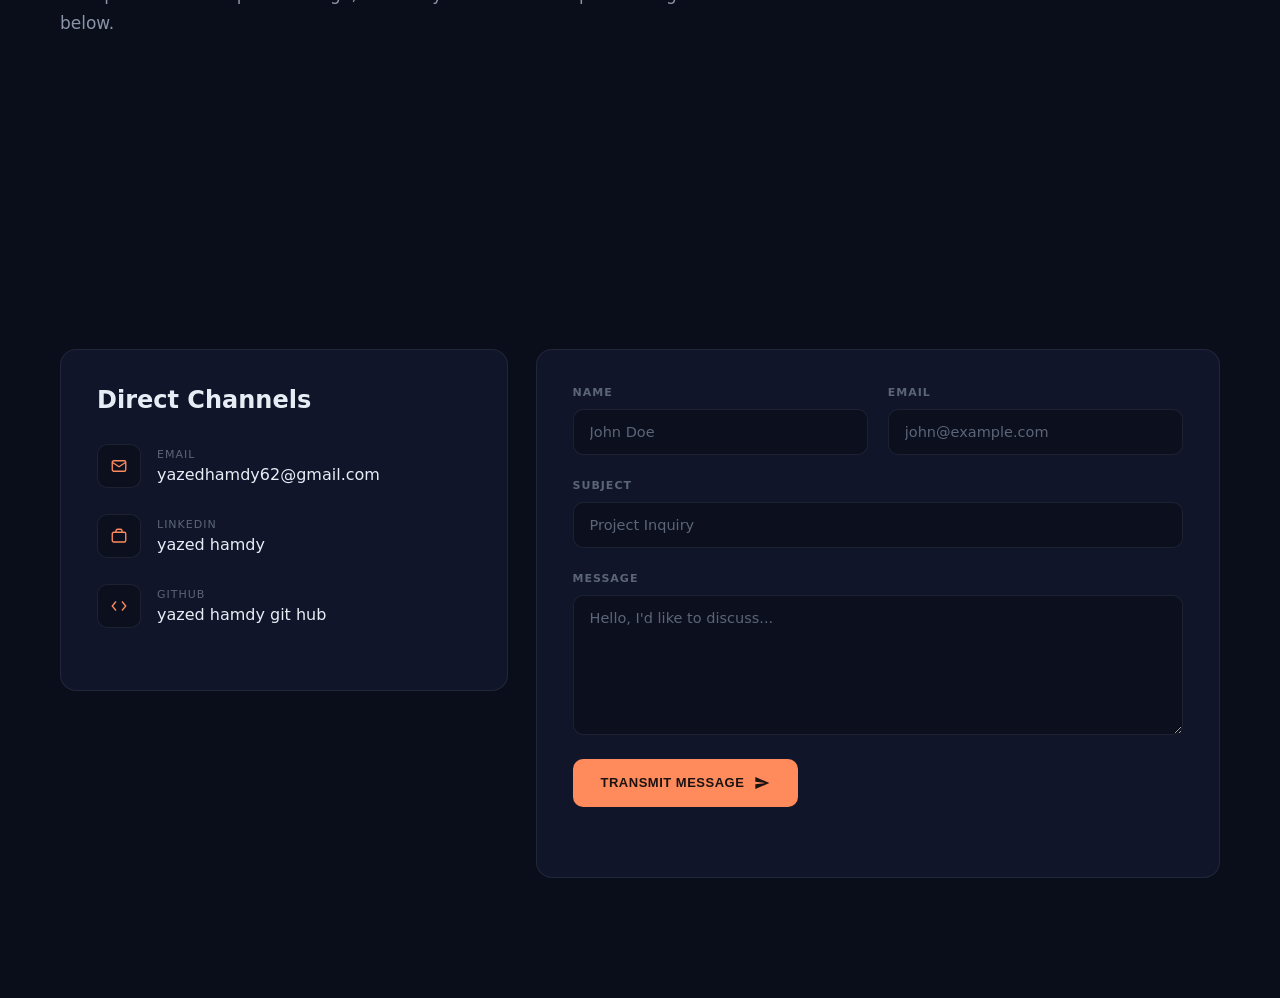
==== commit 1738bb51: "Update index.html fix about me" ====
--- a/index.html
+++ b/index.html
@@ -469,7 +469,7 @@
             <span class="dot orange"></span>
             <span class="file-name">yazed_profile.json</span>
           </div>
-          <pre class="code-body"><span class="key">{"role":</span>   <span class="str">"front-end Dev &amp; Data
+          <pre class="code-body"><span class="key">{"role":</span>   <span class="str">"full stack Dev &amp; Data
             Analyst",</span>
 
 <span class="key">"education":</span>  <span class="str">"BIS at Helwan
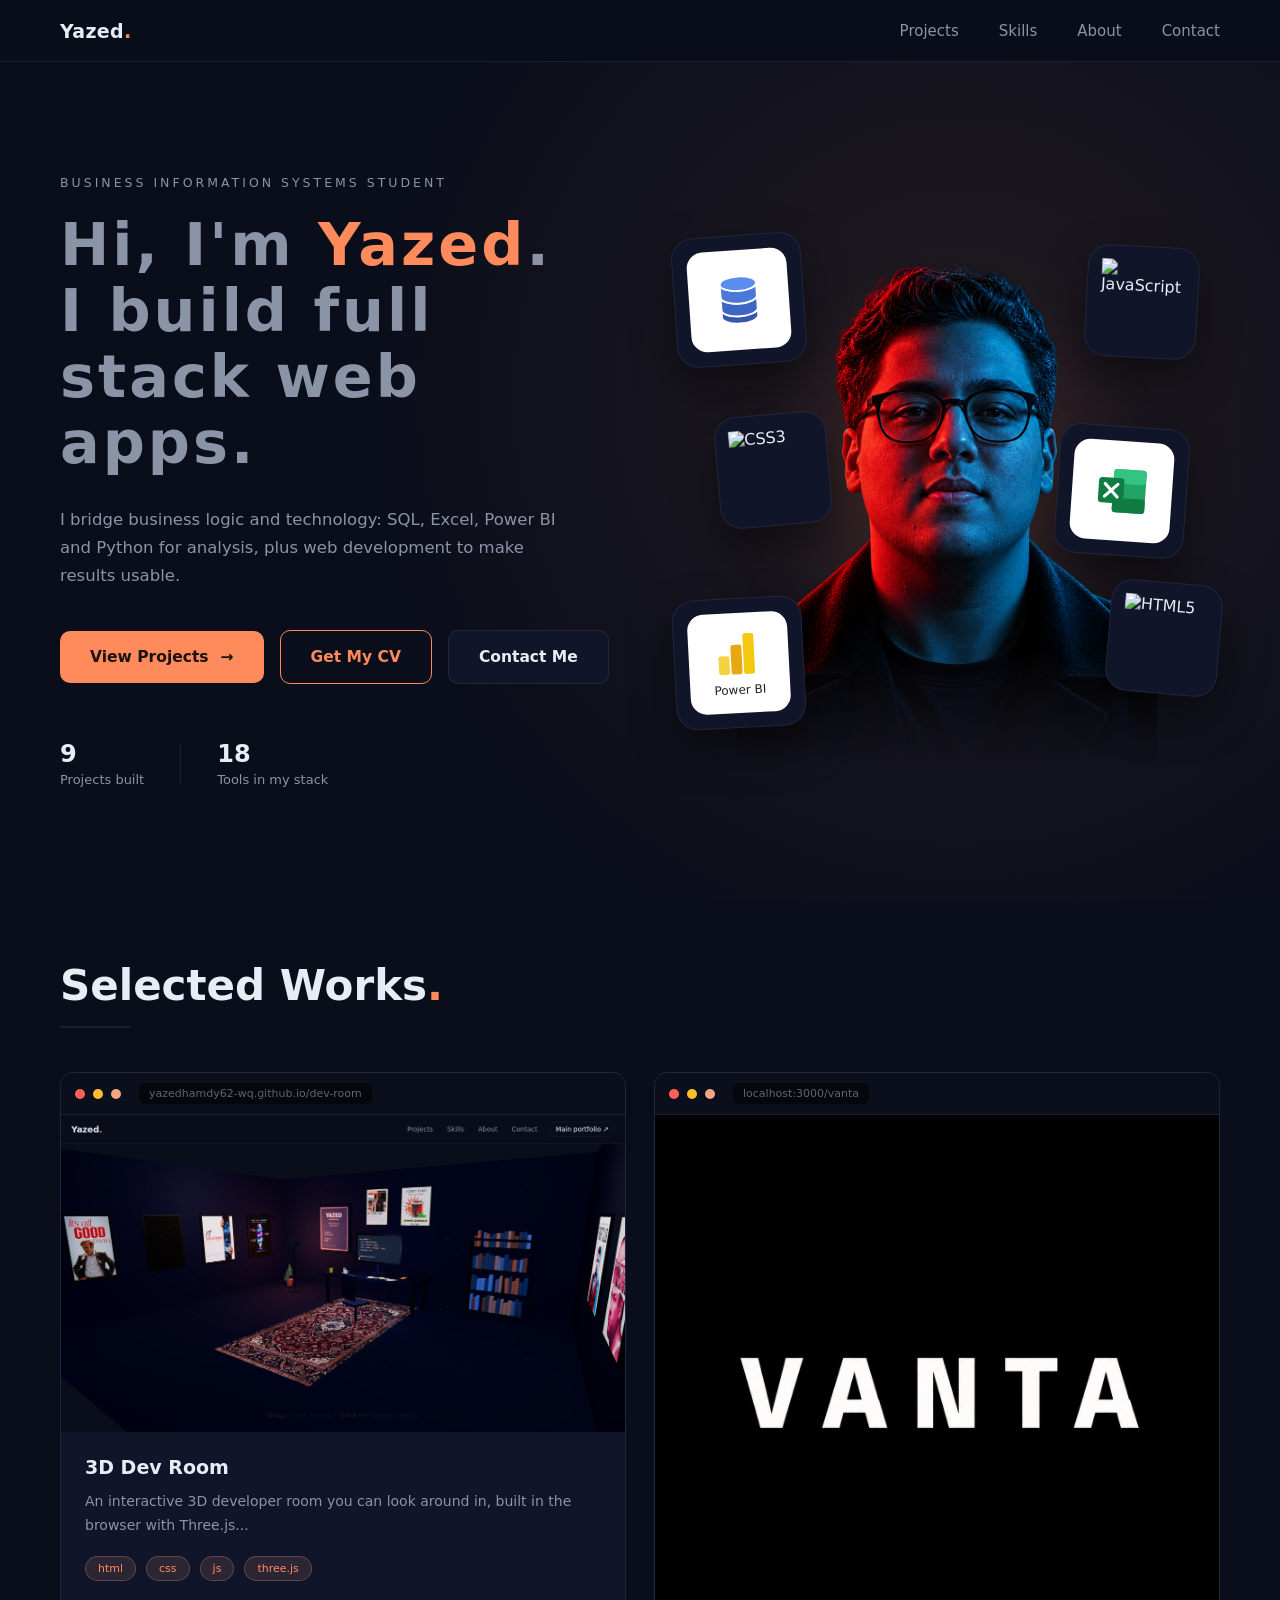
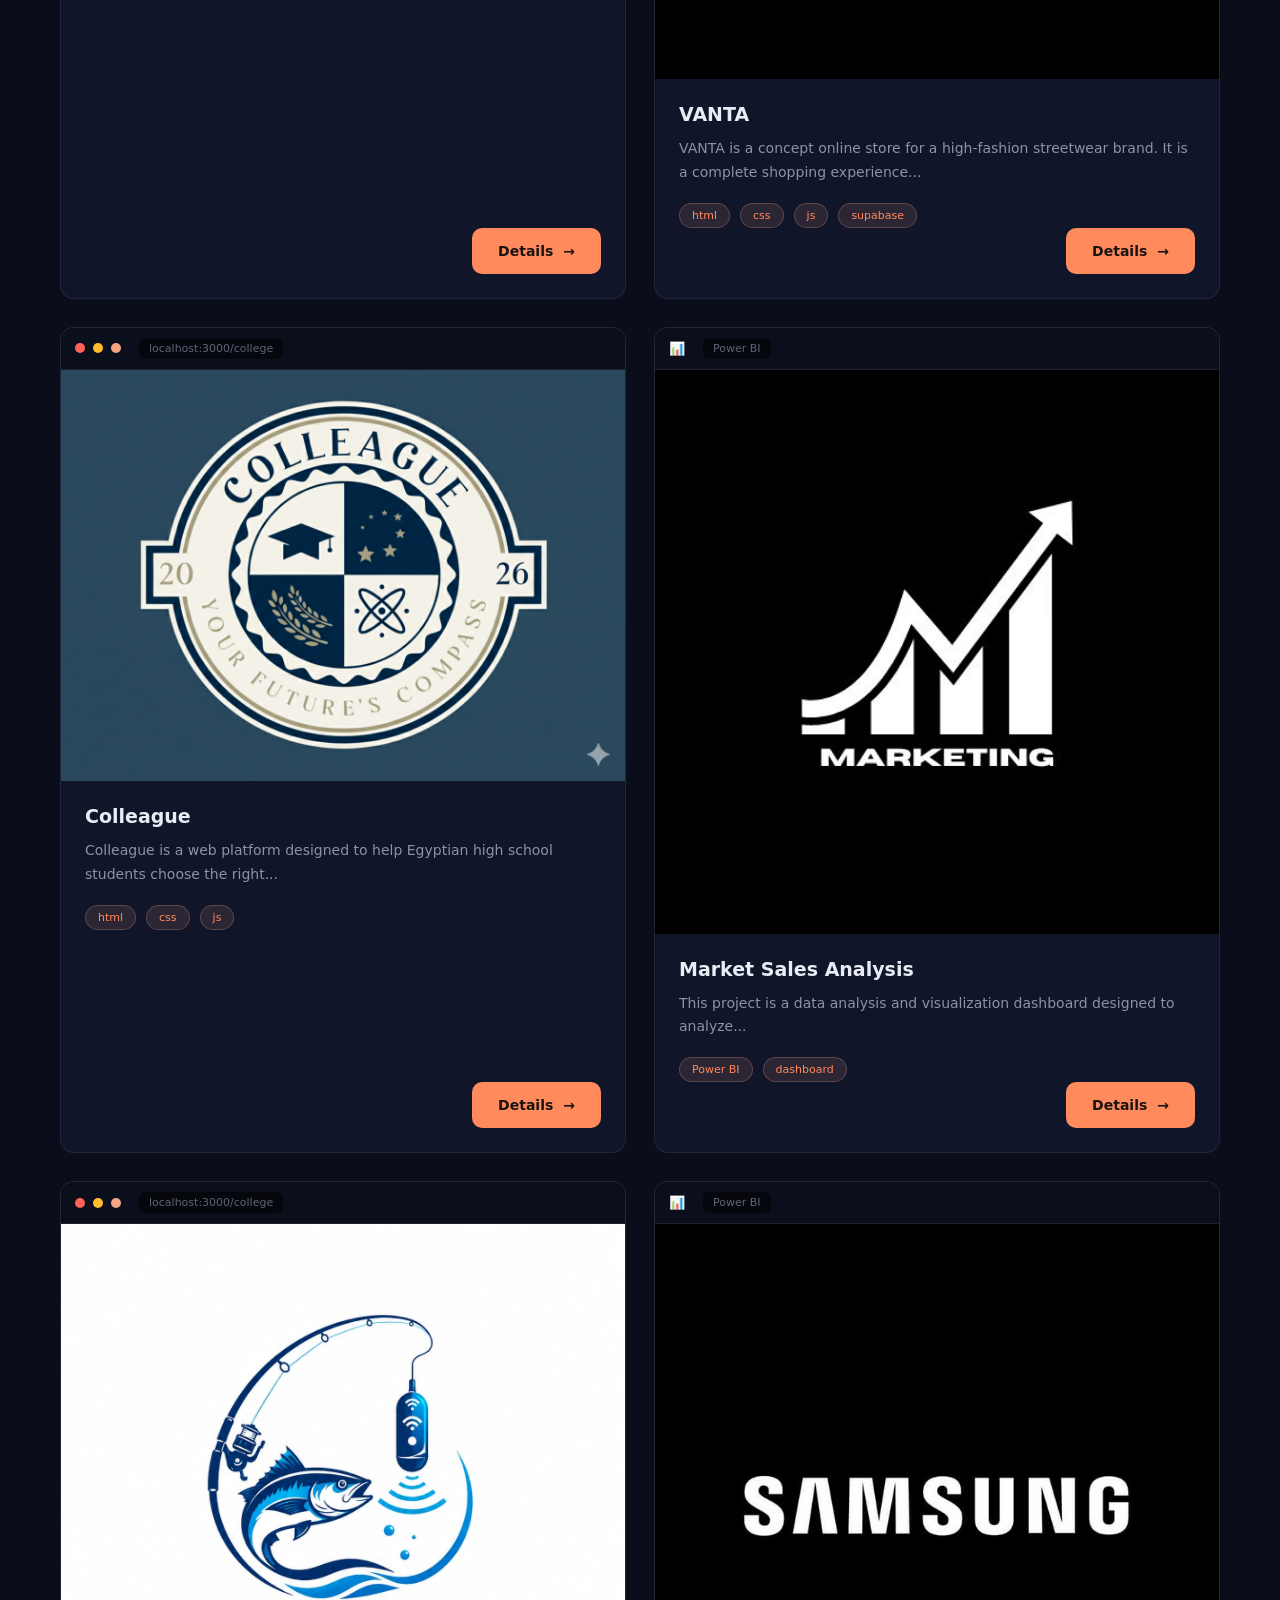
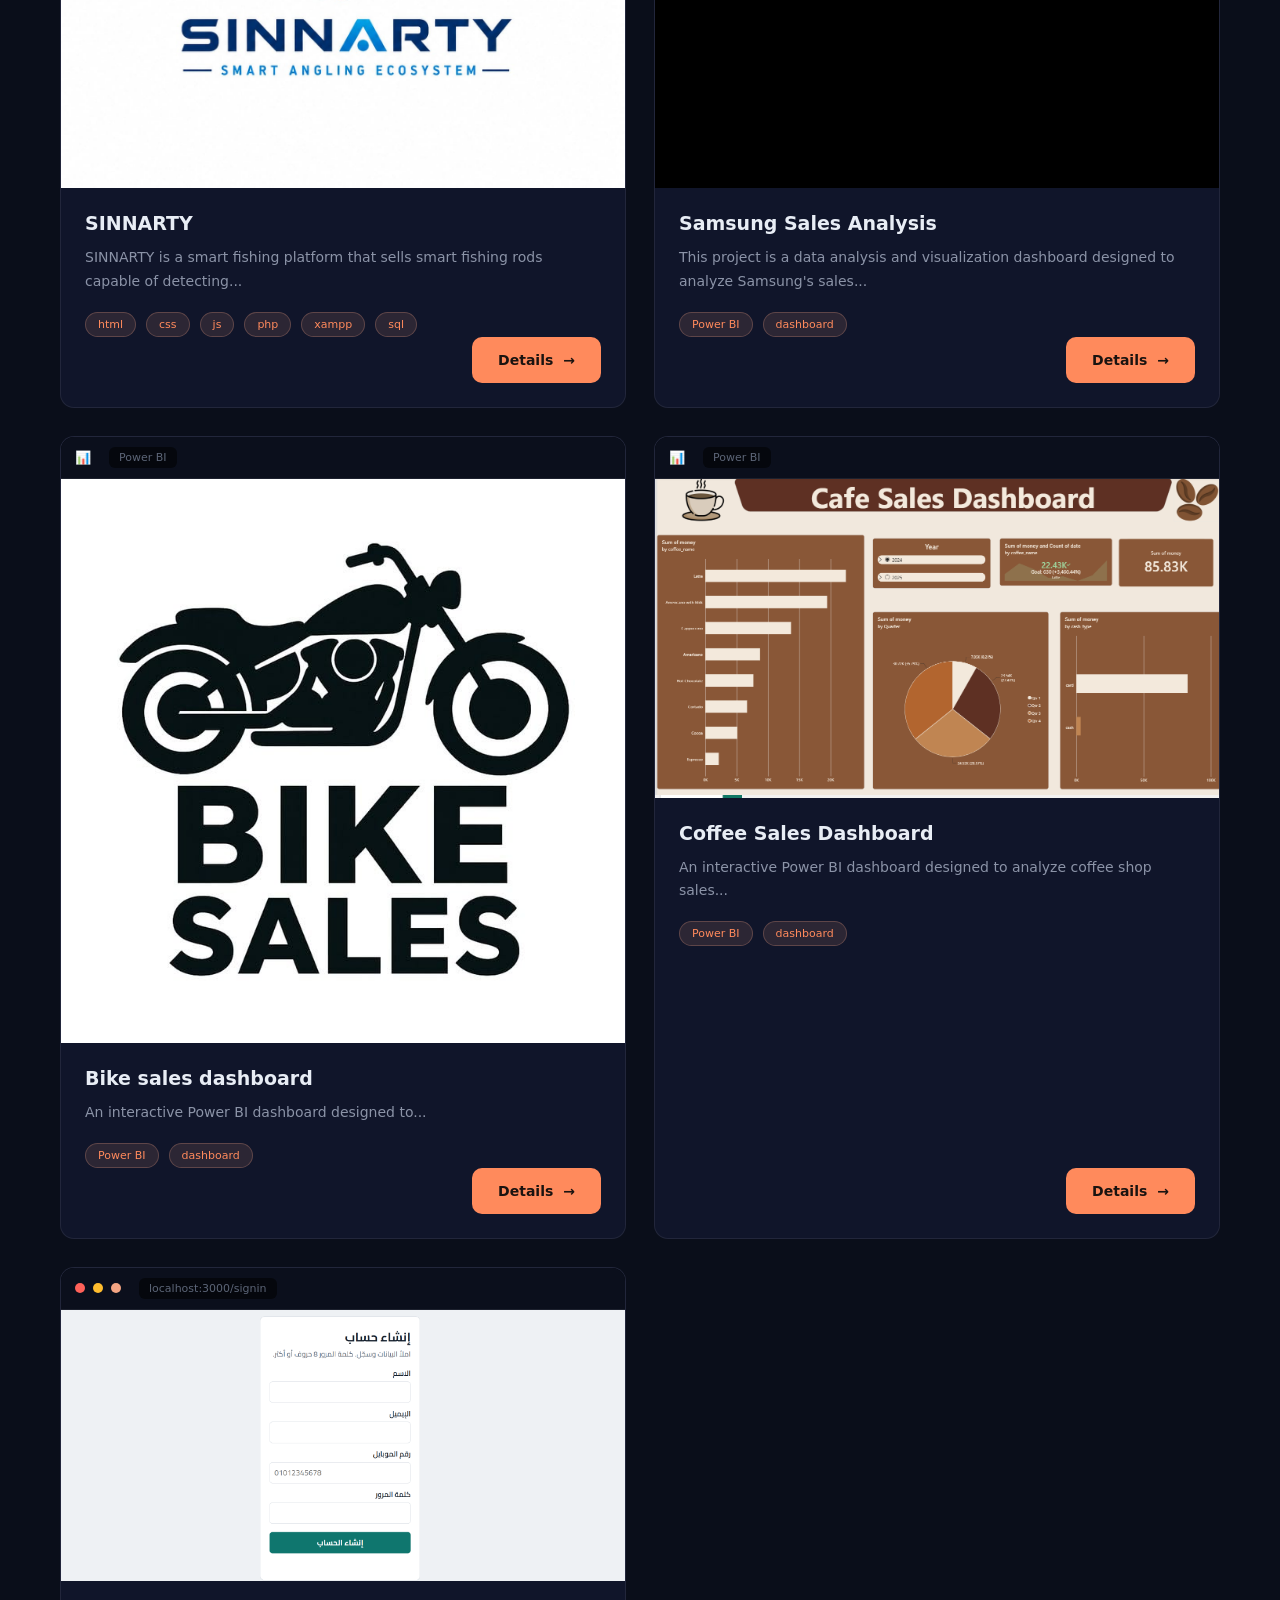
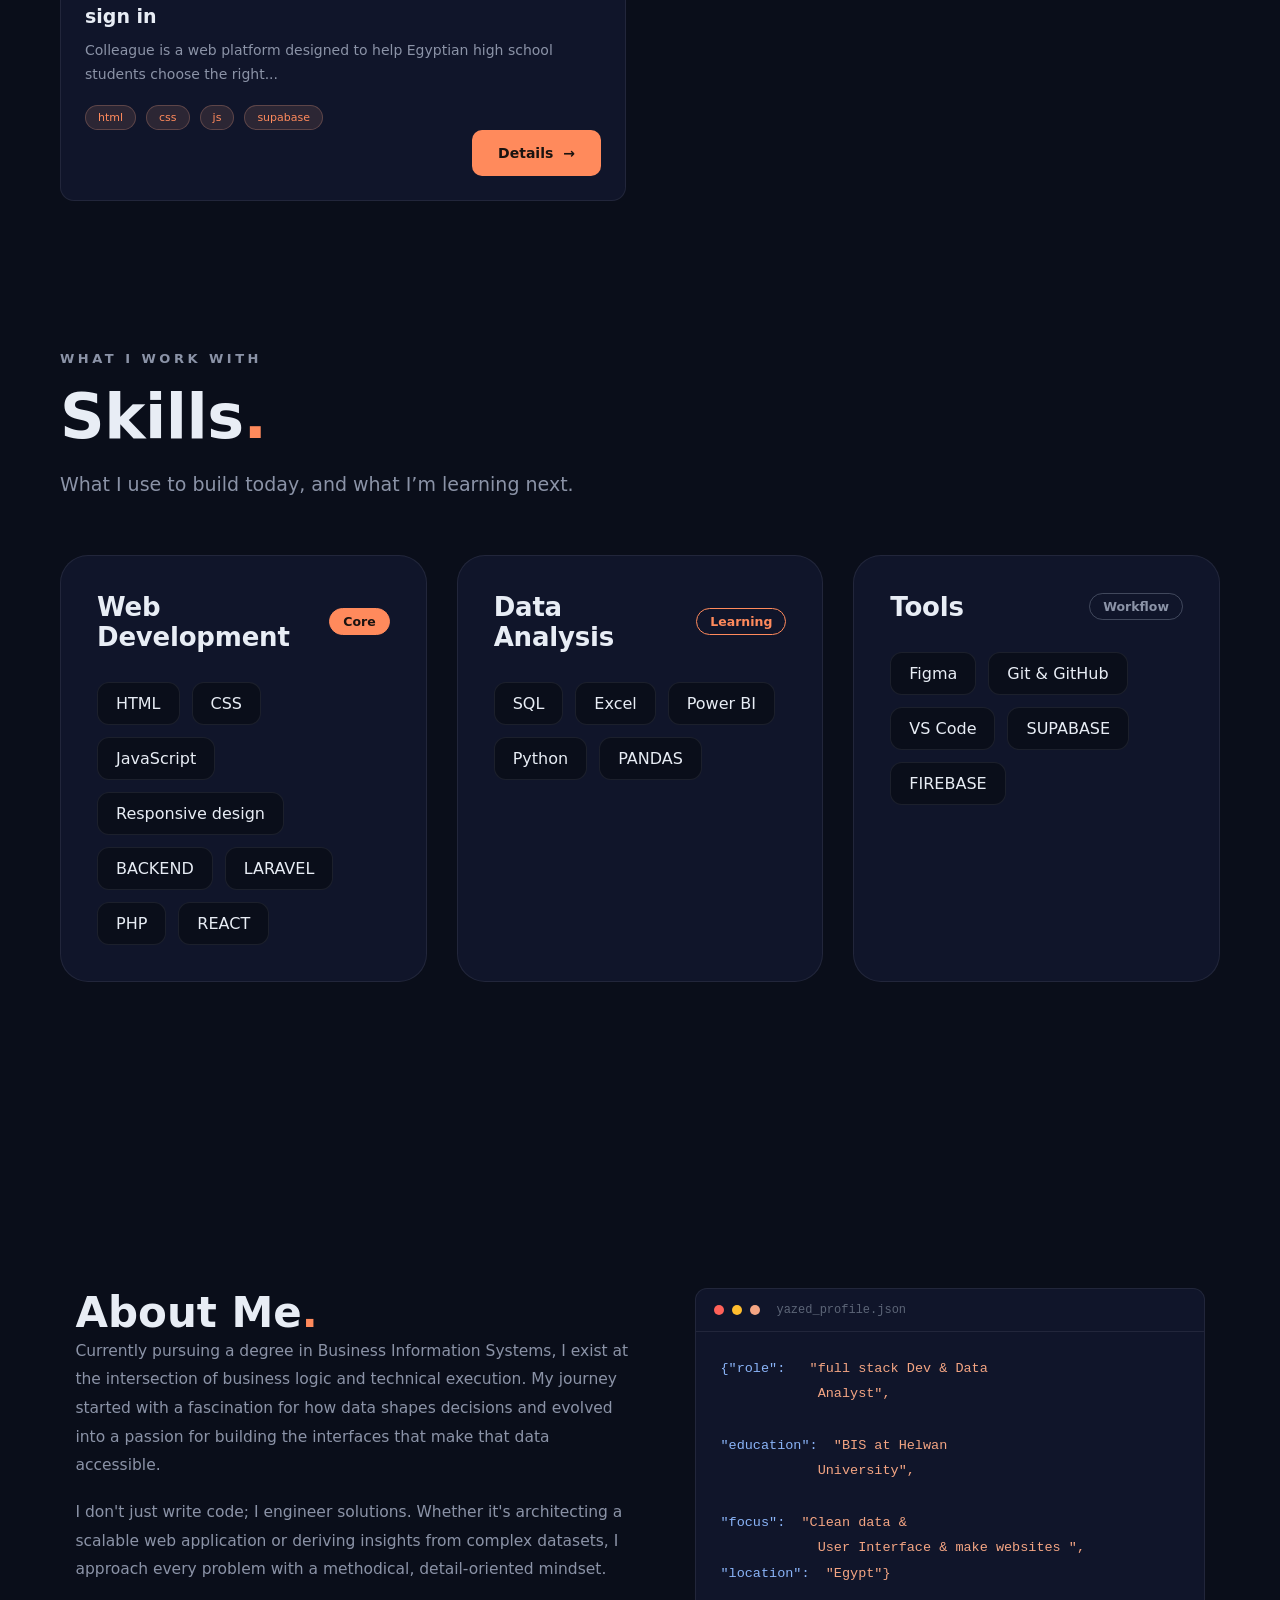
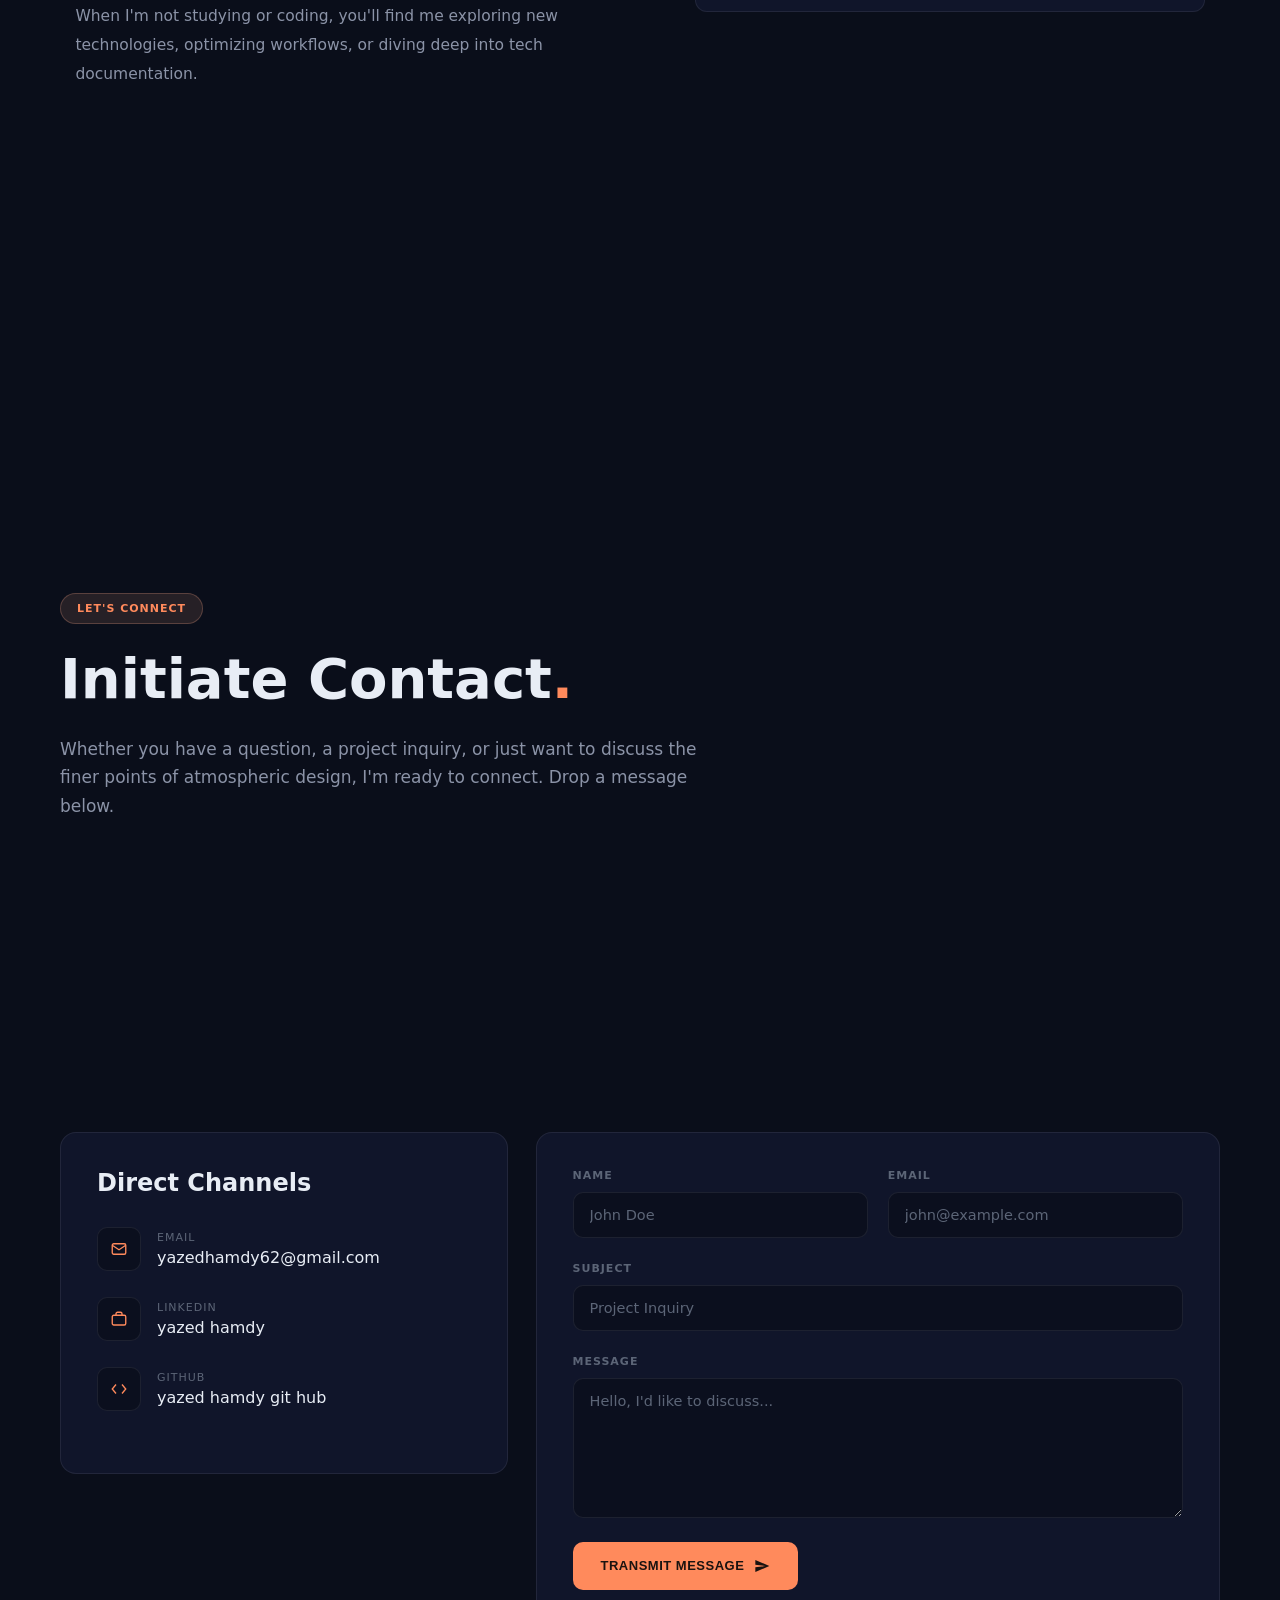
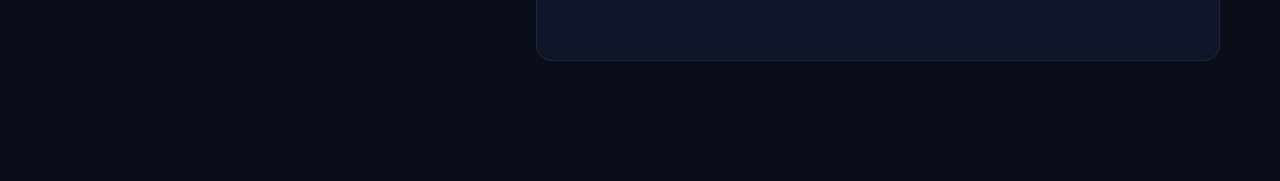
==== commit 961b4e64: "Update index.html" ====
--- a/index.html
+++ b/index.html
@@ -157,6 +157,34 @@
     <h2 class="section-title reveal">Selected Works<span class="accent">.</span></h2>
 
     <div class="works-grid">
+
+       <article class="work-card reveal">
+        <div class="work-preview">
+          <div class="browser-bar">
+            <span class="dot red"></span>
+            <span class="dot yellow"></span>
+            <span class="dot orange"></span>
+            <span class="url-bar">yazedhamdy62-wq.github.io/dev-room</span>
+          </div>
+          <div class="preview-body"><img src="./img/devroom/1-room.png" alt="3D Dev Room preview" class="work-img"></div>
+        </div>
+
+        <div class="work-info">
+          <div class="work-heading">
+            <h3>3D Dev Room</h3>
+          </div>
+          <p>An interactive 3D developer room you can look around in, built in the browser with Three.js...</p>
+          <div class="tags">
+            <span class="tag">html</span>
+            <span class="tag">css</span>
+            <span class="tag">js</span>
+            <span class="tag">three.js</span>
+          </div>
+          <a href="./devroom.html" class="btn-primary work-details-btn">
+            Details <span class="arrow">→</span>
+          </a>
+        </div>
+      </article>
 
        <article class="work-card reveal">
         <div class="work-preview">
@@ -580,4 +608,4 @@
 
 <script src="./js/home.js"></script>
 </body>
-</html>+</html>
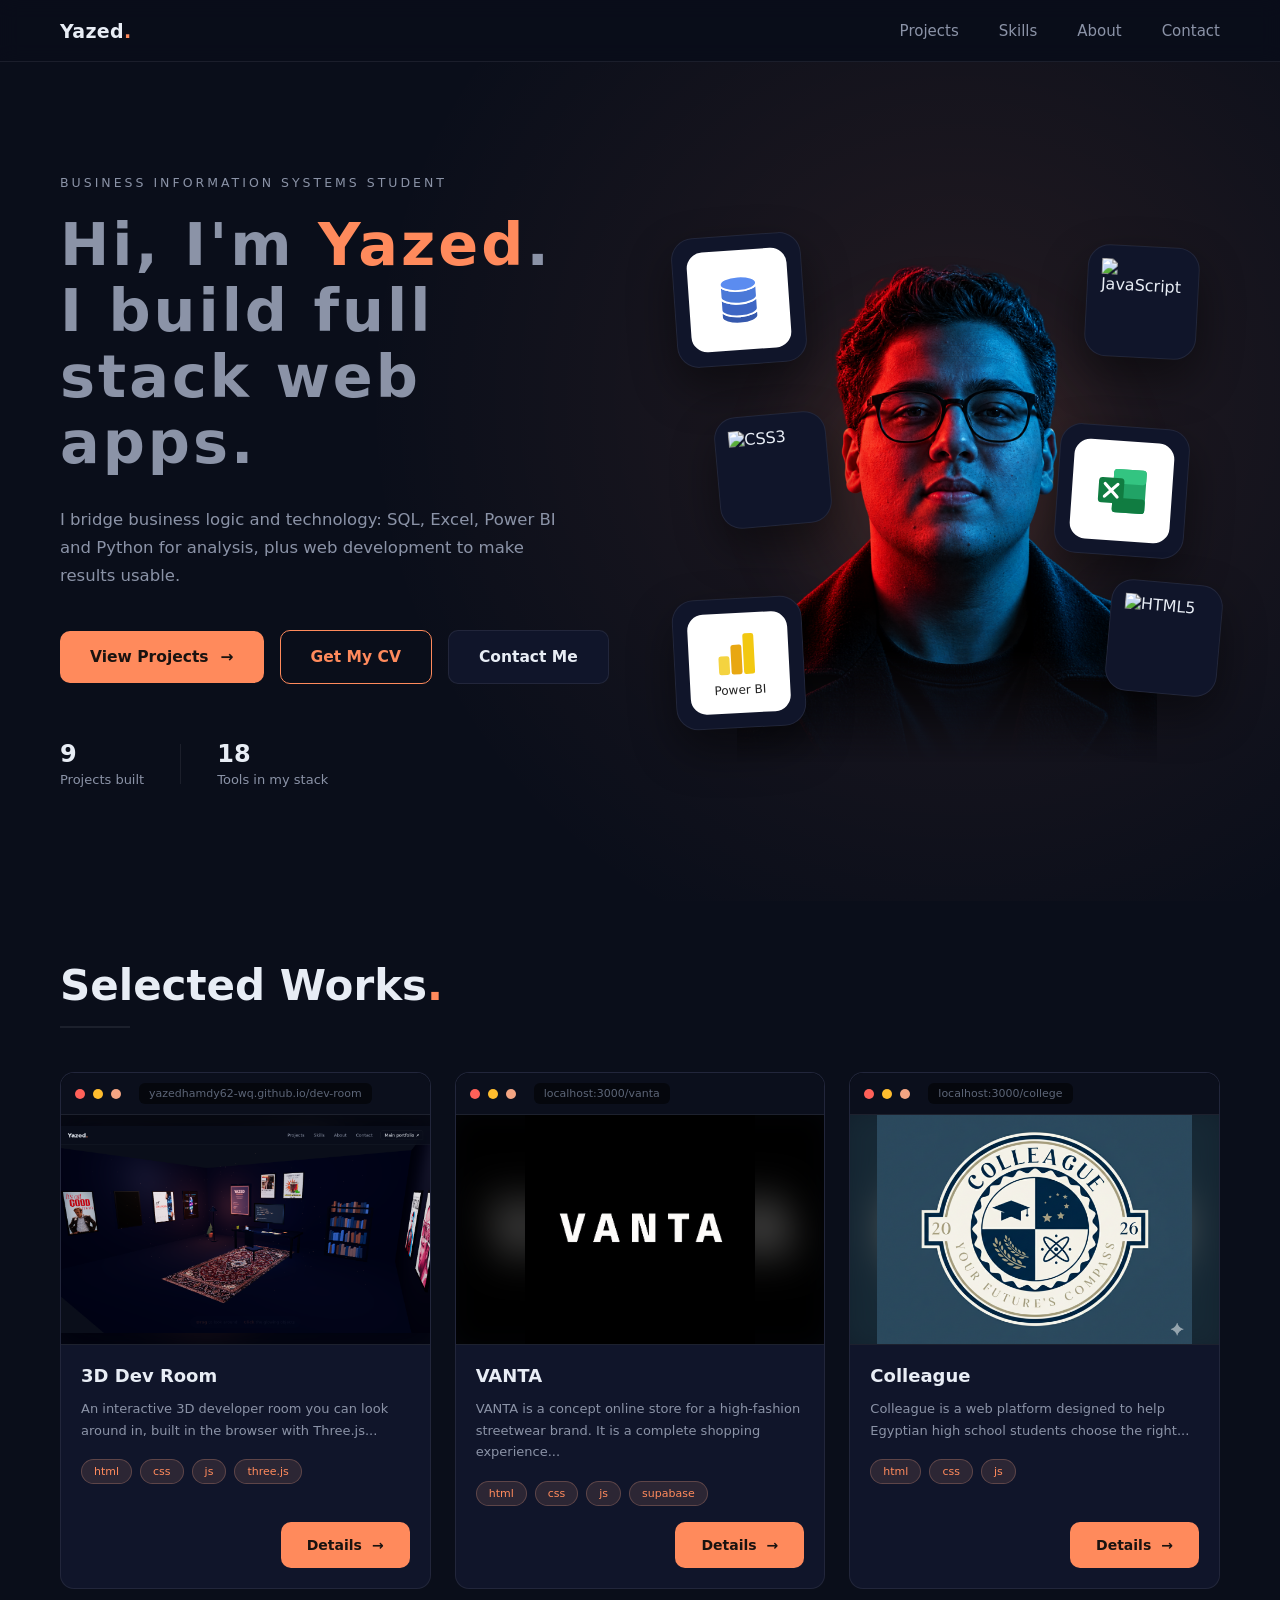
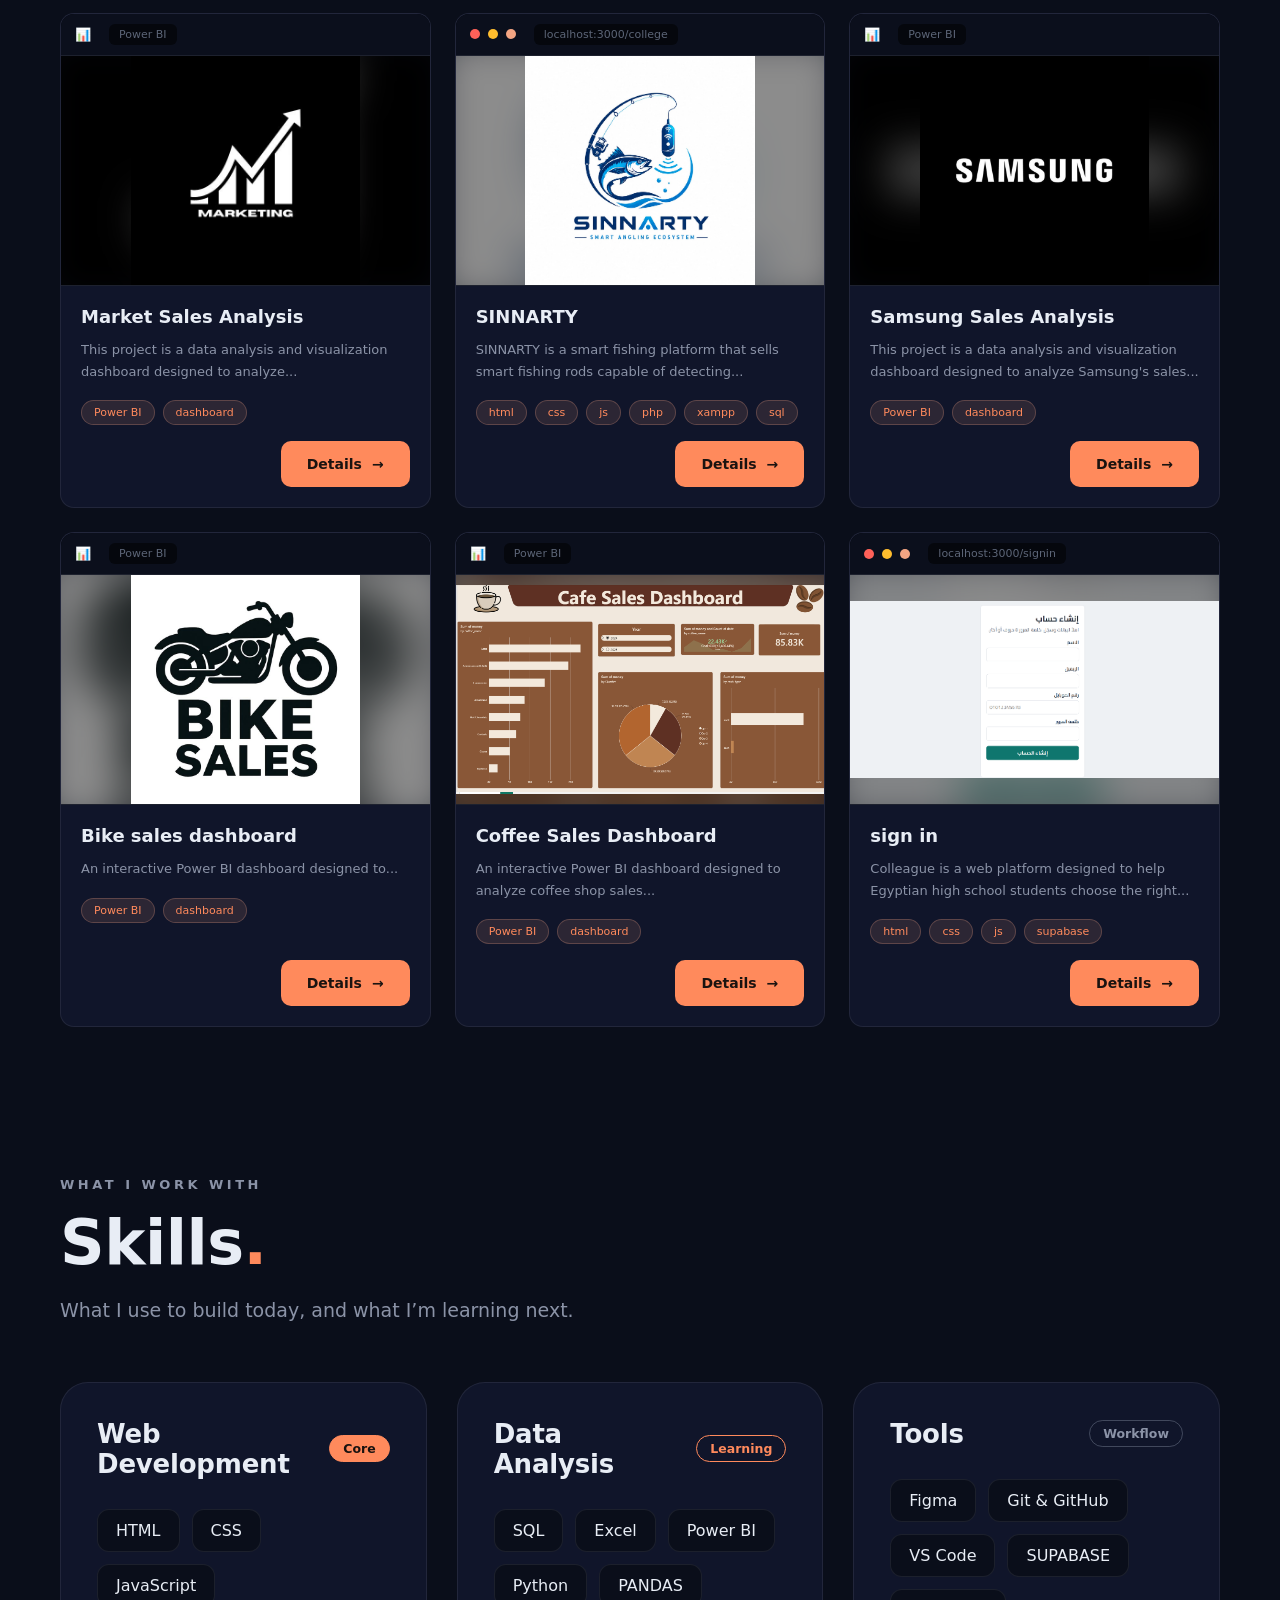
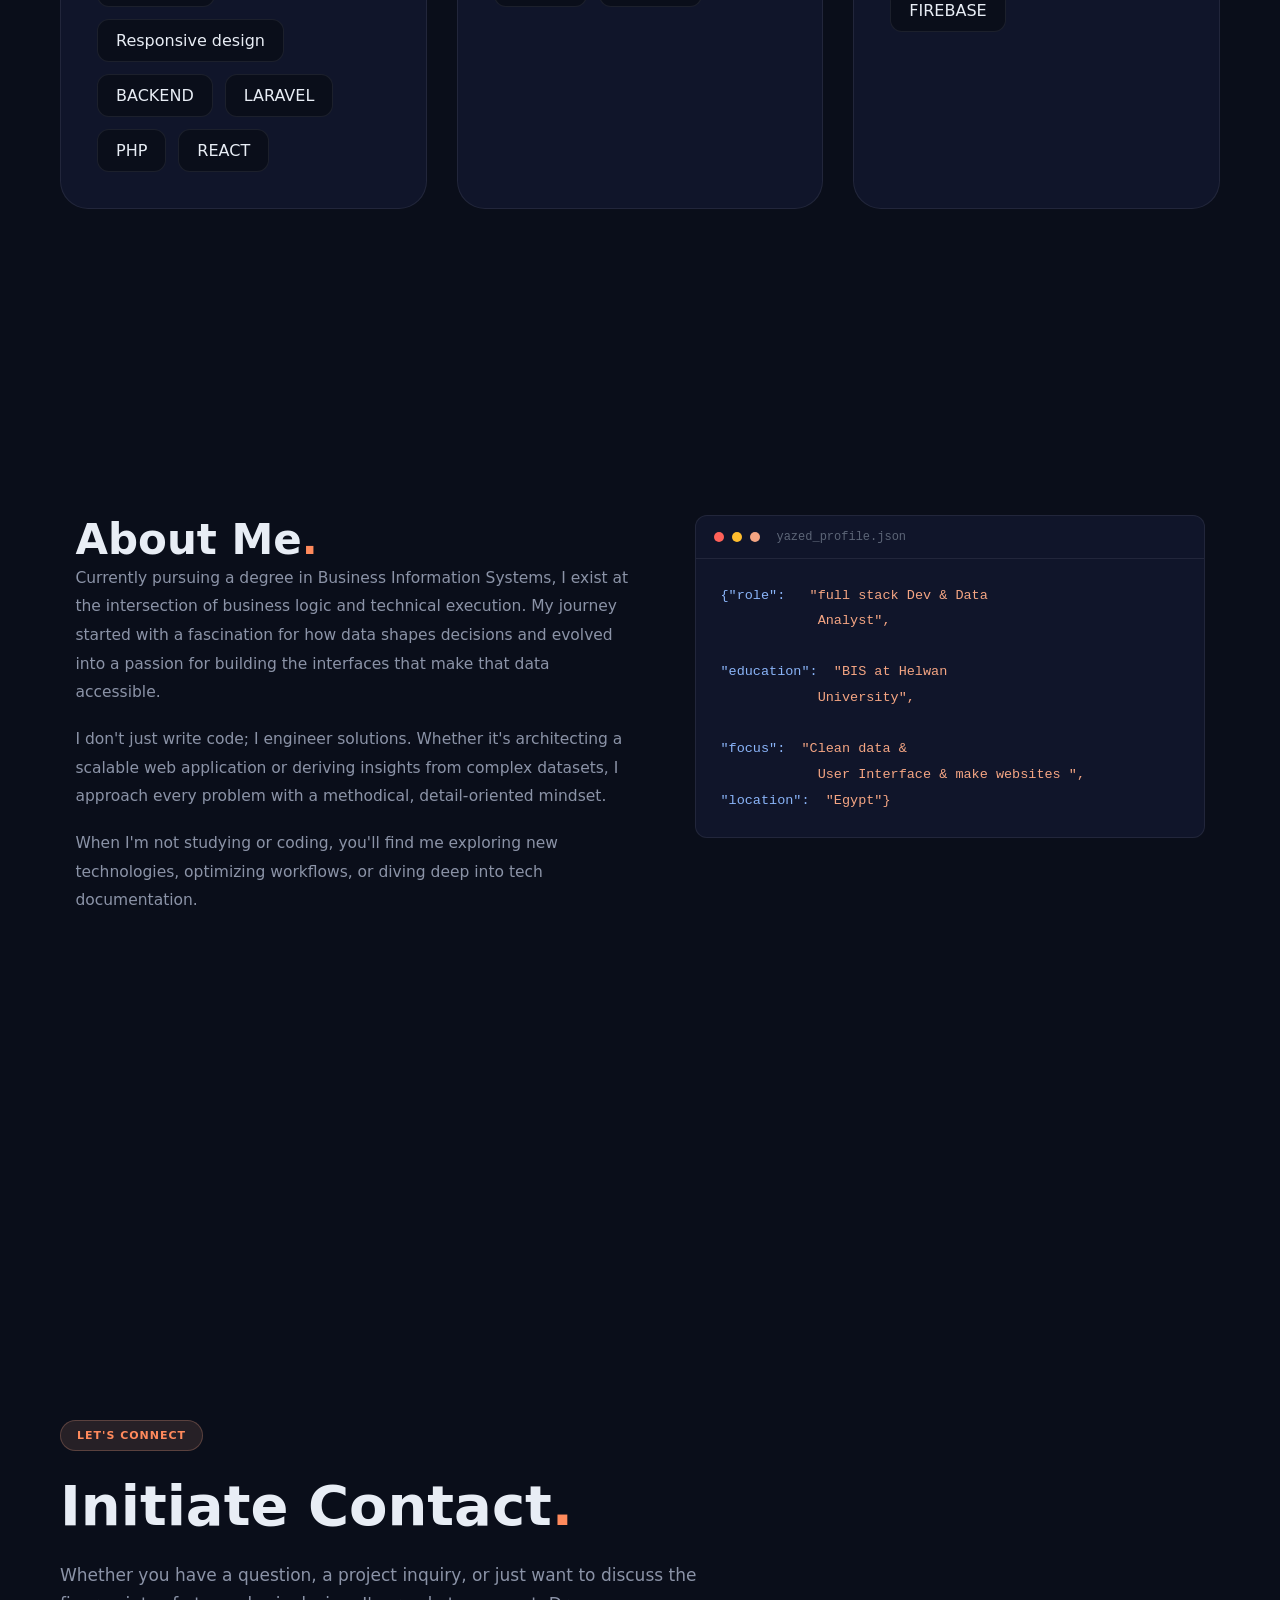
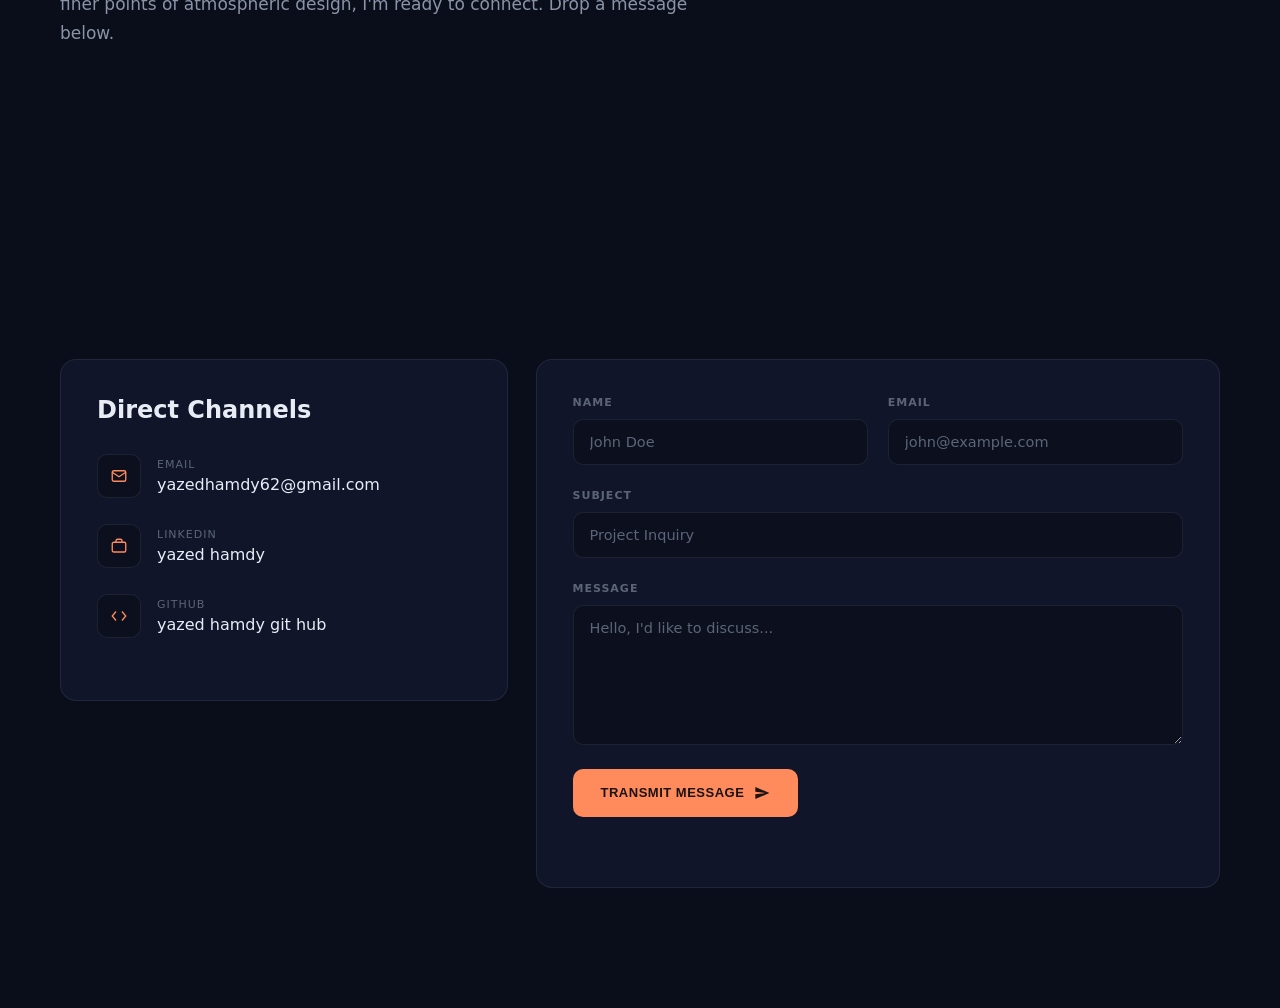
==== commit 7cebc712: "Update fmt.Println message from 'Hello' to 'Goodbye'" ====
--- a/index.html
+++ b/index.html
@@ -166,7 +166,7 @@
             <span class="dot orange"></span>
             <span class="url-bar">yazedhamdy62-wq.github.io/dev-room</span>
           </div>
-          <div class="preview-body"><img src="./img/devroom/1-room.png" alt="3D Dev Room preview" class="work-img"></div>
+          <div class="preview-body" style="--shot:url('../img/devroom/1-room.png')"><img src="./img/devroom/1-room.png" alt="3D Dev Room preview" class="work-img"></div>
         </div>
 
         <div class="work-info">
@@ -194,7 +194,7 @@
             <span class="dot orange"></span>
             <span class="url-bar">localhost:3000/vanta</span>
           </div>
-          <div class="preview-body"><img src="./img/vanta/VANTA Minimalist Wordmark on Black.png" alt="College Rec System preview" class="work-img"></div>
+          <div class="preview-body" style="--shot:url('../img/vanta/VANTA Minimalist Wordmark on Black.png')"><img src="./img/vanta/VANTA Minimalist Wordmark on Black.png" alt="College Rec System preview" class="work-img"></div>
         </div>
 
         <div class="work-info">
@@ -223,7 +223,7 @@
             <span class="dot orange"></span>
             <span class="url-bar">localhost:3000/college</span>
           </div>
-          <div class="preview-body"><img src="./img/whith background.png" alt="College Rec System preview" class="work-img"></div>
+          <div class="preview-body" style="--shot:url('../img/whith background.png')"><img src="./img/whith background.png" alt="College Rec System preview" class="work-img"></div>
         </div>
 
         <div class="work-info">
@@ -249,7 +249,7 @@
             <span class="pbi-icon">📊</span>
             <span class="url-bar">Power BI</span>
           </div>
-          <div class="preview-body"><img src="./img/maket sales/Marketing Logo Design.jpeg" alt="Enterprise Sales BI preview" class="work-img"></div>
+          <div class="preview-body" style="--shot:url('../img/maket sales/Marketing Logo Design.jpeg')"><img src="./img/maket sales/Marketing Logo Design.jpeg" alt="Enterprise Sales BI preview" class="work-img"></div>
         </div>
 
         <div class="work-info">
@@ -276,7 +276,7 @@
             <span class="dot orange"></span>
             <span class="url-bar">localhost:3000/college</span>
           </div>
-          <div class="preview-body"><img src="./img home/SINNARTY.jpg" alt="College Rec System preview" class="work-img"></div>
+          <div class="preview-body" style="--shot:url('../img home/SINNARTY.jpg')"><img src="./img home/SINNARTY.jpg" alt="College Rec System preview" class="work-img"></div>
         </div>
 
         <div class="work-info">
@@ -305,7 +305,7 @@
             <span class="pbi-icon">📊</span>
             <span class="url-bar">Power BI</span>
           </div>
-          <div class="preview-body"><img src="./img/samsung/logo.jpeg" alt="Enterprise Sales BI preview" class="work-img"></div>
+          <div class="preview-body" style="--shot:url('../img/samsung/logo.jpeg')"><img src="./img/samsung/logo.jpeg" alt="Enterprise Sales BI preview" class="work-img"></div>
         </div>
 
         <div class="work-info">
@@ -330,7 +330,7 @@
             <span class="pbi-icon">📊</span>
             <span class="url-bar">Power BI</span>
           </div>
-          <div class="preview-body"><img src="./img/BIKE SALES/bikesales39 on TikTok.jpeg" alt="Enterprise Sales BI preview" class="work-img"></div>
+          <div class="preview-body" style="--shot:url('../img/BIKE SALES/bikesales39 on TikTok.jpeg')"><img src="./img/BIKE SALES/bikesales39 on TikTok.jpeg" alt="Enterprise Sales BI preview" class="work-img"></div>
         </div>
 
         <div class="work-info">
@@ -355,7 +355,7 @@
             <span class="pbi-icon">📊</span>
             <span class="url-bar">Power BI</span>
           </div>
-          <div class="preview-body"><img src="./img/coffee sales/Screenshot 2026-09-26 200151.png" alt="Enterprise Sales BI preview" class="work-img"></div>
+          <div class="preview-body" style="--shot:url('../img/coffee sales/Screenshot 2026-09-26 200151.png')"><img src="./img/coffee sales/Screenshot 2026-09-26 200151.png" alt="Enterprise Sales BI preview" class="work-img"></div>
         </div>
 
         <div class="work-info">
@@ -381,7 +381,7 @@
             <span class="dot orange"></span>
             <span class="url-bar">localhost:3000/signin</span>
           </div>
-          <div class="preview-body"><img src="./img/SGIN IN/1.png" alt="College Rec System preview" class="work-img"></div>
+          <div class="preview-body" style="--shot:url('../img/SGIN IN/1.png')"><img src="./img/SGIN IN/1.png" alt="College Rec System preview" class="work-img"></div>
         </div>
 
         <div class="work-info">
--- a/css/home.css
+++ b/css/home.css
@@ -1090,4 +1090,43 @@
 @media (max-width: 860px){
   .nav-links{ top: 61px; border-bottom: 0; }
   .nav-links.open{ border-bottom: 1px solid var(--border); }
-}+}
+
+/* ===== DESKTOP PROJECT CARDS: 3 per row, same frame, no crop, no side bars ===== */
+@media (min-width: 961px){
+  .works-grid{ grid-template-columns: repeat(3, 1fr); gap: 24px; }
+  .work-card .preview-body{
+    position: relative;
+    aspect-ratio: 16 / 10;
+    overflow: hidden;
+    border-bottom: 1px solid var(--border);
+    background: #0b0f1c;
+  }
+  .work-card .preview-body::before{
+    content: "";
+    position: absolute;
+    inset: -24px;
+    background: var(--shot) center / cover no-repeat;
+    filter: blur(22px) brightness(.55) saturate(1.1);
+  }
+  .work-card .work-img{
+    position: relative;
+    width: 100%;
+    height: 100%;
+    object-fit: contain;
+    object-position: center;
+  }
+  .work-card .work-info{ padding: 20px; }
+  .work-card .work-heading h3{ font-size: 18px; }
+  .work-card .work-info p{
+    font-size: 13px;
+    line-height: 1.65;
+    display: -webkit-box;
+    -webkit-line-clamp: 3;
+    -webkit-box-orient: vertical;
+    overflow: hidden;
+  }
+  .work-card .tags{ flex-wrap: wrap; gap: 8px; }
+  .work-card .tags{ margin-bottom: 16px; }
+  .work-card .work-details-btn{ margin-top: auto; }
+}
